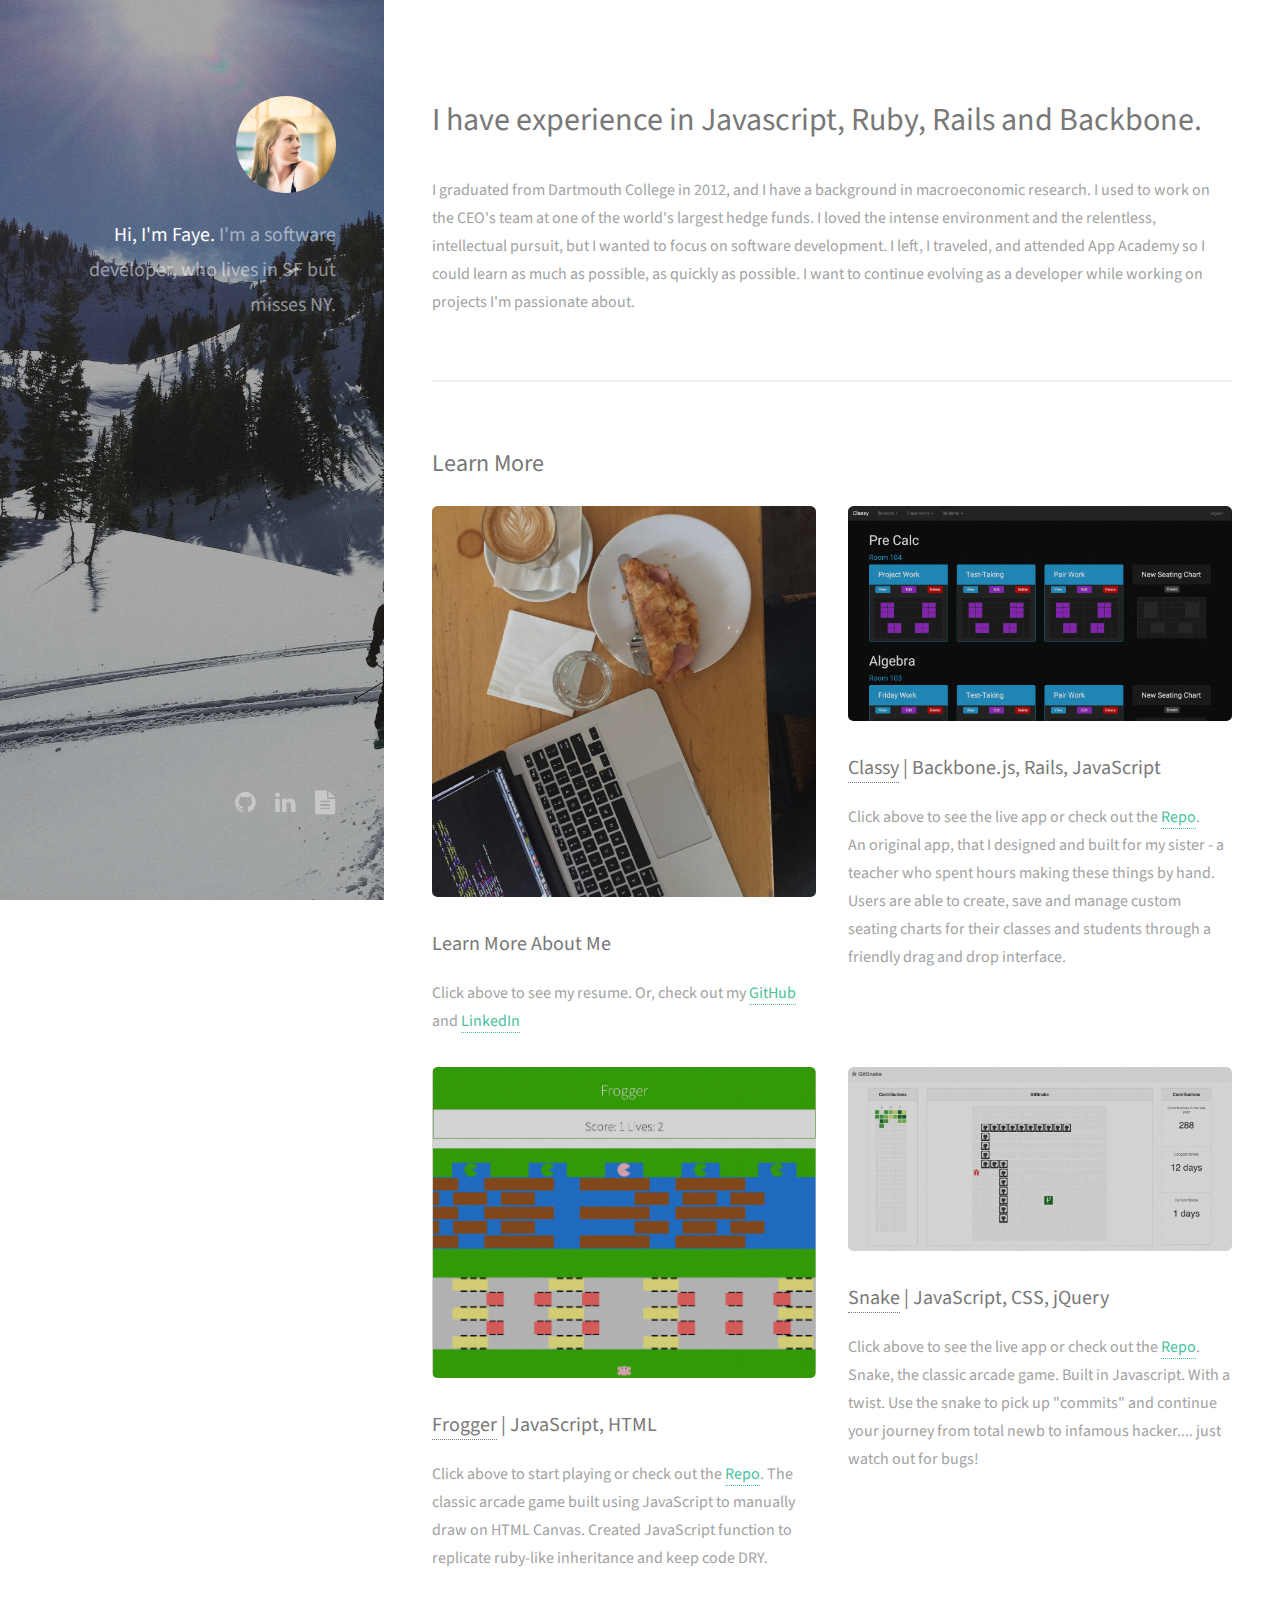
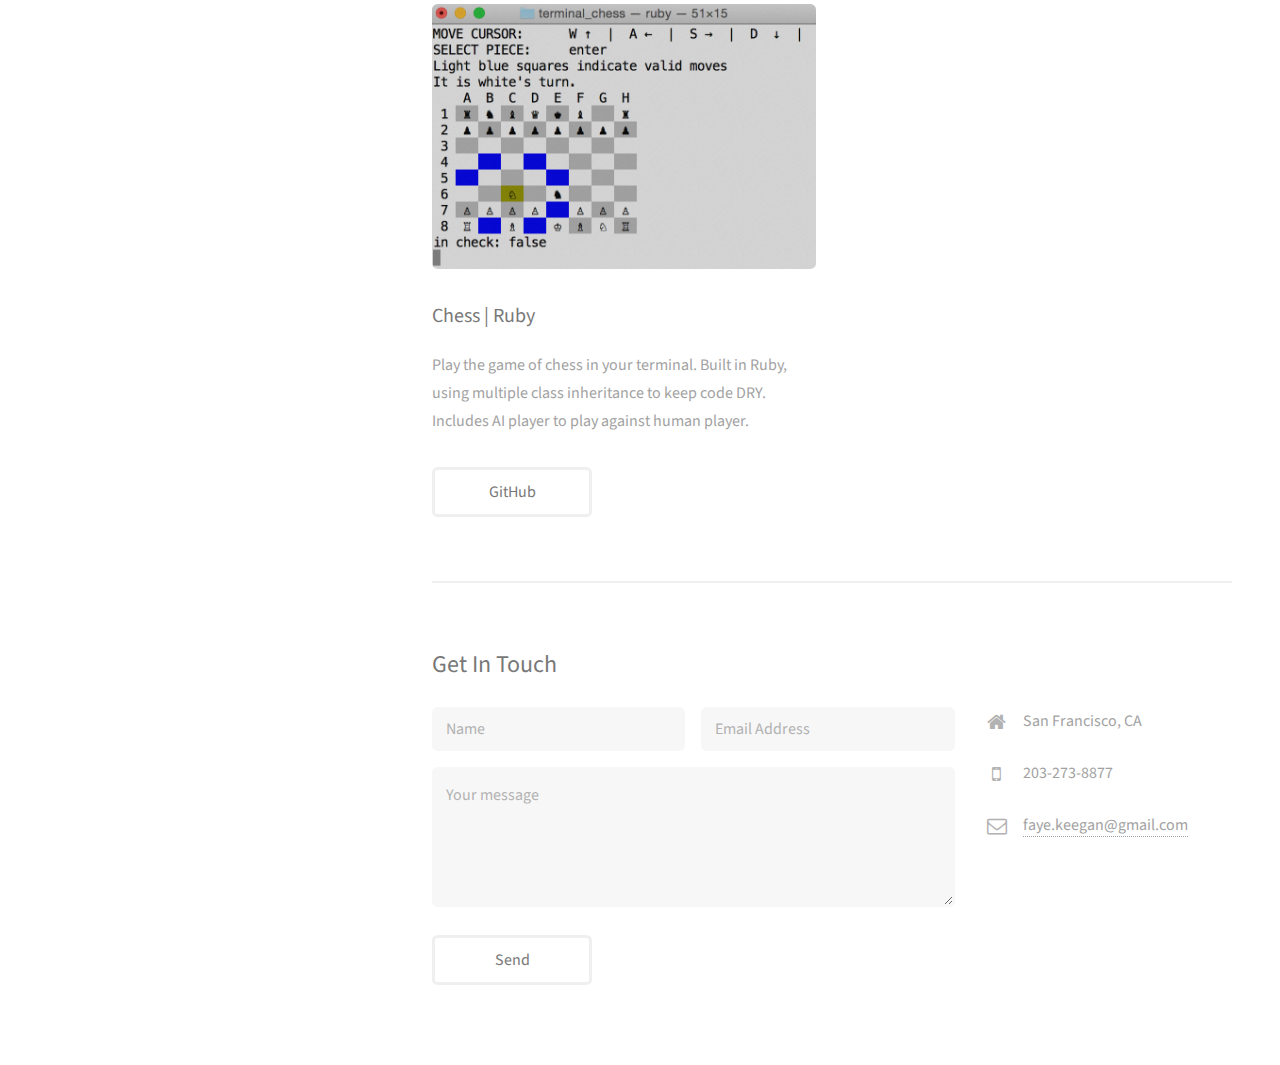
==== index.html @ bd641ade "add favicon" ====
<!DOCTYPE HTML>
<!--
	Strata by HTML5 UP
	html5up.net | @n33co
	Free for personal and commercial use under the CCA 3.0 license (html5up.net/license)
-->
<html>
	<head>
		<title>Faye Keegan</title>
		<meta charset="utf-8" />
		<meta name="viewport" content="width=device-width, initial-scale=1" />
		<!--[if lte IE 8]><script src="assets/js/ie/html5shiv.js"></script><![endif]-->
		<link rel="stylesheet" href="assets/css/main.css" />
		<link rel="shortcut icon" type="image/png" href="images/favicon.png"/>
		<!--[if lte IE 8]><link rel="stylesheet" href="assets/css/ie8.css" /><![endif]-->
	</head>
	<body id="top">

		<!-- Header -->
			<header id="header">
				<a href="#" class="image avatar"><img src="images/avatar.jpg" alt="" /></a>
				<h1><strong>Hi, I'm Faye. </strong><br />
				I'm a software developer,<br />
				who lives in SF but misses NY.</h1>
			</header>

		<!-- Main -->
			<div id="main">

				<!-- One -->
					<section id="one">
						<header class="major">
							<h2>I have experience in Javascript, Ruby, Rails and Backbone.</h2>
						</header>
						<p>I graduated from Dartmouth College in 2012, and I have a background in macroeconomic research. I used to work on the CEO's team at one of the world's largest hedge funds. I loved the intense environment and the relentless, intellectual pursuit, but I wanted to focus on software development. I left, I traveled, and attended App Academy so I could learn as much as possible, as quickly as possible. I want to continue evolving as a developer while working on projects I'm passionate about. </p>
					</section>

				<!-- Two -->
					<section id="two">
						<h2>Learn More</h2>
						<div class="row">
							<article class="6u 12u$(xsmall)">
								<a href="docs/FayeKeeganResume.html" class="image fit thumb"><img src="images/thumbs/01.jpg"/></a>
								<h3>Learn More About Me</h3>
								<p>
									Click above to see my resume. Or, check out my 
									<a href="https://github.com/FayeKeegan">GitHub</a> and 
									<a href="https://www.linkedin.com/in/fayekeegan">LinkedIn</a> 
								</p>
							</article>
							<article class="6u$ 12u$(xsmall)">
								<a href="http://www.classy-classroom.com/" class="image fit thumb"><img src="images/thumbs/02.png" alt="" /></a>
								<h3><a href="http://www.classy-classroom.com/">Classy</a> | Backbone.js, Rails, JavaScript</h3>
								<p>Click above to see the live app or check out the 
								 <a href="https://github.com/FayeKeegan/Classy">Repo</a>.
								 <br>
								 An original app, that I designed and built for my sister - a teacher who spent hours making these things by hand. Users are able to create, save and manage custom seating charts for their classes and students through a friendly drag and drop interface.
								</p>
							</article>
							<article class="6u 12u$(xsmall)">
								<a href="http://fayekeegan.github.io/frogger" class="image fit thumb"><img src="images/thumbs/03.png" alt="" /></a>
								<h3><a href="http://fayekeegan.github.io/frogger">Frogger</a> | JavaScript, HTML</h3>
								<p>Click above to start playing or check out the <a href="https://github.com/FayeKeegan/Frogger">Repo</a>. The classic arcade game built using JavaScript to manually draw on HTML Canvas. Created JavaScript function to replicate ruby-like inheritance and keep code DRY.</p>
							</article>
							<article class="6u$ 12u$(xsmall)">
								<a href="http://fayekeegan.com/GitSnake/html/index.html" class="image fit thumb"><img src="images/thumbs/04.png" alt="" /></a>
								<h3><a href="http://fayekeegan.com/GitSnake/html/index.html">Snake</a> | JavaScript, CSS, jQuery</h3>
								<p>
									Click above to see the live app or check out the <a href="https://github.com/FayeKeegan/GitSnake">Repo</a>.<br>
									Snake, the classic arcade game. Built in Javascript. With a twist. Use the snake to pick up "commits" and continue your journey from total newb to infamous hacker.... just watch out for bugs!
								</p>
							</article>
								<article class="6u$ 12u$(xsmall)">
								<a href="https://github.com/FayeKeegan/terminal_chess" class="image fit thumb"><img src="images/thumbs/05.png" alt="" /></a>
								<h3>Chess | Ruby</h3>
								<p>
									Play the game of chess in your terminal. Built in Ruby, using multiple class inheritance to keep code DRY. Includes AI player to play against human player.
								</p>
							</article>
							<!-- <article class="6u$ 12u$(xsmall) work-item">
								<a href="images/fulls/06.jpg" class="image fit thumb"><img src="images/thumbs/06.jpg" alt="" /></a>
								<h3>Risus ornare lacinia</h3>
								<p>Lorem ipsum dolor sit amet nisl sed nullam feugiat.</p>
							</article> -->
						</div>
						<ul class="actions">
							<li><a href="https://github.com/FayeKeegan" class="button">GitHub</a></li>
						</ul>
					</section>

				<!-- Three -->
					<section id="three">
						<h2>Get In Touch</h2>
						<div class="row">
							<div class="8u 12u$(small)">
								<form  action="//formspree.io/fayekeegan@gmail.com" method="POST" name="sentMessage" id="contactForm" novalidate>
									<div class="row uniform 50%">
										<div class="6u 12u$(xsmall)"><input type="text" name="name" class="form-control" placeholder="Name" id="name" required data-validation-required-message="Please enter your name."></div>
										<div class="6u$ 12u$(xsmall)"><input type="email" name="_replyto" class="form-control" placeholder="Email Address" id="email" required data-validation-required-message="Please enter your email address."></div>
										<div class="12u$"><textarea name="message" rows="4" placeholder="Your message"></textarea></textarea></div>
									</div>
									<br>
									<ul class="actions">
										<li><input type="submit" value="Send"></li>
									</ul>
								</form>
							</div>
							<div class="4u$ 12u$(small)">
								<ul class="labeled-icons">
									<li>
										<h3 class="icon fa-home"><span class="label">Address</span></h3>
										San Francisco, CA<br />
									</li>
									<li>
										<h3 class="icon fa-mobile"><span class="label">Phone</span></h3>
										203-273-8877
									</li>
									<li>
										<h3 class="icon fa-envelope-o"><span class="label">Email</span></h3>
										<a href="mailto:faye.keegan@gmail.com">faye.keegan@gmail.com</a>
									</li>
								</ul>
							</div>
						</div>
					</section>

				<!-- Four -->
				<!--
					<section id="four">
						<h2>Elements</h2>

						<section>
							<h4>Text</h4>
							<p>This is <b>bold</b> and this is <strong>strong</strong>. This is <i>italic</i> and this is <em>emphasized</em>.
							This is <sup>superscript</sup> text and this is <sub>subscript</sub> text.
							This is <u>underlined</u> and this is code: <code>for (;;) { ... }</code>. Finally, <a href="#">this is a link</a>.</p>
							<hr />
							<header>
								<h4>Heading with a Subtitle</h4>
								<p>Lorem ipsum dolor sit amet nullam id egestas urna aliquam</p>
							</header>
							<p>Nunc lacinia ante nunc ac lobortis. Interdum adipiscing gravida odio porttitor sem non mi integer non faucibus ornare mi ut ante amet placerat aliquet. Volutpat eu sed ante lacinia sapien lorem accumsan varius montes viverra nibh in adipiscing blandit tempus accumsan.</p>
							<header>
								<h5>Heading with a Subtitle</h5>
								<p>Lorem ipsum dolor sit amet nullam id egestas urna aliquam</p>
							</header>
							<p>Nunc lacinia ante nunc ac lobortis. Interdum adipiscing gravida odio porttitor sem non mi integer non faucibus ornare mi ut ante amet placerat aliquet. Volutpat eu sed ante lacinia sapien lorem accumsan varius montes viverra nibh in adipiscing blandit tempus accumsan.</p>
							<hr />
							<h2>Heading Level 2</h2>
							<h3>Heading Level 3</h3>
							<h4>Heading Level 4</h4>
							<h5>Heading Level 5</h5>
							<h6>Heading Level 6</h6>
							<hr />
							<h5>Blockquote</h5>
							<blockquote>Fringilla nisl. Donec accumsan interdum nisi, quis tincidunt felis sagittis eget tempus euismod. Vestibulum ante ipsum primis in faucibus vestibulum. Blandit adipiscing eu felis iaculis volutpat ac adipiscing accumsan faucibus. Vestibulum ante ipsum primis in faucibus lorem ipsum dolor sit amet nullam adipiscing eu felis.</blockquote>
							<h5>Preformatted</h5>
							<pre><code>i = 0;

while (!deck.isInOrder()) {
print 'Iteration ' + i;
deck.shuffle();
i++;
}

print 'It took ' + i + ' iterations to sort the deck.';</code></pre>
						</section>

						<section>
							<h4>Lists</h4>
							<div class="row">
								<div class="6u 12u$(xsmall)">
									<h5>Unordered</h5>
									<ul>
										<li>Dolor pulvinar etiam magna etiam.</li>
										<li>Sagittis adipiscing lorem eleifend.</li>
										<li>Felis enim feugiat dolore viverra.</li>
									</ul>
									<h5>Alternate</h5>
									<ul class="alt">
										<li>Dolor pulvinar etiam magna etiam.</li>
										<li>Sagittis adipiscing lorem eleifend.</li>
										<li>Felis enim feugiat dolore viverra.</li>
									</ul>
								</div>
								<div class="6u$ 12u$(xsmall)">
									<h5>Ordered</h5>
									<ol>
										<li>Dolor pulvinar etiam magna etiam.</li>
										<li>Etiam vel felis at lorem sed viverra.</li>
										<li>Felis enim feugiat dolore viverra.</li>
										<li>Dolor pulvinar etiam magna etiam.</li>
										<li>Etiam vel felis at lorem sed viverra.</li>
										<li>Felis enim feugiat dolore viverra.</li>
									</ol>
									<h5>Icons</h5>
									<ul class="icons">
										<li><a href="#" class="icon fa-twitter"><span class="label">Twitter</span></a></li>
										<li><a href="#" class="icon fa-facebook"><span class="label">Facebook</span></a></li>
										<li><a href="#" class="icon fa-instagram"><span class="label">Instagram</span></a></li>
										<li><a href="#" class="icon fa-github"><span class="label">Github</span></a></li>
										<li><a href="#" class="icon fa-dribbble"><span class="label">Dribbble</span></a></li>
										<li><a href="#" class="icon fa-tumblr"><span class="label">Tumblr</span></a></li>
									</ul>
								</div>
							</div>
							<h5>Actions</h5>
							<ul class="actions">
								<li><a href="#" class="button special">Default</a></li>
								<li><a href="#" class="button">Default</a></li>
							</ul>
							<ul class="actions small">
								<li><a href="#" class="button special small">Small</a></li>
								<li><a href="#" class="button small">Small</a></li>
							</ul>
							<div class="row">
								<div class="6u 12u$(small)">
									<ul class="actions vertical">
										<li><a href="#" class="button special">Default</a></li>
										<li><a href="#" class="button">Default</a></li>
									</ul>
								</div>
								<div class="6u$ 12u$(small)">
									<ul class="actions vertical small">
										<li><a href="#" class="button special small">Small</a></li>
										<li><a href="#" class="button small">Small</a></li>
									</ul>
								</div>
								<div class="6u 12u$(small)">
									<ul class="actions vertical">
										<li><a href="#" class="button special fit">Default</a></li>
										<li><a href="#" class="button fit">Default</a></li>
									</ul>
								</div>
								<div class="6u$ 12u$(small)">
									<ul class="actions vertical small">
										<li><a href="#" class="button special small fit">Small</a></li>
										<li><a href="#" class="button small fit">Small</a></li>
									</ul>
								</div>
							</div>
						</section>

						<section>
							<h4>Table</h4>
							<h5>Default</h5>
							<div class="table-wrapper">
								<table>
									<thead>
										<tr>
											<th>Name</th>
											<th>Description</th>
											<th>Price</th>
										</tr>
									</thead>
									<tbody>
										<tr>
											<td>Item One</td>
											<td>Ante turpis integer aliquet porttitor.</td>
											<td>29.99</td>
										</tr>
										<tr>
											<td>Item Two</td>
											<td>Vis ac commodo adipiscing arcu aliquet.</td>
											<td>19.99</td>
										</tr>
										<tr>
											<td>Item Three</td>
											<td> Morbi faucibus arcu accumsan lorem.</td>
											<td>29.99</td>
										</tr>
										<tr>
											<td>Item Four</td>
											<td>Vitae integer tempus condimentum.</td>
											<td>19.99</td>
										</tr>
										<tr>
											<td>Item Five</td>
											<td>Ante turpis integer aliquet porttitor.</td>
											<td>29.99</td>
										</tr>
									</tbody>
									<tfoot>
										<tr>
											<td colspan="2"></td>
											<td>100.00</td>
										</tr>
									</tfoot>
								</table>
							</div>

							<h5>Alternate</h5>
							<div class="table-wrapper">
								<table class="alt">
									<thead>
										<tr>
											<th>Name</th>
											<th>Description</th>
											<th>Price</th>
										</tr>
									</thead>
									<tbody>
										<tr>
											<td>Item One</td>
											<td>Ante turpis integer aliquet porttitor.</td>
											<td>29.99</td>
										</tr>
										<tr>
											<td>Item Two</td>
											<td>Vis ac commodo adipiscing arcu aliquet.</td>
											<td>19.99</td>
										</tr>
										<tr>
											<td>Item Three</td>
											<td> Morbi faucibus arcu accumsan lorem.</td>
											<td>29.99</td>
										</tr>
										<tr>
											<td>Item Four</td>
											<td>Vitae integer tempus condimentum.</td>
											<td>19.99</td>
										</tr>
										<tr>
											<td>Item Five</td>
											<td>Ante turpis integer aliquet porttitor.</td>
											<td>29.99</td>
										</tr>
									</tbody>
									<tfoot>
										<tr>
											<td colspan="2"></td>
											<td>100.00</td>
										</tr>
									</tfoot>
								</table>
							</div>
						</section>

						<section>
							<h4>Buttons</h4>
							<ul class="actions">
								<li><a href="#" class="button special">Special</a></li>
								<li><a href="#" class="button">Default</a></li>
							</ul>
							<ul class="actions">
								<li><a href="#" class="button big">Big</a></li>
								<li><a href="#" class="button">Default</a></li>
								<li><a href="#" class="button small">Small</a></li>
							</ul>
							<ul class="actions fit">
								<li><a href="#" class="button special fit">Fit</a></li>
								<li><a href="#" class="button fit">Fit</a></li>
							</ul>
							<ul class="actions fit small">
								<li><a href="#" class="button special fit small">Fit + Small</a></li>
								<li><a href="#" class="button fit small">Fit + Small</a></li>
							</ul>
							<ul class="actions">
								<li><a href="#" class="button special icon fa-download">Icon</a></li>
								<li><a href="#" class="button icon fa-download">Icon</a></li>
							</ul>
							<ul class="actions">
								<li><span class="button special disabled">Special</span></li>
								<li><span class="button disabled">Default</span></li>
							</ul>
						</section>

						<section>
							<h4>Form</h4>
							<form method="post" action="#">
								<div class="row uniform 50%">
									<div class="6u 12u$(xsmall)">
										<input type="text" name="demo-name" id="demo-name" value="" placeholder="Name" />
									</div>
									<div class="6u$ 12u$(xsmall)">
										<input type="email" name="demo-email" id="demo-email" value="" placeholder="Email" />
									</div>
									<div class="12u$">
										<div class="select-wrapper">
											<select name="demo-category" id="demo-category">
												<option value="">- Category -</option>
												<option value="1">Manufacturing</option>
												<option value="1">Shipping</option>
												<option value="1">Administration</option>
												<option value="1">Human Resources</option>
											</select>
										</div>
									</div>
									<div class="4u 12u$(small)">
										<input type="radio" id="demo-priority-low" name="demo-priority" checked>
										<label for="demo-priority-low">Low Priority</label>
									</div>
									<div class="4u 12u$(small)">
										<input type="radio" id="demo-priority-normal" name="demo-priority">
										<label for="demo-priority-normal">Normal Priority</label>
									</div>
									<div class="4u$ 12u(small)">
										<input type="radio" id="demo-priority-high" name="demo-priority">
										<label for="demo-priority-high">High Priority</label>
									</div>
									<div class="6u 12u$(small)">
										<input type="checkbox" id="demo-copy" name="demo-copy">
										<label for="demo-copy">Email me a copy of this message</label>
									</div>
									<div class="6u$ 12u$(small)">
										<input type="checkbox" id="demo-human" name="demo-human" checked>
										<label for="demo-human">I am a human and not a robot</label>
									</div>
									<div class="12u$">
										<textarea name="demo-message" id="demo-message" placeholder="Enter your message" rows="6"></textarea>
									</div>
									<div class="12u$">
										<ul class="actions">
											<li><input type="submit" value="Send Message" class="special" /></li>
											<li><input type="reset" value="Reset" /></li>
										</ul>
									</div>
								</div>
							</form>
						</section>

						<section>
							<h4>Image</h4>
							<h5>Fit</h5>
							<div class="box alt">
								<div class="row 50% uniform">
									<div class="12u$"><span class="image fit"><img src="images/fulls/05.jpg" alt="" /></span></div>
									<div class="4u"><span class="image fit"><img src="images/thumbs/01.jpg" alt="" /></span></div>
									<div class="4u"><span class="image fit"><img src="images/thumbs/02.jpg" alt="" /></span></div>
									<div class="4u$"><span class="image fit"><img src="images/thumbs/03.jpg" alt="" /></span></div>
									<div class="4u"><span class="image fit"><img src="images/thumbs/04.jpg" alt="" /></span></div>
									<div class="4u"><span class="image fit"><img src="images/thumbs/05.jpg" alt="" /></span></div>
									<div class="4u$"><span class="image fit"><img src="images/thumbs/06.jpg" alt="" /></span></div>
									<div class="4u"><span class="image fit"><img src="images/thumbs/03.jpg" alt="" /></span></div>
									<div class="4u"><span class="image fit"><img src="images/thumbs/02.jpg" alt="" /></span></div>
									<div class="4u$"><span class="image fit"><img src="images/thumbs/01.jpg" alt="" /></span></div>
								</div>
							</div>
							<h5>Left &amp; Right</h5>
							<p><span class="image left"><img src="images/avatar.jpg" alt="" /></span>Fringilla nisl. Donec accumsan interdum nisi, quis tincidunt felis sagittis eget. tempus euismod. Vestibulum ante ipsum primis in faucibus vestibulum. Blandit adipiscing eu felis iaculis volutpat ac adipiscing accumsan eu faucibus. Integer ac pellentesque praesent tincidunt felis sagittis eget. tempus euismod. Vestibulum ante ipsum primis in faucibus vestibulum. Blandit adipiscing eu felis iaculis volutpat ac adipiscing accumsan eu faucibus. Integer ac pellentesque praesent. Donec accumsan interdum nisi, quis tincidunt felis sagittis eget. tempus euismod. Vestibulum ante ipsum primis in faucibus vestibulum. Blandit adipiscing eu felis iaculis volutpat ac adipiscing accumsan eu faucibus. Integer ac pellentesque praesent tincidunt felis sagittis eget. tempus euismod. Vestibulum ante ipsum primis in faucibus vestibulum. Blandit adipiscing eu felis iaculis volutpat ac adipiscing accumsan eu faucibus. Integer ac pellentesque praesent.</p>
							<p><span class="image right"><img src="images/avatar.jpg" alt="" /></span>Fringilla nisl. Donec accumsan interdum nisi, quis tincidunt felis sagittis eget. tempus euismod. Vestibulum ante ipsum primis in faucibus vestibulum. Blandit adipiscing eu felis iaculis volutpat ac adipiscing accumsan eu faucibus. Integer ac pellentesque praesent tincidunt felis sagittis eget. tempus euismod. Vestibulum ante ipsum primis in faucibus vestibulum. Blandit adipiscing eu felis iaculis volutpat ac adipiscing accumsan eu faucibus. Integer ac pellentesque praesent. Donec accumsan interdum nisi, quis tincidunt felis sagittis eget. tempus euismod. Vestibulum ante ipsum primis in faucibus vestibulum. Blandit adipiscing eu felis iaculis volutpat ac adipiscing accumsan eu faucibus. Integer ac pellentesque praesent tincidunt felis sagittis eget. tempus euismod. Vestibulum ante ipsum primis in faucibus vestibulum. Blandit adipiscing eu felis iaculis volutpat ac adipiscing accumsan eu faucibus. Integer ac pellentesque praesent.</p>
						</section>

					</section>
				-->

			</div>

		<!-- Footer -->
			<footer id="footer">
				<ul class="icons">
			<!-- 		<li><a href="#" class="icon fa-twitter"><span class="label">Twitter</span></a></li> -->
					<li><a href="https://github.com/FayeKeegan" class="icon fa-github"><span class="label">Github</span></a></li>
					<li><a href="https://www.linkedin.com/in/fayekeegan" class="icon fa-linkedin"><span class="label">LinkedIn</span></a></li>
					<li><a href="docs/FayeKeeganResume.html" class="icon fa-file-text"><span class="label">Resume</span></a></li>
				</ul>
<!-- 				<ul class="copyright">
					<li>&copy; Untitled</li><li>Design: <a href="http://html5up.net">HTML5 UP</a></li>
				</ul> -->
			</footer>

		<!-- Scripts -->
			<script src="assets/js/jquery.min.js"></script>
			<script src="assets/js/jquery.poptrox.min.js"></script>
			<script src="assets/js/skel.min.js"></script>
			<script src="assets/js/util.js"></script>
			<!--[if lte IE 8]><script src="assets/js/ie/respond.min.js"></script><![endif]-->
			<script src="assets/js/main.js"></script>

	</body>
</html>
---- assets/css/main.css ----
@import url("font-awesome.min.css");
@import url("http://fonts.googleapis.com/css?family=Source+Sans+Pro:400,400italic");

/*
	Strata by HTML5 UP
	html5up.net | @n33co
	Free for personal and commercial use under the CCA 3.0 license (html5up.net/license)
*/

/* Reset */

	html, body, div, span, applet, object, iframe, h1, h2, h3, h4, h5, h6, p, blockquote, pre, a, abbr, acronym, address, big, cite, code, del, dfn, em, img, ins, kbd, q, s, samp, small, strike, strong, sub, sup, tt, var, b, u, i, center, dl, dt, dd, ol, ul, li, fieldset, form, label, legend, table, caption, tbody, tfoot, thead, tr, th, td, article, aside, canvas, details, embed, figure, figcaption, footer, header, hgroup, menu, nav, output, ruby, section, summary, time, mark, audio, video {
		margin: 0;
		padding: 0;
		border: 0;
		font-size: 100%;
		font: inherit;
		vertical-align: baseline;
	}

	article, aside, details, figcaption, figure, footer, header, hgroup, menu, nav, section {
		display: block;
	}

	body {
		line-height: 1;
	}

	ol, ul {
		list-style: none;
	}

	blockquote, q {
		quotes: none;
	}

	blockquote:before, blockquote:after, q:before, q:after {
		content: '';
		content: none;
	}

	table {
		border-collapse: collapse;
		border-spacing: 0;
	}

	body {
		-webkit-text-size-adjust: none;
	}

/* Box Model */

	*, *:before, *:after {
		-moz-box-sizing: border-box;
		-webkit-box-sizing: border-box;
		box-sizing: border-box;
	}

/* Containers */

	.container {
		margin-left: auto;
		margin-right: auto;
	}

	.container.\31 25\25 {
		width: 100%;
		max-width: 1200px;
		min-width: 960px;
	}

	.container.\37 5\25 {
		width: 720px;
	}

	.container.\35 0\25 {
		width: 480px;
	}

	.container.\32 5\25 {
		width: 240px;
	}

	.container {
		width: 960px;
	}

	@media screen and (max-width: 1800px) {

		.container.\31 25\25 {
			width: 100%;
			max-width: 1200px;
			min-width: 960px;
		}

		.container.\37 5\25 {
			width: 720px;
		}

		.container.\35 0\25 {
			width: 480px;
		}

		.container.\32 5\25 {
			width: 240px;
		}

		.container {
			width: 960px;
		}

	}

	@media screen and (max-width: 1280px) {

		.container.\31 25\25 {
			width: 100%;
			max-width: 1200px;
			min-width: 960px;
		}

		.container.\37 5\25 {
			width: 720px;
		}

		.container.\35 0\25 {
			width: 480px;
		}

		.container.\32 5\25 {
			width: 240px;
		}

		.container {
			width: 960px;
		}

	}

	@media screen and (max-width: 980px) {

		.container.\31 25\25 {
			width: 100%;
			max-width: 1200px;
			min-width: 960px;
		}

		.container.\37 5\25 {
			width: 720px;
		}

		.container.\35 0\25 {
			width: 480px;
		}

		.container.\32 5\25 {
			width: 240px;
		}

		.container {
			width: 960px;
		}

	}

	@media screen and (max-width: 736px) {

		.container.\31 25\25 {
			width: 100%;
			max-width: 1200px;
			min-width: 960px;
		}

		.container.\37 5\25 {
			width: 720px;
		}

		.container.\35 0\25 {
			width: 480px;
		}

		.container.\32 5\25 {
			width: 240px;
		}

		.container {
			width: 960px;
		}

	}

	@media screen and (max-width: 480px) {

		.container.\31 25\25 {
			width: 100%;
			max-width: 1200px;
			min-width: 960px;
		}

		.container.\37 5\25 {
			width: 720px;
		}

		.container.\35 0\25 {
			width: 480px;
		}

		.container.\32 5\25 {
			width: 240px;
		}

		.container {
			width: 960px;
		}

	}

/* Grid */

	.row {
		border-bottom: solid 1px transparent;
		-moz-box-sizing: border-box;
		-webkit-box-sizing: border-box;
		box-sizing: border-box;
	}

	.row > * {
		float: left;
		-moz-box-sizing: border-box;
		-webkit-box-sizing: border-box;
		box-sizing: border-box;
	}

	.row:after, .row:before {
		content: '';
		display: block;
		clear: both;
		height: 0;
	}

	.row.uniform > * > :first-child {
		margin-top: 0;
	}

	.row.uniform > * > :last-child {
		margin-bottom: 0;
	}

	.row.\30 \25 > * {
		padding: 0 0 0 0em;
	}

	.row.\30 \25 {
		margin: 0 0 -1px 0em;
	}

	.row.uniform.\30 \25 > * {
		padding: 0em 0 0 0em;
	}

	.row.uniform.\30 \25 {
		margin: 0em 0 -1px 0em;
	}

	.row > * {
		padding: 0 0 0 2.5em;
	}

	.row {
		margin: 0 0 -1px -2.5em;
	}

	.row.uniform > * {
		padding: 2.5em 0 0 2.5em;
	}

	.row.uniform {
		margin: -2.5em 0 -1px -2.5em;
	}

	.row.\32 00\25 > * {
		padding: 0 0 0 5em;
	}

	.row.\32 00\25 {
		margin: 0 0 -1px -5em;
	}

	.row.uniform.\32 00\25 > * {
		padding: 5em 0 0 5em;
	}

	.row.uniform.\32 00\25 {
		margin: -5em 0 -1px -5em;
	}

	.row.\31 50\25 > * {
		padding: 0 0 0 3.75em;
	}

	.row.\31 50\25 {
		margin: 0 0 -1px -3.75em;
	}

	.row.uniform.\31 50\25 > * {
		padding: 3.75em 0 0 3.75em;
	}

	.row.uniform.\31 50\25 {
		margin: -3.75em 0 -1px -3.75em;
	}

	.row.\35 0\25 > * {
		padding: 0 0 0 1.25em;
	}

	.row.\35 0\25 {
		margin: 0 0 -1px -1.25em;
	}

	.row.uniform.\35 0\25 > * {
		padding: 1.25em 0 0 1.25em;
	}

	.row.uniform.\35 0\25 {
		margin: -1.25em 0 -1px -1.25em;
	}

	.row.\32 5\25 > * {
		padding: 0 0 0 0.625em;
	}

	.row.\32 5\25 {
		margin: 0 0 -1px -0.625em;
	}

	.row.uniform.\32 5\25 > * {
		padding: 0.625em 0 0 0.625em;
	}

	.row.uniform.\32 5\25 {
		margin: -0.625em 0 -1px -0.625em;
	}

	.\31 2u, .\31 2u\24 {
		width: 100%;
		clear: none;
		margin-left: 0;
	}

	.\31 1u, .\31 1u\24 {
		width: 91.6666666667%;
		clear: none;
		margin-left: 0;
	}

	.\31 0u, .\31 0u\24 {
		width: 83.3333333333%;
		clear: none;
		margin-left: 0;
	}

	.\39 u, .\39 u\24 {
		width: 75%;
		clear: none;
		margin-left: 0;
	}

	.\38 u, .\38 u\24 {
		width: 66.6666666667%;
		clear: none;
		margin-left: 0;
	}

	.\37 u, .\37 u\24 {
		width: 58.3333333333%;
		clear: none;
		margin-left: 0;
	}

	.\36 u, .\36 u\24 {
		width: 50%;
		clear: none;
		margin-left: 0;
	}

	.\35 u, .\35 u\24 {
		width: 41.6666666667%;
		clear: none;
		margin-left: 0;
	}

	.\34 u, .\34 u\24 {
		width: 33.3333333333%;
		clear: none;
		margin-left: 0;
	}

	.\33 u, .\33 u\24 {
		width: 25%;
		clear: none;
		margin-left: 0;
	}

	.\32 u, .\32 u\24 {
		width: 16.6666666667%;
		clear: none;
		margin-left: 0;
	}

	.\31 u, .\31 u\24 {
		width: 8.3333333333%;
		clear: none;
		margin-left: 0;
	}

	.\31 2u\24 + *,
	.\31 1u\24 + *,
	.\31 0u\24 + *,
	.\39 u\24 + *,
	.\38 u\24 + *,
	.\37 u\24 + *,
	.\36 u\24 + *,
	.\35 u\24 + *,
	.\34 u\24 + *,
	.\33 u\24 + *,
	.\32 u\24 + *,
	.\31 u\24 + * {
		clear: left;
	}

	.\-11u {
		margin-left: 91.66667%;
	}

	.\-10u {
		margin-left: 83.33333%;
	}

	.\-9u {
		margin-left: 75%;
	}

	.\-8u {
		margin-left: 66.66667%;
	}

	.\-7u {
		margin-left: 58.33333%;
	}

	.\-6u {
		margin-left: 50%;
	}

	.\-5u {
		margin-left: 41.66667%;
	}

	.\-4u {
		margin-left: 33.33333%;
	}

	.\-3u {
		margin-left: 25%;
	}

	.\-2u {
		margin-left: 16.66667%;
	}

	.\-1u {
		margin-left: 8.33333%;
	}

	@media screen and (max-width: 1800px) {

		.row > * {
			padding: 0 0 0 2.5em;
		}

		.row {
			margin: 0 0 -1px -2.5em;
		}

		.row.uniform > * {
			padding: 2.5em 0 0 2.5em;
		}

		.row.uniform {
			margin: -2.5em 0 -1px -2.5em;
		}

		.row.\32 00\25 > * {
			padding: 0 0 0 5em;
		}

		.row.\32 00\25 {
			margin: 0 0 -1px -5em;
		}

		.row.uniform.\32 00\25 > * {
			padding: 5em 0 0 5em;
		}

		.row.uniform.\32 00\25 {
			margin: -5em 0 -1px -5em;
		}

		.row.\31 50\25 > * {
			padding: 0 0 0 3.75em;
		}

		.row.\31 50\25 {
			margin: 0 0 -1px -3.75em;
		}

		.row.uniform.\31 50\25 > * {
			padding: 3.75em 0 0 3.75em;
		}

		.row.uniform.\31 50\25 {
			margin: -3.75em 0 -1px -3.75em;
		}

		.row.\35 0\25 > * {
			padding: 0 0 0 1.25em;
		}

		.row.\35 0\25 {
			margin: 0 0 -1px -1.25em;
		}

		.row.uniform.\35 0\25 > * {
			padding: 1.25em 0 0 1.25em;
		}

		.row.uniform.\35 0\25 {
			margin: -1.25em 0 -1px -1.25em;
		}

		.row.\32 5\25 > * {
			padding: 0 0 0 0.625em;
		}

		.row.\32 5\25 {
			margin: 0 0 -1px -0.625em;
		}

		.row.uniform.\32 5\25 > * {
			padding: 0.625em 0 0 0.625em;
		}

		.row.uniform.\32 5\25 {
			margin: -0.625em 0 -1px -0.625em;
		}

		.\31 2u\28xlarge\29, .\31 2u\24\28xlarge\29 {
			width: 100%;
			clear: none;
			margin-left: 0;
		}

		.\31 1u\28xlarge\29, .\31 1u\24\28xlarge\29 {
			width: 91.6666666667%;
			clear: none;
			margin-left: 0;
		}

		.\31 0u\28xlarge\29, .\31 0u\24\28xlarge\29 {
			width: 83.3333333333%;
			clear: none;
			margin-left: 0;
		}

		.\39 u\28xlarge\29, .\39 u\24\28xlarge\29 {
			width: 75%;
			clear: none;
			margin-left: 0;
		}

		.\38 u\28xlarge\29, .\38 u\24\28xlarge\29 {
			width: 66.6666666667%;
			clear: none;
			margin-left: 0;
		}

		.\37 u\28xlarge\29, .\37 u\24\28xlarge\29 {
			width: 58.3333333333%;
			clear: none;
			margin-left: 0;
		}

		.\36 u\28xlarge\29, .\36 u\24\28xlarge\29 {
			width: 50%;
			clear: none;
			margin-left: 0;
		}

		.\35 u\28xlarge\29, .\35 u\24\28xlarge\29 {
			width: 41.6666666667%;
			clear: none;
			margin-left: 0;
		}

		.\34 u\28xlarge\29, .\34 u\24\28xlarge\29 {
			width: 33.3333333333%;
			clear: none;
			margin-left: 0;
		}

		.\33 u\28xlarge\29, .\33 u\24\28xlarge\29 {
			width: 25%;
			clear: none;
			margin-left: 0;
		}

		.\32 u\28xlarge\29, .\32 u\24\28xlarge\29 {
			width: 16.6666666667%;
			clear: none;
			margin-left: 0;
		}

		.\31 u\28xlarge\29, .\31 u\24\28xlarge\29 {
			width: 8.3333333333%;
			clear: none;
			margin-left: 0;
		}

		.\31 2u\24\28xlarge\29 + *,
		.\31 1u\24\28xlarge\29 + *,
		.\31 0u\24\28xlarge\29 + *,
		.\39 u\24\28xlarge\29 + *,
		.\38 u\24\28xlarge\29 + *,
		.\37 u\24\28xlarge\29 + *,
		.\36 u\24\28xlarge\29 + *,
		.\35 u\24\28xlarge\29 + *,
		.\34 u\24\28xlarge\29 + *,
		.\33 u\24\28xlarge\29 + *,
		.\32 u\24\28xlarge\29 + *,
		.\31 u\24\28xlarge\29 + * {
			clear: left;
		}

		.\-11u\28xlarge\29 {
			margin-left: 91.66667%;
		}

		.\-10u\28xlarge\29 {
			margin-left: 83.33333%;
		}

		.\-9u\28xlarge\29 {
			margin-left: 75%;
		}

		.\-8u\28xlarge\29 {
			margin-left: 66.66667%;
		}

		.\-7u\28xlarge\29 {
			margin-left: 58.33333%;
		}

		.\-6u\28xlarge\29 {
			margin-left: 50%;
		}

		.\-5u\28xlarge\29 {
			margin-left: 41.66667%;
		}

		.\-4u\28xlarge\29 {
			margin-left: 33.33333%;
		}

		.\-3u\28xlarge\29 {
			margin-left: 25%;
		}

		.\-2u\28xlarge\29 {
			margin-left: 16.66667%;
		}

		.\-1u\28xlarge\29 {
			margin-left: 8.33333%;
		}

	}

	@media screen and (max-width: 1280px) {

		.row > * {
			padding: 0 0 0 2em;
		}

		.row {
			margin: 0 0 -1px -2em;
		}

		.row.uniform > * {
			padding: 2em 0 0 2em;
		}

		.row.uniform {
			margin: -2em 0 -1px -2em;
		}

		.row.\32 00\25 > * {
			padding: 0 0 0 4em;
		}

		.row.\32 00\25 {
			margin: 0 0 -1px -4em;
		}

		.row.uniform.\32 00\25 > * {
			padding: 4em 0 0 4em;
		}

		.row.uniform.\32 00\25 {
			margin: -4em 0 -1px -4em;
		}

		.row.\31 50\25 > * {
			padding: 0 0 0 3em;
		}

		.row.\31 50\25 {
			margin: 0 0 -1px -3em;
		}

		.row.uniform.\31 50\25 > * {
			padding: 3em 0 0 3em;
		}

		.row.uniform.\31 50\25 {
			margin: -3em 0 -1px -3em;
		}

		.row.\35 0\25 > * {
			padding: 0 0 0 1em;
		}

		.row.\35 0\25 {
			margin: 0 0 -1px -1em;
		}

		.row.uniform.\35 0\25 > * {
			padding: 1em 0 0 1em;
		}

		.row.uniform.\35 0\25 {
			margin: -1em 0 -1px -1em;
		}

		.row.\32 5\25 > * {
			padding: 0 0 0 0.5em;
		}

		.row.\32 5\25 {
			margin: 0 0 -1px -0.5em;
		}

		.row.uniform.\32 5\25 > * {
			padding: 0.5em 0 0 0.5em;
		}

		.row.uniform.\32 5\25 {
			margin: -0.5em 0 -1px -0.5em;
		}

		.\31 2u\28large\29, .\31 2u\24\28large\29 {
			width: 100%;
			clear: none;
			margin-left: 0;
		}

		.\31 1u\28large\29, .\31 1u\24\28large\29 {
			width: 91.6666666667%;
			clear: none;
			margin-left: 0;
		}

		.\31 0u\28large\29, .\31 0u\24\28large\29 {
			width: 83.3333333333%;
			clear: none;
			margin-left: 0;
		}

		.\39 u\28large\29, .\39 u\24\28large\29 {
			width: 75%;
			clear: none;
			margin-left: 0;
		}

		.\38 u\28large\29, .\38 u\24\28large\29 {
			width: 66.6666666667%;
			clear: none;
			margin-left: 0;
		}

		.\37 u\28large\29, .\37 u\24\28large\29 {
			width: 58.3333333333%;
			clear: none;
			margin-left: 0;
		}

		.\36 u\28large\29, .\36 u\24\28large\29 {
			width: 50%;
			clear: none;
			margin-left: 0;
		}

		.\35 u\28large\29, .\35 u\24\28large\29 {
			width: 41.6666666667%;
			clear: none;
			margin-left: 0;
		}

		.\34 u\28large\29, .\34 u\24\28large\29 {
			width: 33.3333333333%;
			clear: none;
			margin-left: 0;
		}

		.\33 u\28large\29, .\33 u\24\28large\29 {
			width: 25%;
			clear: none;
			margin-left: 0;
		}

		.\32 u\28large\29, .\32 u\24\28large\29 {
			width: 16.6666666667%;
			clear: none;
			margin-left: 0;
		}

		.\31 u\28large\29, .\31 u\24\28large\29 {
			width: 8.3333333333%;
			clear: none;
			margin-left: 0;
		}

		.\31 2u\24\28large\29 + *,
		.\31 1u\24\28large\29 + *,
		.\31 0u\24\28large\29 + *,
		.\39 u\24\28large\29 + *,
		.\38 u\24\28large\29 + *,
		.\37 u\24\28large\29 + *,
		.\36 u\24\28large\29 + *,
		.\35 u\24\28large\29 + *,
		.\34 u\24\28large\29 + *,
		.\33 u\24\28large\29 + *,
		.\32 u\24\28large\29 + *,
		.\31 u\24\28large\29 + * {
			clear: left;
		}

		.\-11u\28large\29 {
			margin-left: 91.66667%;
		}

		.\-10u\28large\29 {
			margin-left: 83.33333%;
		}

		.\-9u\28large\29 {
			margin-left: 75%;
		}

		.\-8u\28large\29 {
			margin-left: 66.66667%;
		}

		.\-7u\28large\29 {
			margin-left: 58.33333%;
		}

		.\-6u\28large\29 {
			margin-left: 50%;
		}

		.\-5u\28large\29 {
			margin-left: 41.66667%;
		}

		.\-4u\28large\29 {
			margin-left: 33.33333%;
		}

		.\-3u\28large\29 {
			margin-left: 25%;
		}

		.\-2u\28large\29 {
			margin-left: 16.66667%;
		}

		.\-1u\28large\29 {
			margin-left: 8.33333%;
		}

	}

	@media screen and (max-width: 980px) {

		.row > * {
			padding: 0 0 0 2em;
		}

		.row {
			margin: 0 0 -1px -2em;
		}

		.row.uniform > * {
			padding: 2em 0 0 2em;
		}

		.row.uniform {
			margin: -2em 0 -1px -2em;
		}

		.row.\32 00\25 > * {
			padding: 0 0 0 4em;
		}

		.row.\32 00\25 {
			margin: 0 0 -1px -4em;
		}

		.row.uniform.\32 00\25 > * {
			padding: 4em 0 0 4em;
		}

		.row.uniform.\32 00\25 {
			margin: -4em 0 -1px -4em;
		}

		.row.\31 50\25 > * {
			padding: 0 0 0 3em;
		}

		.row.\31 50\25 {
			margin: 0 0 -1px -3em;
		}

		.row.uniform.\31 50\25 > * {
			padding: 3em 0 0 3em;
		}

		.row.uniform.\31 50\25 {
			margin: -3em 0 -1px -3em;
		}

		.row.\35 0\25 > * {
			padding: 0 0 0 1em;
		}

		.row.\35 0\25 {
			margin: 0 0 -1px -1em;
		}

		.row.uniform.\35 0\25 > * {
			padding: 1em 0 0 1em;
		}

		.row.uniform.\35 0\25 {
			margin: -1em 0 -1px -1em;
		}

		.row.\32 5\25 > * {
			padding: 0 0 0 0.5em;
		}

		.row.\32 5\25 {
			margin: 0 0 -1px -0.5em;
		}

		.row.uniform.\32 5\25 > * {
			padding: 0.5em 0 0 0.5em;
		}

		.row.uniform.\32 5\25 {
			margin: -0.5em 0 -1px -0.5em;
		}

		.\31 2u\28medium\29, .\31 2u\24\28medium\29 {
			width: 100%;
			clear: none;
			margin-left: 0;
		}

		.\31 1u\28medium\29, .\31 1u\24\28medium\29 {
			width: 91.6666666667%;
			clear: none;
			margin-left: 0;
		}

		.\31 0u\28medium\29, .\31 0u\24\28medium\29 {
			width: 83.3333333333%;
			clear: none;
			margin-left: 0;
		}

		.\39 u\28medium\29, .\39 u\24\28medium\29 {
			width: 75%;
			clear: none;
			margin-left: 0;
		}

		.\38 u\28medium\29, .\38 u\24\28medium\29 {
			width: 66.6666666667%;
			clear: none;
			margin-left: 0;
		}

		.\37 u\28medium\29, .\37 u\24\28medium\29 {
			width: 58.3333333333%;
			clear: none;
			margin-left: 0;
		}

		.\36 u\28medium\29, .\36 u\24\28medium\29 {
			width: 50%;
			clear: none;
			margin-left: 0;
		}

		.\35 u\28medium\29, .\35 u\24\28medium\29 {
			width: 41.6666666667%;
			clear: none;
			margin-left: 0;
		}

		.\34 u\28medium\29, .\34 u\24\28medium\29 {
			width: 33.3333333333%;
			clear: none;
			margin-left: 0;
		}

		.\33 u\28medium\29, .\33 u\24\28medium\29 {
			width: 25%;
			clear: none;
			margin-left: 0;
		}

		.\32 u\28medium\29, .\32 u\24\28medium\29 {
			width: 16.6666666667%;
			clear: none;
			margin-left: 0;
		}

		.\31 u\28medium\29, .\31 u\24\28medium\29 {
			width: 8.3333333333%;
			clear: none;
			margin-left: 0;
		}

		.\31 2u\24\28medium\29 + *,
		.\31 1u\24\28medium\29 + *,
		.\31 0u\24\28medium\29 + *,
		.\39 u\24\28medium\29 + *,
		.\38 u\24\28medium\29 + *,
		.\37 u\24\28medium\29 + *,
		.\36 u\24\28medium\29 + *,
		.\35 u\24\28medium\29 + *,
		.\34 u\24\28medium\29 + *,
		.\33 u\24\28medium\29 + *,
		.\32 u\24\28medium\29 + *,
		.\31 u\24\28medium\29 + * {
			clear: left;
		}

		.\-11u\28medium\29 {
			margin-left: 91.66667%;
		}

		.\-10u\28medium\29 {
			margin-left: 83.33333%;
		}

		.\-9u\28medium\29 {
			margin-left: 75%;
		}

		.\-8u\28medium\29 {
			margin-left: 66.66667%;
		}

		.\-7u\28medium\29 {
			margin-left: 58.33333%;
		}

		.\-6u\28medium\29 {
			margin-left: 50%;
		}

		.\-5u\28medium\29 {
			margin-left: 41.66667%;
		}

		.\-4u\28medium\29 {
			margin-left: 33.33333%;
		}

		.\-3u\28medium\29 {
			margin-left: 25%;
		}

		.\-2u\28medium\29 {
			margin-left: 16.66667%;
		}

		.\-1u\28medium\29 {
			margin-left: 8.33333%;
		}

	}

	@media screen and (max-width: 736px) {

		.row > * {
			padding: 0 0 0 1.5em;
		}

		.row {
			margin: 0 0 -1px -1.5em;
		}

		.row.uniform > * {
			padding: 1.5em 0 0 1.5em;
		}

		.row.uniform {
			margin: -1.5em 0 -1px -1.5em;
		}

		.row.\32 00\25 > * {
			padding: 0 0 0 3em;
		}

		.row.\32 00\25 {
			margin: 0 0 -1px -3em;
		}

		.row.uniform.\32 00\25 > * {
			padding: 3em 0 0 3em;
		}

		.row.uniform.\32 00\25 {
			margin: -3em 0 -1px -3em;
		}

		.row.\31 50\25 > * {
			padding: 0 0 0 2.25em;
		}

		.row.\31 50\25 {
			margin: 0 0 -1px -2.25em;
		}

		.row.uniform.\31 50\25 > * {
			padding: 2.25em 0 0 2.25em;
		}

		.row.uniform.\31 50\25 {
			margin: -2.25em 0 -1px -2.25em;
		}

		.row.\35 0\25 > * {
			padding: 0 0 0 0.75em;
		}

		.row.\35 0\25 {
			margin: 0 0 -1px -0.75em;
		}

		.row.uniform.\35 0\25 > * {
			padding: 0.75em 0 0 0.75em;
		}

		.row.uniform.\35 0\25 {
			margin: -0.75em 0 -1px -0.75em;
		}

		.row.\32 5\25 > * {
			padding: 0 0 0 0.375em;
		}

		.row.\32 5\25 {
			margin: 0 0 -1px -0.375em;
		}

		.row.uniform.\32 5\25 > * {
			padding: 0.375em 0 0 0.375em;
		}

		.row.uniform.\32 5\25 {
			margin: -0.375em 0 -1px -0.375em;
		}

		.\31 2u\28small\29, .\31 2u\24\28small\29 {
			width: 100%;
			clear: none;
			margin-left: 0;
		}

		.\31 1u\28small\29, .\31 1u\24\28small\29 {
			width: 91.6666666667%;
			clear: none;
			margin-left: 0;
		}

		.\31 0u\28small\29, .\31 0u\24\28small\29 {
			width: 83.3333333333%;
			clear: none;
			margin-left: 0;
		}

		.\39 u\28small\29, .\39 u\24\28small\29 {
			width: 75%;
			clear: none;
			margin-left: 0;
		}

		.\38 u\28small\29, .\38 u\24\28small\29 {
			width: 66.6666666667%;
			clear: none;
			margin-left: 0;
		}

		.\37 u\28small\29, .\37 u\24\28small\29 {
			width: 58.3333333333%;
			clear: none;
			margin-left: 0;
		}

		.\36 u\28small\29, .\36 u\24\28small\29 {
			width: 50%;
			clear: none;
			margin-left: 0;
		}

		.\35 u\28small\29, .\35 u\24\28small\29 {
			width: 41.6666666667%;
			clear: none;
			margin-left: 0;
		}

		.\34 u\28small\29, .\34 u\24\28small\29 {
			width: 33.3333333333%;
			clear: none;
			margin-left: 0;
		}

		.\33 u\28small\29, .\33 u\24\28small\29 {
			width: 25%;
			clear: none;
			margin-left: 0;
		}

		.\32 u\28small\29, .\32 u\24\28small\29 {
			width: 16.6666666667%;
			clear: none;
			margin-left: 0;
		}

		.\31 u\28small\29, .\31 u\24\28small\29 {
			width: 8.3333333333%;
			clear: none;
			margin-left: 0;
		}

		.\31 2u\24\28small\29 + *,
		.\31 1u\24\28small\29 + *,
		.\31 0u\24\28small\29 + *,
		.\39 u\24\28small\29 + *,
		.\38 u\24\28small\29 + *,
		.\37 u\24\28small\29 + *,
		.\36 u\24\28small\29 + *,
		.\35 u\24\28small\29 + *,
		.\34 u\24\28small\29 + *,
		.\33 u\24\28small\29 + *,
		.\32 u\24\28small\29 + *,
		.\31 u\24\28small\29 + * {
			clear: left;
		}

		.\-11u\28small\29 {
			margin-left: 91.66667%;
		}

		.\-10u\28small\29 {
			margin-left: 83.33333%;
		}

		.\-9u\28small\29 {
			margin-left: 75%;
		}

		.\-8u\28small\29 {
			margin-left: 66.66667%;
		}

		.\-7u\28small\29 {
			margin-left: 58.33333%;
		}

		.\-6u\28small\29 {
			margin-left: 50%;
		}

		.\-5u\28small\29 {
			margin-left: 41.66667%;
		}

		.\-4u\28small\29 {
			margin-left: 33.33333%;
		}

		.\-3u\28small\29 {
			margin-left: 25%;
		}

		.\-2u\28small\29 {
			margin-left: 16.66667%;
		}

		.\-1u\28small\29 {
			margin-left: 8.33333%;
		}

	}

	@media screen and (max-width: 480px) {

		.row > * {
			padding: 0 0 0 1.5em;
		}

		.row {
			margin: 0 0 -1px -1.5em;
		}

		.row.uniform > * {
			padding: 1.5em 0 0 1.5em;
		}

		.row.uniform {
			margin: -1.5em 0 -1px -1.5em;
		}

		.row.\32 00\25 > * {
			padding: 0 0 0 3em;
		}

		.row.\32 00\25 {
			margin: 0 0 -1px -3em;
		}

		.row.uniform.\32 00\25 > * {
			padding: 3em 0 0 3em;
		}

		.row.uniform.\32 00\25 {
			margin: -3em 0 -1px -3em;
		}

		.row.\31 50\25 > * {
			padding: 0 0 0 2.25em;
		}

		.row.\31 50\25 {
			margin: 0 0 -1px -2.25em;
		}

		.row.uniform.\31 50\25 > * {
			padding: 2.25em 0 0 2.25em;
		}

		.row.uniform.\31 50\25 {
			margin: -2.25em 0 -1px -2.25em;
		}

		.row.\35 0\25 > * {
			padding: 0 0 0 0.75em;
		}

		.row.\35 0\25 {
			margin: 0 0 -1px -0.75em;
		}

		.row.uniform.\35 0\25 > * {
			padding: 0.75em 0 0 0.75em;
		}

		.row.uniform.\35 0\25 {
			margin: -0.75em 0 -1px -0.75em;
		}

		.row.\32 5\25 > * {
			padding: 0 0 0 0.375em;
		}

		.row.\32 5\25 {
			margin: 0 0 -1px -0.375em;
		}

		.row.uniform.\32 5\25 > * {
			padding: 0.375em 0 0 0.375em;
		}

		.row.uniform.\32 5\25 {
			margin: -0.375em 0 -1px -0.375em;
		}

		.\31 2u\28xsmall\29, .\31 2u\24\28xsmall\29 {
			width: 100%;
			clear: none;
			margin-left: 0;
		}

		.\31 1u\28xsmall\29, .\31 1u\24\28xsmall\29 {
			width: 91.6666666667%;
			clear: none;
			margin-left: 0;
		}

		.\31 0u\28xsmall\29, .\31 0u\24\28xsmall\29 {
			width: 83.3333333333%;
			clear: none;
			margin-left: 0;
		}

		.\39 u\28xsmall\29, .\39 u\24\28xsmall\29 {
			width: 75%;
			clear: none;
			margin-left: 0;
		}

		.\38 u\28xsmall\29, .\38 u\24\28xsmall\29 {
			width: 66.6666666667%;
			clear: none;
			margin-left: 0;
		}

		.\37 u\28xsmall\29, .\37 u\24\28xsmall\29 {
			width: 58.3333333333%;
			clear: none;
			margin-left: 0;
		}

		.\36 u\28xsmall\29, .\36 u\24\28xsmall\29 {
			width: 50%;
			clear: none;
			margin-left: 0;
		}

		.\35 u\28xsmall\29, .\35 u\24\28xsmall\29 {
			width: 41.6666666667%;
			clear: none;
			margin-left: 0;
		}

		.\34 u\28xsmall\29, .\34 u\24\28xsmall\29 {
			width: 33.3333333333%;
			clear: none;
			margin-left: 0;
		}

		.\33 u\28xsmall\29, .\33 u\24\28xsmall\29 {
			width: 25%;
			clear: none;
			margin-left: 0;
		}

		.\32 u\28xsmall\29, .\32 u\24\28xsmall\29 {
			width: 16.6666666667%;
			clear: none;
			margin-left: 0;
		}

		.\31 u\28xsmall\29, .\31 u\24\28xsmall\29 {
			width: 8.3333333333%;
			clear: none;
			margin-left: 0;
		}

		.\31 2u\24\28xsmall\29 + *,
		.\31 1u\24\28xsmall\29 + *,
		.\31 0u\24\28xsmall\29 + *,
		.\39 u\24\28xsmall\29 + *,
		.\38 u\24\28xsmall\29 + *,
		.\37 u\24\28xsmall\29 + *,
		.\36 u\24\28xsmall\29 + *,
		.\35 u\24\28xsmall\29 + *,
		.\34 u\24\28xsmall\29 + *,
		.\33 u\24\28xsmall\29 + *,
		.\32 u\24\28xsmall\29 + *,
		.\31 u\24\28xsmall\29 + * {
			clear: left;
		}

		.\-11u\28xsmall\29 {
			margin-left: 91.66667%;
		}

		.\-10u\28xsmall\29 {
			margin-left: 83.33333%;
		}

		.\-9u\28xsmall\29 {
			margin-left: 75%;
		}

		.\-8u\28xsmall\29 {
			margin-left: 66.66667%;
		}

		.\-7u\28xsmall\29 {
			margin-left: 58.33333%;
		}

		.\-6u\28xsmall\29 {
			margin-left: 50%;
		}

		.\-5u\28xsmall\29 {
			margin-left: 41.66667%;
		}

		.\-4u\28xsmall\29 {
			margin-left: 33.33333%;
		}

		.\-3u\28xsmall\29 {
			margin-left: 25%;
		}

		.\-2u\28xsmall\29 {
			margin-left: 16.66667%;
		}

		.\-1u\28xsmall\29 {
			margin-left: 8.33333%;
		}

	}

/* Basic */

	body {
		background: #fff;
	}

		body.is-loading *, body.is-loading *:before, body.is-loading *:after {
			-moz-animation: none !important;
			-webkit-animation: none !important;
			-ms-animation: none !important;
			animation: none !important;
			-moz-transition: none !important;
			-webkit-transition: none !important;
			-ms-transition: none !important;
			transition: none !important;
		}

	body, input, select, textarea {
		color: #a2a2a2;
		font-family: "Source Sans Pro", Helvetica, sans-serif;
		font-size: 16pt;
		font-weight: 400;
		line-height: 1.75em;
	}

	a {
		-moz-transition: color 0.2s ease-in-out, border-color 0.2s ease-in-out;
		-webkit-transition: color 0.2s ease-in-out, border-color 0.2s ease-in-out;
		-ms-transition: color 0.2s ease-in-out, border-color 0.2s ease-in-out;
		transition: color 0.2s ease-in-out, border-color 0.2s ease-in-out;
		border-bottom: dotted 1px;
		color: #49bf9d;
		text-decoration: none;
	}

		a:hover {
			border-bottom-color: transparent;
			color: #49bf9d !important;
			text-decoration: none;
		}

	strong, b {
		color: #787878;
		font-weight: 400;
	}

	em, i {
		font-style: italic;
	}

	p {
		margin: 0 0 2em 0;
	}

	h1, h2, h3, h4, h5, h6 {
		color: #787878;
		font-weight: 400;
		line-height: 1em;
		margin: 0 0 1em 0;
	}

		h1 a, h2 a, h3 a, h4 a, h5 a, h6 a {
			color: inherit;
			text-decoration: none;
		}

	h1 {
		font-size: 2em;
		line-height: 1.5em;
	}

	h2 {
		font-size: 1.5em;
		line-height: 1.5em;
	}

	h3 {
		font-size: 1.25em;
		line-height: 1.5em;
	}

	h4 {
		font-size: 1.1em;
		line-height: 1.5em;
	}

	h5 {
		font-size: 0.9em;
		line-height: 1.5em;
	}

	h6 {
		font-size: 0.7em;
		line-height: 1.5em;
	}

	sub {
		font-size: 0.8em;
		position: relative;
		top: 0.5em;
	}

	sup {
		font-size: 0.8em;
		position: relative;
		top: -0.5em;
	}

	hr {
		border: 0;
		border-bottom: solid 2px #efefef;
		margin: 2em 0;
	}

		hr.major {
			margin: 3em 0;
		}

	blockquote {
		border-left: solid 6px #efefef;
		font-style: italic;
		margin: 0 0 2em 0;
		padding: 0.5em 0 0.5em 1.5em;
	}

	code {
		background: #f7f7f7;
		border-radius: 0.35em;
		border: solid 2px #efefef;
		font-family: "Courier New", monospace;
		font-size: 0.9em;
		margin: 0 0.25em;
		padding: 0.25em 0.65em;
	}

	pre {
		-webkit-overflow-scrolling: touch;
		font-family: "Courier New", monospace;
		font-size: 0.9em;
		margin: 0 0 2em 0;
	}

		pre code {
			display: block;
			line-height: 1.75em;
			padding: 1em 1.5em;
			overflow-x: auto;
		}

	.align-left {
		text-align: left;
	}

	.align-center {
		text-align: center;
	}

	.align-right {
		text-align: right;
	}

/* Section/Article */

	section.special, article.special {
		text-align: center;
	}

	header p {
		color: #b2b2b2;
		position: relative;
		margin: 0 0 1.5em 0;
	}

	header h2 + p {
		font-size: 1.25em;
		margin-top: -1em;
		line-height: 1.5em;
	}

	header h3 + p {
		font-size: 1.1em;
		margin-top: -0.8em;
		line-height: 1.5em;
	}

	header h4 + p,
	header h5 + p,
	header h6 + p {
		font-size: 0.9em;
		margin-top: -0.6em;
		line-height: 1.5em;
	}

	header.major h2 {
		font-size: 2em;
	}

/* Form */

	form {
		margin: 0 0 2em 0;
	}

	label {
		color: #787878;
		display: block;
		font-size: 0.9em;
		font-weight: 400;
		margin: 0 0 1em 0;
	}

	input[type="text"],
	input[type="password"],
	input[type="email"],
	select,
	textarea {
		-moz-appearance: none;
		-webkit-appearance: none;
		-ms-appearance: none;
		appearance: none;
		background: #f7f7f7;
		border-radius: 0.35em;
		border: solid 2px transparent;
		color: inherit;
		display: block;
		outline: 0;
		padding: 0 0.75em;
		text-decoration: none;
		width: 100%;
	}

		input[type="text"]:invalid,
		input[type="password"]:invalid,
		input[type="email"]:invalid,
		select:invalid,
		textarea:invalid {
			box-shadow: none;
		}

		input[type="text"]:focus,
		input[type="password"]:focus,
		input[type="email"]:focus,
		select:focus,
		textarea:focus {
			border-color: #49bf9d;
		}

	.select-wrapper {
		text-decoration: none;
		display: block;
		position: relative;
	}

		.select-wrapper:before {
			-moz-osx-font-smoothing: grayscale;
			-webkit-font-smoothing: antialiased;
			font-family: FontAwesome;
			font-style: normal;
			font-weight: normal;
			text-transform: none !important;
		}

		.select-wrapper:before {
			color: #dfdfdf;
			content: '\f078';
			display: block;
			height: 2.75em;
			line-height: 2.75em;
			pointer-events: none;
			position: absolute;
			right: 0;
			text-align: center;
			top: 0;
			width: 2.75em;
		}

		.select-wrapper select::-ms-expand {
			display: none;
		}

	input[type="text"],
	input[type="password"],
	input[type="email"],
	select {
		height: 2.75em;
	}

	textarea {
		padding: 0.75em;
	}

	input[type="checkbox"],
	input[type="radio"] {
		-moz-appearance: none;
		-webkit-appearance: none;
		-ms-appearance: none;
		appearance: none;
		display: block;
		float: left;
		margin-right: -2em;
		opacity: 0;
		width: 1em;
		z-index: -1;
	}

		input[type="checkbox"] + label,
		input[type="radio"] + label {
			text-decoration: none;
			color: #a2a2a2;
			cursor: pointer;
			display: inline-block;
			font-size: 1em;
			font-weight: 400;
			padding-left: 2.4em;
			padding-right: 0.75em;
			position: relative;
		}

			input[type="checkbox"] + label:before,
			input[type="radio"] + label:before {
				-moz-osx-font-smoothing: grayscale;
				-webkit-font-smoothing: antialiased;
				font-family: FontAwesome;
				font-style: normal;
				font-weight: normal;
				text-transform: none !important;
			}

			input[type="checkbox"] + label:before,
			input[type="radio"] + label:before {
				background: #f7f7f7;
				border-radius: 0.35em;
				border: solid 2px transparent;
				content: '';
				display: inline-block;
				height: 1.65em;
				left: 0;
				line-height: 1.58125em;
				position: absolute;
				text-align: center;
				top: 0;
				width: 1.65em;
			}

		input[type="checkbox"]:checked + label:before,
		input[type="radio"]:checked + label:before {
			background: #787878;
			border-color: #787878;
			color: #fff;
			content: '\f00c';
		}

		input[type="checkbox"]:focus + label:before,
		input[type="radio"]:focus + label:before {
			border-color: #49bf9d;
		}

	input[type="checkbox"] + label:before {
		border-radius: 0.35em;
	}

	input[type="radio"] + label:before {
		border-radius: 100%;
	}

	::-webkit-input-placeholder {
		color: #b2b2b2 !important;
		opacity: 1.0;
	}

	:-moz-placeholder {
		color: #b2b2b2 !important;
		opacity: 1.0;
	}

	::-moz-placeholder {
		color: #b2b2b2 !important;
		opacity: 1.0;
	}

	:-ms-input-placeholder {
		color: #b2b2b2 !important;
		opacity: 1.0;
	}

	.formerize-placeholder {
		color: #b2b2b2 !important;
		opacity: 1.0;
	}

/* Box */

	.box {
		border-radius: 0.35em;
		border: solid 2px #efefef;
		margin-bottom: 2em;
		padding: 1.5em;
	}

		.box > :last-child,
		.box > :last-child > :last-child,
		.box > :last-child > :last-child > :last-child {
			margin-bottom: 0;
		}

		.box.alt {
			border: 0;
			border-radius: 0;
			padding: 0;
		}

/* Icon */

	.icon {
		text-decoration: none;
		border-bottom: none;
		position: relative;
	}

		.icon:before {
			-moz-osx-font-smoothing: grayscale;
			-webkit-font-smoothing: antialiased;
			font-family: FontAwesome;
			font-style: normal;
			font-weight: normal;
			text-transform: none !important;
		}

		.icon > .label {
			display: none;
		}

/* Image */

	.image {
		border-radius: 0.35em;
		border: 0;
		display: inline-block;
		position: relative;
	}

		.image:before {
			-moz-transition: opacity 0.2s ease-in-out;
			-webkit-transition: opacity 0.2s ease-in-out;
			-ms-transition: opacity 0.2s ease-in-out;
			transition: opacity 0.2s ease-in-out;
			background: url("images/overlay.png");
			border-radius: 0.35em;
			content: '';
			display: block;
			height: 100%;
			left: 0;
			opacity: 0.5;
			position: absolute;
			top: 0;
			width: 100%;
		}

		.image.thumb {
			text-align: center;
		}

			.image.thumb:after {
				-moz-transition: opacity 0.2s ease-in-out;
				-webkit-transition: opacity 0.2s ease-in-out;
				-ms-transition: opacity 0.2s ease-in-out;
				transition: opacity 0.2s ease-in-out;
				border-radius: 0.35em;
				border: solid 3px rgba(255, 255, 255, 0.5);
				color: #fff;
				content: 'View';
				display: inline-block;
				font-size: 0.8em;
				font-weight: 400;
				left: 50%;
				line-height: 2.25em;
				margin: -1.25em 0 0 -3em;
				opacity: 0;
				padding: 0 1.5em;
				position: absolute;
				text-align: center;
				text-decoration: none;
				top: 50%;
				white-space: nowrap;
			}

			.image.thumb:hover:after {
				opacity: 1.0;
			}

			.image.thumb:hover:before {
				background: url("images/overlay.png"), url("images/overlay.png");
				opacity: 1.0;
			}

		.image img {
			border-radius: 0.35em;
			display: block;
		}

		.image.left {
			float: left;
			margin: 0 1.5em 1em 0;
			top: 0.25em;
		}

		.image.right {
			float: right;
			margin: 0 0 1em 1.5em;
			top: 0.25em;
		}

		.image.left, .image.right {
			max-width: 40%;
		}

			.image.left img, .image.right img {
				width: 100%;
			}

		.image.fit {
			display: block;
			margin: 0 0 2em 0;
			width: 100%;
		}

			.image.fit img {
				width: 100%;
			}

		.image.avatar {
			border-radius: 100%;
		}

			.image.avatar:before {
				display: none;
			}

			.image.avatar img {
				border-radius: 100%;
				width: 100%;
			}

/* List */

	ol {
		list-style: decimal;
		margin: 0 0 2em 0;
		padding-left: 1.25em;
	}

		ol li {
			padding-left: 0.25em;
		}

	ul {
		list-style: disc;
		margin: 0 0 2em 0;
		padding-left: 1em;
	}

		ul li {
			padding-left: 0.5em;
		}

		ul.alt {
			list-style: none;
			padding-left: 0;
		}

			ul.alt li {
				border-top: solid 2px #efefef;
				padding: 0.5em 0;
			}

				ul.alt li:first-child {
					border-top: 0;
					padding-top: 0;
				}

		ul.icons {
			cursor: default;
			list-style: none;
			padding-left: 0;
		}

			ul.icons li {
				display: inline-block;
				padding: 0 1em 0 0;
			}

				ul.icons li:last-child {
					padding-right: 0;
				}

				ul.icons li .icon:before {
					font-size: 1.5em;
				}

		ul.actions {
			cursor: default;
			list-style: none;
			padding-left: 0;
		}

			ul.actions li {
				display: inline-block;
				padding: 0 1em 0 0;
				vertical-align: middle;
			}

				ul.actions li:last-child {
					padding-right: 0;
				}

			ul.actions.small li {
				padding: 0 0.5em 0 0;
			}

			ul.actions.vertical li {
				display: block;
				padding: 1em 0 0 0;
			}

				ul.actions.vertical li:first-child {
					padding-top: 0;
				}

				ul.actions.vertical li > * {
					margin-bottom: 0;
				}

			ul.actions.vertical.small li {
				padding: 0.5em 0 0 0;
			}

				ul.actions.vertical.small li:first-child {
					padding-top: 0;
				}

			ul.actions.fit {
				display: table;
				margin-left: -1em;
				padding: 0;
				table-layout: fixed;
				width: calc(100% + 1em);
			}

				ul.actions.fit li {
					display: table-cell;
					padding: 0 0 0 1em;
				}

					ul.actions.fit li > * {
						margin-bottom: 0;
					}

				ul.actions.fit.small {
					margin-left: -0.5em;
					width: calc(100% + 0.5em);
				}

					ul.actions.fit.small li {
						padding: 0 0 0 0.5em;
					}

		ul.labeled-icons {
			list-style: none;
			padding: 0;
		}

			ul.labeled-icons li {
				line-height: 1.75em;
				margin: 1.5em 0 0 0;
				padding-left: 2.25em;
				position: relative;
			}

				ul.labeled-icons li:first-child {
					margin-top: 0;
				}

				ul.labeled-icons li a {
					color: inherit;
				}

				ul.labeled-icons li h3 {
					color: #b2b2b2;
					left: 0;
					position: absolute;
					text-align: center;
					top: 0;
					width: 1em;
				}

	dl {
		margin: 0 0 2em 0;
	}

/* Table */

	.table-wrapper {
		-webkit-overflow-scrolling: touch;
		overflow-x: auto;
	}

	table {
		margin: 0 0 2em 0;
		width: 100%;
	}

		table tbody tr {
			border: solid 1px #efefef;
			border-left: 0;
			border-right: 0;
		}

			table tbody tr:nth-child(2n + 1) {
				background-color: #f7f7f7;
			}

		table td {
			padding: 0.75em 0.75em;
		}

		table th {
			color: #787878;
			font-size: 0.9em;
			font-weight: 400;
			padding: 0 0.75em 0.75em 0.75em;
			text-align: left;
		}

		table thead {
			border-bottom: solid 2px #efefef;
		}

		table tfoot {
			border-top: solid 2px #efefef;
		}

		table.alt {
			border-collapse: separate;
		}

			table.alt tbody tr td {
				border: solid 2px #efefef;
				border-left-width: 0;
				border-top-width: 0;
			}

				table.alt tbody tr td:first-child {
					border-left-width: 2px;
				}

			table.alt tbody tr:first-child td {
				border-top-width: 2px;
			}

			table.alt thead {
				border-bottom: 0;
			}

			table.alt tfoot {
				border-top: 0;
			}

/* Button */

	input[type="submit"],
	input[type="reset"],
	input[type="button"],
	.button {
		-moz-appearance: none;
		-webkit-appearance: none;
		-ms-appearance: none;
		appearance: none;
		-moz-transition: background-color 0.2s ease-in-out, color 0.2s ease-in-out, border-color 0.2s ease-in-out;
		-webkit-transition: background-color 0.2s ease-in-out, color 0.2s ease-in-out, border-color 0.2s ease-in-out;
		-ms-transition: background-color 0.2s ease-in-out, color 0.2s ease-in-out, border-color 0.2s ease-in-out;
		transition: background-color 0.2s ease-in-out, color 0.2s ease-in-out, border-color 0.2s ease-in-out;
		background-color: transparent;
		border-radius: 0.35em;
		border: solid 3px #efefef;
		color: #787878 !important;
		cursor: pointer;
		display: inline-block;
		font-weight: 400;
		height: 3.15em;
		height: calc(2.75em + 6px);
		line-height: 2.75em;
		min-width: 10em;
		padding: 0 1.5em;
		text-align: center;
		text-decoration: none;
		white-space: nowrap;
	}

		input[type="submit"]:hover,
		input[type="reset"]:hover,
		input[type="button"]:hover,
		.button:hover {
			border-color: #49bf9d;
			color: #49bf9d !important;
		}

		input[type="submit"]:active,
		input[type="reset"]:active,
		input[type="button"]:active,
		.button:active {
			background-color: rgba(73, 191, 157, 0.1);
			border-color: #49bf9d;
			color: #49bf9d !important;
		}

		input[type="submit"].icon,
		input[type="reset"].icon,
		input[type="button"].icon,
		.button.icon {
			padding-left: 1.35em;
		}

			input[type="submit"].icon:before,
			input[type="reset"].icon:before,
			input[type="button"].icon:before,
			.button.icon:before {
				margin-right: 0.5em;
			}

		input[type="submit"].fit,
		input[type="reset"].fit,
		input[type="button"].fit,
		.button.fit {
			display: block;
			margin: 0 0 1em 0;
			min-width: 0;
			width: 100%;
		}

		input[type="submit"].small,
		input[type="reset"].small,
		input[type="button"].small,
		.button.small {
			font-size: 0.8em;
		}

		input[type="submit"].big,
		input[type="reset"].big,
		input[type="button"].big,
		.button.big {
			font-size: 1.35em;
		}

		input[type="submit"].special,
		input[type="reset"].special,
		input[type="button"].special,
		.button.special {
			background-color: #49bf9d;
			border-color: #49bf9d;
			color: #ffffff !important;
		}

			input[type="submit"].special:hover,
			input[type="reset"].special:hover,
			input[type="button"].special:hover,
			.button.special:hover {
				background-color: #5cc6a7;
				border-color: #5cc6a7;
			}

			input[type="submit"].special:active,
			input[type="reset"].special:active,
			input[type="button"].special:active,
			.button.special:active {
				background-color: #3eb08f;
				border-color: #3eb08f;
			}

		input[type="submit"].disabled, input[type="submit"]:disabled,
		input[type="reset"].disabled,
		input[type="reset"]:disabled,
		input[type="button"].disabled,
		input[type="button"]:disabled,
		.button.disabled,
		.button:disabled {
			background-color: #e7e7e7 !important;
			border-color: #e7e7e7 !important;
			color: #b2b2b2 !important;
			cursor: default;
		}

/* Work Item */

	.work-item {
		margin: 0 0 2em 0;
	}

		.work-item .image {
			margin: 0 0 1.5em 0;
		}

		.work-item h3 {
			font-size: 1em;
			margin: 0 0 0.5em 0;
		}

		.work-item p {
			font-size: 0.8em;
			line-height: 1.5em;
			margin: 0;
		}

/* Header */

	#header {
		background-color: #1f1815;
		background-attachment: scroll,								fixed;
		background-image: url("images/overlay.png"), url("../../images/bg.jpg");
		background-position: top left,							top left;
		background-repeat: repeat,								no-repeat;
		background-size: auto,								auto 100%;
		color: rgba(255, 255, 255, 0.5);
		height: 100%;
		left: 0;
		padding: 8em 4em 0 0;
		position: fixed;
		text-align: right;
		top: 0;
		width: 35%;
	}

		#header strong, #header b {
			color: #ffffff;
		}

		#header h2, #header h3, #header h4, #header h5, #header h6 {
			color: #ffffff;
		}

		#header h1 {
			color: rgba(255, 255, 255, 0.5);
			font-size: 1.35em;
			line-height: 1.75em;
			margin: 0;
		}

		#header .image.avatar {
			margin: 0 0 1em 0;
			width: 6.25em;
		}

/* Footer */

	#footer {
		bottom: 0;
		left: 0;
		padding: 0 4em 6em 0;
		position: fixed;
		text-align: right;
		width: 35%;
	}

		#footer .icons {
			margin: 1em 0 0 0;
		}

			#footer .icons a {
				color: rgba(255, 255, 255, 0.4);
			}

		#footer .copyright {
			color: rgba(255, 255, 255, 0.4);
			font-size: 0.8em;
			list-style: none;
			margin: 1em 0 0 0;
			padding: 0;
		}

			#footer .copyright li {
				border-left: solid 1px rgba(255, 255, 255, 0.25);
				display: inline-block;
				line-height: 1em;
				margin-left: 0.75em;
				padding-left: 0.75em;
			}

				#footer .copyright li:first-child {
					border-left: 0;
					margin-left: 0;
					padding-left: 0;
				}

				#footer .copyright li a {
					color: inherit;
				}

/* Main */

	#main {
		margin-left: 35%;
		max-width: 54em;
		padding: 8em 4em 4em 4em;
		width: calc(100% - 35%);
	}

		#main > section {
			border-top: solid 2px #efefef;
			margin: 4em 0 0 0;
			padding: 4em 0 0 0;
		}

			#main > section:first-child {
				border-top: 0;
				margin-top: 0;
				padding-top: 0;
			}

/* Poptrox */

	@-moz-keyframes spin {
		0% {
			-moz-transform: rotate(0deg);
			-webkit-transform: rotate(0deg);
			-ms-transform: rotate(0deg);
			transform: rotate(0deg);
		}

		100% {
			-moz-transform: rotate(360deg);
			-webkit-transform: rotate(360deg);
			-ms-transform: rotate(360deg);
			transform: rotate(360deg);
		}
	}

	@-webkit-keyframes spin {
		0% {
			-moz-transform: rotate(0deg);
			-webkit-transform: rotate(0deg);
			-ms-transform: rotate(0deg);
			transform: rotate(0deg);
		}

		100% {
			-moz-transform: rotate(360deg);
			-webkit-transform: rotate(360deg);
			-ms-transform: rotate(360deg);
			transform: rotate(360deg);
		}
	}

	@-ms-keyframes spin {
		0% {
			-moz-transform: rotate(0deg);
			-webkit-transform: rotate(0deg);
			-ms-transform: rotate(0deg);
			transform: rotate(0deg);
		}

		100% {
			-moz-transform: rotate(360deg);
			-webkit-transform: rotate(360deg);
			-ms-transform: rotate(360deg);
			transform: rotate(360deg);
		}
	}

	@keyframes spin {
		0% {
			-moz-transform: rotate(0deg);
			-webkit-transform: rotate(0deg);
			-ms-transform: rotate(0deg);
			transform: rotate(0deg);
		}

		100% {
			-moz-transform: rotate(360deg);
			-webkit-transform: rotate(360deg);
			-ms-transform: rotate(360deg);
			transform: rotate(360deg);
		}
	}

	.poptrox-popup {
		-moz-box-sizing: content-box;
		-webkit-box-sizing: content-box;
		-ms-box-sizing: content-box;
		box-sizing: content-box;
		-webkit-tap-highlight-color: rgba(255, 255, 255, 0);
		background: #fff;
		border-radius: 0.35em;
		box-shadow: 0 0.1em 0.15em 0 rgba(0, 0, 0, 0.15);
		overflow: hidden;
		padding-bottom: 3em;
	}

		.poptrox-popup .loader {
			text-decoration: none;
			-moz-animation: spin 1s linear infinite;
			-webkit-animation: spin 1s linear infinite;
			-ms-animation: spin 1s linear infinite;
			animation: spin 1s linear infinite;
			font-size: 1.5em;
			height: 1em;
			left: 50%;
			line-height: 1em;
			margin: -0.5em 0 0 -0.5em;
			position: absolute;
			top: 50%;
			width: 1em;
		}

			.poptrox-popup .loader:before {
				-moz-osx-font-smoothing: grayscale;
				-webkit-font-smoothing: antialiased;
				font-family: FontAwesome;
				font-style: normal;
				font-weight: normal;
				text-transform: none !important;
			}

			.poptrox-popup .loader:before {
				content: '\f1ce';
			}

		.poptrox-popup .caption {
			background: #fff;
			bottom: 0;
			cursor: default;
			font-size: 0.9em;
			height: 3em;
			left: 0;
			line-height: 2.8em;
			position: absolute;
			text-align: center;
			width: 100%;
			z-index: 1;
		}

		.poptrox-popup .nav-next,
		.poptrox-popup .nav-previous {
			text-decoration: none;
			-moz-transition: opacity 0.2s ease-in-out;
			-webkit-transition: opacity 0.2s ease-in-out;
			-ms-transition: opacity 0.2s ease-in-out;
			transition: opacity 0.2s ease-in-out;
			-webkit-tap-highlight-color: rgba(255, 255, 255, 0);
			background: rgba(0, 0, 0, 0.01);
			cursor: pointer;
			height: 100%;
			opacity: 0;
			position: absolute;
			top: 0;
			width: 50%;
		}

			.poptrox-popup .nav-next:before,
			.poptrox-popup .nav-previous:before {
				-moz-osx-font-smoothing: grayscale;
				-webkit-font-smoothing: antialiased;
				font-family: FontAwesome;
				font-style: normal;
				font-weight: normal;
				text-transform: none !important;
			}

			.poptrox-popup .nav-next:before,
			.poptrox-popup .nav-previous:before {
				color: #fff;
				font-size: 2.5em;
				height: 1em;
				line-height: 1em;
				margin-top: -0.75em;
				position: absolute;
				text-align: center;
				top: 50%;
				width: 1.5em;
			}

		.poptrox-popup .nav-next {
			right: 0;
		}

			.poptrox-popup .nav-next:before {
				content: '\f105';
				right: 0;
			}

		.poptrox-popup .nav-previous {
			left: 0;
		}

			.poptrox-popup .nav-previous:before {
				content: '\f104';
				left: 0;
			}

		.poptrox-popup .closer {
			text-decoration: none;
			-moz-transition: opacity 0.2s ease-in-out;
			-webkit-transition: opacity 0.2s ease-in-out;
			-ms-transition: opacity 0.2s ease-in-out;
			transition: opacity 0.2s ease-in-out;
			-webkit-tap-highlight-color: rgba(255, 255, 255, 0);
			color: #fff;
			height: 4em;
			line-height: 4em;
			opacity: 0;
			position: absolute;
			right: 0;
			text-align: center;
			top: 0;
			width: 4em;
			z-index: 2;
		}

			.poptrox-popup .closer:before {
				-moz-osx-font-smoothing: grayscale;
				-webkit-font-smoothing: antialiased;
				font-family: FontAwesome;
				font-style: normal;
				font-weight: normal;
				text-transform: none !important;
			}

			.poptrox-popup .closer:before {
				-moz-box-sizing: content-box;
				-webkit-box-sizing: content-box;
				-ms-box-sizing: content-box;
				box-sizing: content-box;
				border-radius: 100%;
				border: solid 3px rgba(255, 255, 255, 0.5);
				content: '\f00d';
				display: block;
				font-size: 1em;
				height: 1.75em;
				left: 50%;
				line-height: 1.75em;
				margin: -0.875em 0 0 -0.875em;
				position: absolute;
				top: 50%;
				width: 1.75em;
			}

		.poptrox-popup:hover .nav-next,
		.poptrox-popup:hover .nav-previous {
			opacity: 0.5;
		}

			.poptrox-popup:hover .nav-next:hover,
			.poptrox-popup:hover .nav-previous:hover {
				opacity: 1.0;
			}

		.poptrox-popup:hover .closer {
			opacity: 0.5;
		}

			.poptrox-popup:hover .closer:hover {
				opacity: 1.0;
			}

/* Touch */

	body.is-touch .image.thumb:before {
		opacity: 0.5 !important;
	}

	body.is-touch .image.thumb:after {
		display: none !important;
	}

	body.is-touch #header {
		background-attachment: scroll;
		background-size: auto, cover;
	}

	body.is-touch .poptrox-popup .nav-next,
	body.is-touch .poptrox-popup .nav-previous,
	body.is-touch .poptrox-popup .closer {
		opacity: 1.0 !important;
	}

/* XLarge */

	@media screen and (max-width: 1800px) {

		/* Basic */

			body, input, select, textarea {
				font-size: 12pt;
			}

	}

/* Large */

	@media screen and (max-width: 1280px) {

		/* Header */

			#header {
				padding: 6em 3em 3em 3em;
				width: 30%;
			}

				#header h1 {
					font-size: 1.25em;
				}

					#header h1 br {
						display: none;
					}

		/* Footer */

			#footer {
				padding: 0 3em 5em 3em;
				width: 30%;
			}

				#footer .copyright li {
					border-left-width: 0;
					display: block;
					line-height: 2.25em;
					margin-left: 0;
					padding-left: 0;
				}

		/* Main */

			#main {
				margin-left: 30%;
				max-width: none;
				padding: 6em 3em 3em 3em;
				width: calc(100% - 30%);
			}

	}

/* Medium */

	@media screen and (max-width: 980px) {

		/* Basic */

			h1 br, h2 br, h3 br, h4 br, h5 br, h6 br {
				display: none;
			}

		/* List */

			ul.icons li .icon {
				font-size: 1.25em;
			}

		/* Header */

			#header {
				background-attachment: scroll;
				background-position: top left, center center;
				background-size: auto,		cover;
				left: auto;
				padding: 6em 4em;
				position: relative;
				text-align: center;
				top: auto;
				width: 100%;
			}

				#header h1 {
					font-size: 1.75em;
				}

					#header h1 br {
						display: inline;
					}

		/* Footer */

			#footer {
				background-attachment: scroll;
				background-color: #1f1815;
				background-image: url("images/overlay.png"), url("../../images/bg.jpg");
				background-position: top left,						bottom center;
				background-repeat: repeat,							no-repeat;
				background-size: auto,							cover;
				bottom: auto;
				left: auto;
				padding: 4em 4em 6em 4em;
				position: relative;
				text-align: center;
				width: 100%;
			}

				#footer .icons {
					margin: 0 0 1em 0;
				}

				#footer .copyright {
					margin: 0 0 1em 0;
				}

					#footer .copyright li {
						border-left-width: 1px;
						display: inline-block;
						line-height: 1em;
						margin-left: 0.75em;
						padding-left: 0.75em;
					}

		/* Main */

			#main {
				margin: 0;
				padding: 6em 4em;
				width: 100%;
			}

	}

/* Small */

	@media screen and (max-width: 736px) {

		/* Basic */

			h1 {
				font-size: 1.5em;
			}

			h2 {
				font-size: 1.2em;
			}

			h3 {
				font-size: 1em;
			}

		/* Section/Article */

			section.special, article.special {
				text-align: center;
			}

			header.major h2 {
				font-size: 1.35em;
			}

		/* List */

			ul.labeled-icons li {
				padding-left: 2em;
			}

				ul.labeled-icons li h3 {
					line-height: 1.75em;
				}

		/* Header */

			#header {
				padding: 2.25em 1.5em;
			}

				#header h1 {
					font-size: 1.35em;
				}

		/* Footer */

			#footer {
				padding: 2.25em 1.5em;
			}

		/* Main */

			#main {
				padding: 2.25em 1.5em 0.25em 1.5em;
			}

				#main > section {
					margin: 2.25em 0 0 0;
					padding: 2.25em 0 0 0;
				}

		/* Poptrox */

			.poptrox-popup {
				border-radius: 0;
			}

				.poptrox-popup .nav-next:before,
				.poptrox-popup .nav-previous:before {
					margin-top: -1em;
				}

	}

/* XSmall */

	@media screen and (max-width: 480px) {

		/* List */

			ul.actions {
				margin: 0 0 2em 0;
			}

				ul.actions li {
					display: block;
					padding: 1em 0 0 0;
					text-align: center;
					width: 100%;
				}

					ul.actions li:first-child {
						padding-top: 0;
					}

					ul.actions li > * {
						margin: 0 !important;
						width: 100%;
					}

						ul.actions li > *.icon:before {
							margin-left: -2em;
						}

				ul.actions.small li {
					padding: 0.5em 0 0 0;
				}

					ul.actions.small li:first-child {
						padding-top: 0;
					}

		/* Header */

			#header {
				padding: 4.5em 1.5em;
			}

				#header h1 br {
					display: none;
				}

		/* Footer */

			#footer .copyright li {
				border-left-width: 0;
				display: block;
				line-height: 2.25em;
				margin-left: 0;
				padding-left: 0;
			}

	}
---- assets/css/ie8.css ----
/*
	Strata by HTML5 UP
	html5up.net | @n33co
	Free for personal and commercial use under the CCA 3.0 license (html5up.net/license)
*/

/* Button */

	input[type="submit"],
	input[type="reset"],
	input[type="button"],
	.button {
		position: relative;
		-ms-behavior: url("assets/js/ie/PIE.htc");
	}

/* Form */

	input[type="text"],
	input[type="password"],
	input[type="email"],
	select,
	textarea {
		position: relative;
		-ms-behavior: url("assets/js/ie/PIE.htc");
	}

	input[type="text"],
	input[type="password"],
	input[type="email"],
	select {
		height: 2.75em;
		line-height: 2.75em;
	}

	input[type="checkbox"] + label:before,
	input[type="radio"] + label:before {
		display: none;
	}

/* Image */

	.image {
		position: relative;
		-ms-behavior: url("assets/js/ie/PIE.htc");
	}

		.image:before, .image:after {
			display: none !important;
		}

		.image img {
			position: relative;
			-ms-behavior: url("assets/js/ie/PIE.htc");
		}

/* Header */

	#header {
		background-image: url("../../images/bg.jpg");
		background-repeat: no-repeat;
		background-size: cover;
		-ms-behavior: url("assets/js/ie/backgroundsize.min.htc");
	}

		#header h1 {
			color: #ffffff;
		}

/* Footer */

	#footer .icons a {
		color: #ffffff;
	}
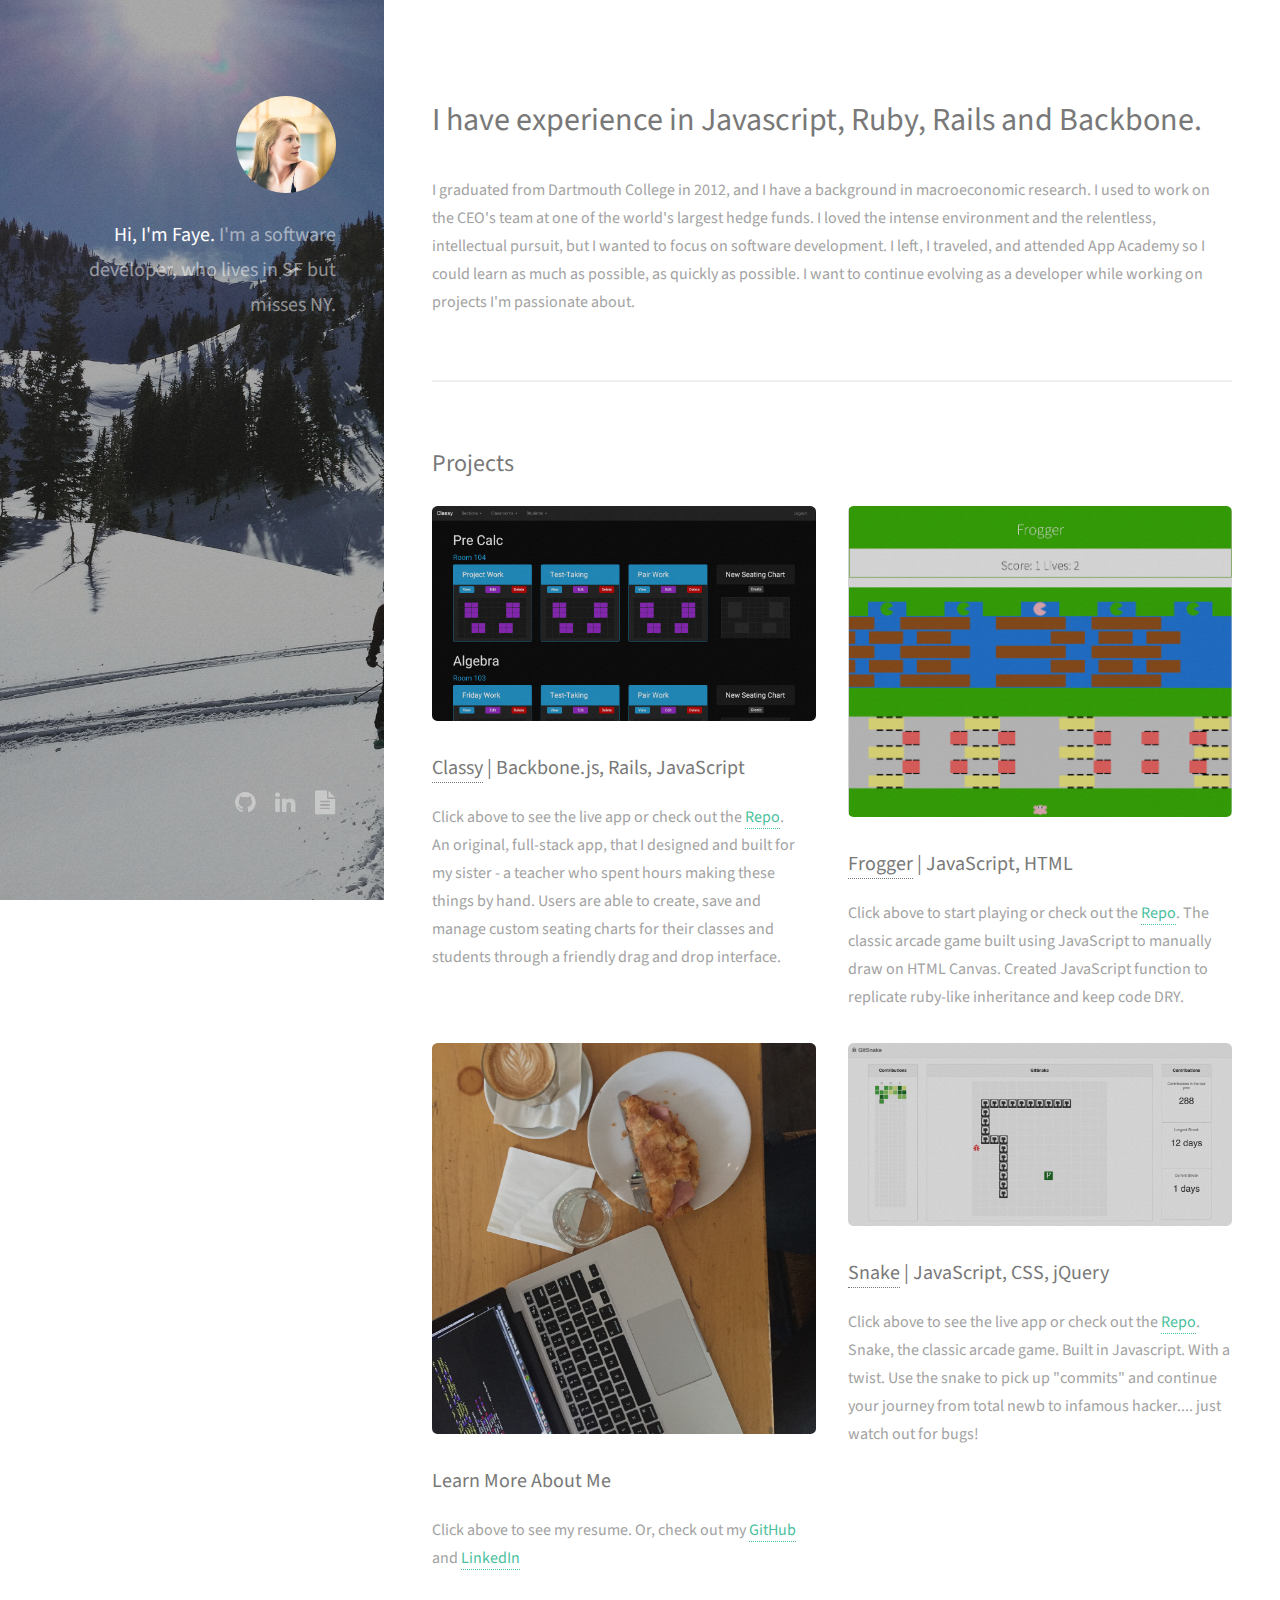
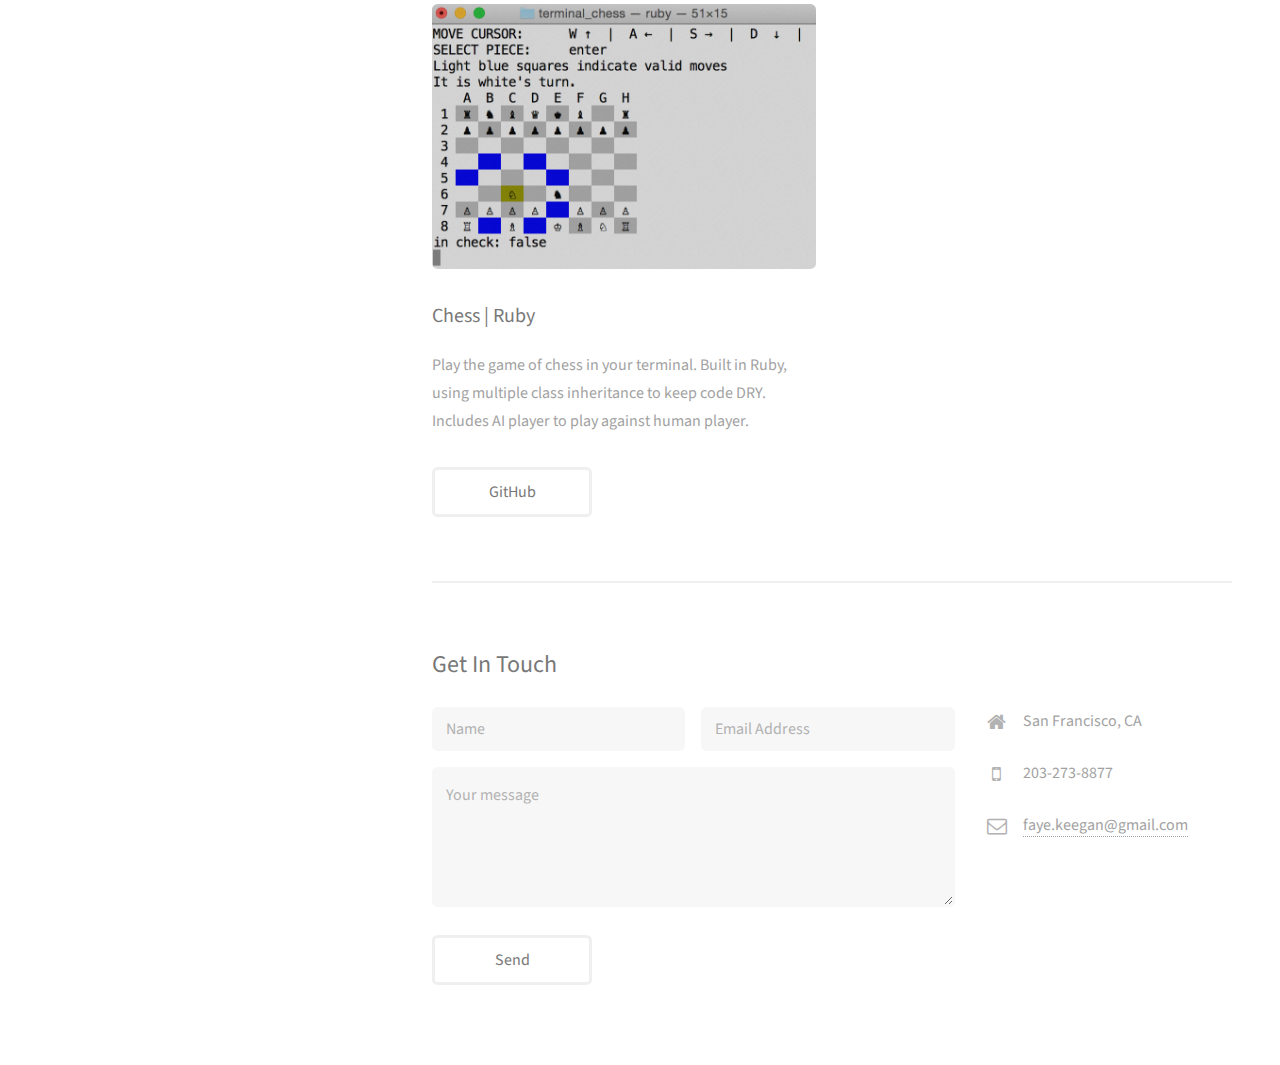
==== commit 24059fff: "change order of projects" ====
--- a/index.html
+++ b/index.html
@@ -37,8 +37,24 @@
 
 				<!-- Two -->
 					<section id="two">
-						<h2>Learn More</h2>
+						<h2>Projects</h2>
 						<div class="row">
+							<article class="6u 12u$(xsmall)">
+						<a href="http://www.classy-classroom.com/" class="image fit thumb"><img src="images/thumbs/02.png" alt="" /></a>
+								<h3>
+									<a href="http://www.classy-classroom.com/">Classy</a> | Backbone.js, Rails, JavaScript
+								</h3>
+								<p>Click above to see the live app or check out the 
+								 <a href="https://github.com/FayeKeegan/Classy">Repo</a>.
+								 <br>
+								 An original, full-stack app, that I designed and built for my sister - a teacher who spent hours making these things by hand. Users are able to create, save and manage custom seating charts for their classes and students through a friendly drag and drop interface.
+								</p>
+							</article>
+							<article class="6u$ 12u$(xsmall)">
+								<a href="http://fayekeegan.github.io/frogger" class="image fit thumb"><img src="images/thumbs/03.png" alt="" /></a>
+								<h3><a href="http://fayekeegan.github.io/frogger">Frogger</a> | JavaScript, HTML</h3>
+								<p>Click above to start playing or check out the <a href="https://github.com/FayeKeegan/Frogger">Repo</a>. The classic arcade game built using JavaScript to manually draw on HTML Canvas. Created JavaScript function to replicate ruby-like inheritance and keep code DRY.</p>
+							</article>
 							<article class="6u 12u$(xsmall)">
 								<a href="docs/FayeKeeganResume.html" class="image fit thumb"><img src="images/thumbs/01.jpg"/></a>
 								<h3>Learn More About Me</h3>
@@ -47,20 +63,6 @@
 									<a href="https://github.com/FayeKeegan">GitHub</a> and 
 									<a href="https://www.linkedin.com/in/fayekeegan">LinkedIn</a> 
 								</p>
-							</article>
-							<article class="6u$ 12u$(xsmall)">
-								<a href="http://www.classy-classroom.com/" class="image fit thumb"><img src="images/thumbs/02.png" alt="" /></a>
-								<h3><a href="http://www.classy-classroom.com/">Classy</a> | Backbone.js, Rails, JavaScript</h3>
-								<p>Click above to see the live app or check out the 
-								 <a href="https://github.com/FayeKeegan/Classy">Repo</a>.
-								 <br>
-								 An original app, that I designed and built for my sister - a teacher who spent hours making these things by hand. Users are able to create, save and manage custom seating charts for their classes and students through a friendly drag and drop interface.
-								</p>
-							</article>
-							<article class="6u 12u$(xsmall)">
-								<a href="http://fayekeegan.github.io/frogger" class="image fit thumb"><img src="images/thumbs/03.png" alt="" /></a>
-								<h3><a href="http://fayekeegan.github.io/frogger">Frogger</a> | JavaScript, HTML</h3>
-								<p>Click above to start playing or check out the <a href="https://github.com/FayeKeegan/Frogger">Repo</a>. The classic arcade game built using JavaScript to manually draw on HTML Canvas. Created JavaScript function to replicate ruby-like inheritance and keep code DRY.</p>
 							</article>
 							<article class="6u$ 12u$(xsmall)">
 								<a href="http://fayekeegan.com/GitSnake/html/index.html" class="image fit thumb"><img src="images/thumbs/04.png" alt="" /></a>
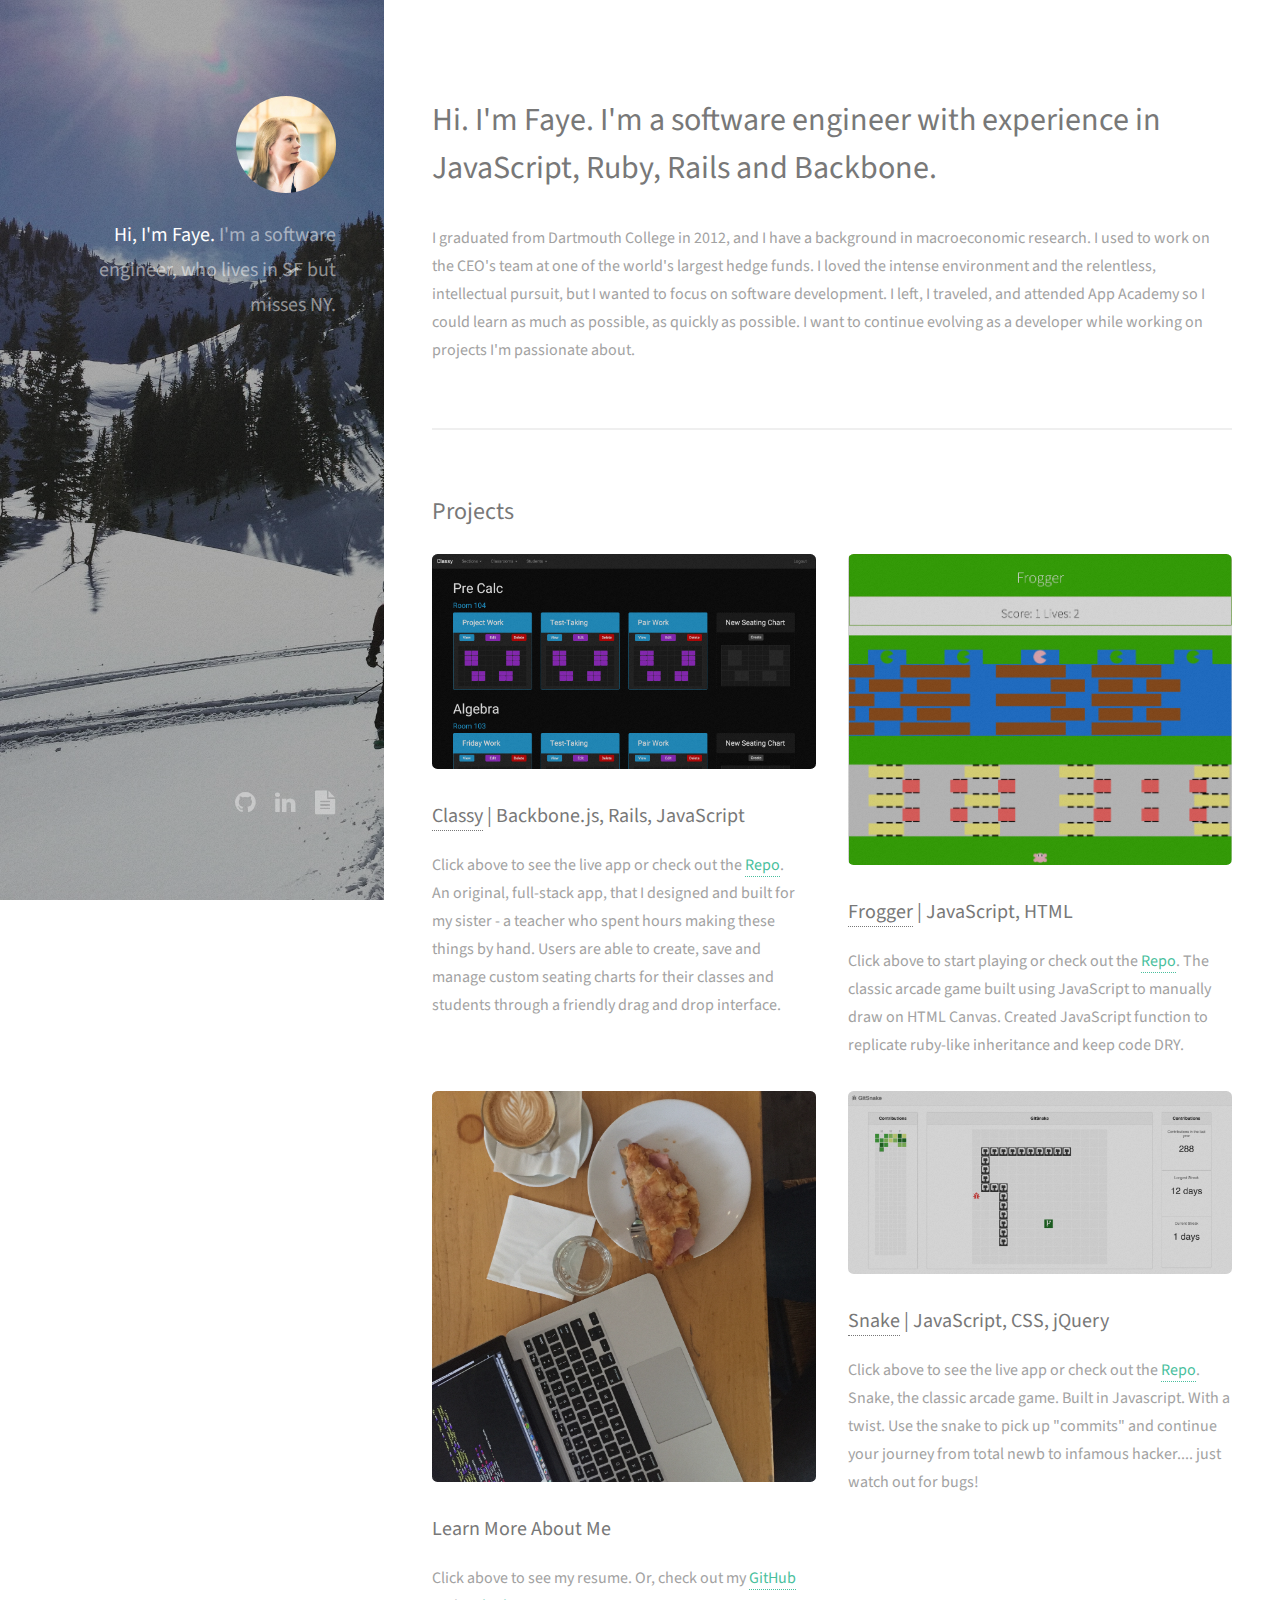
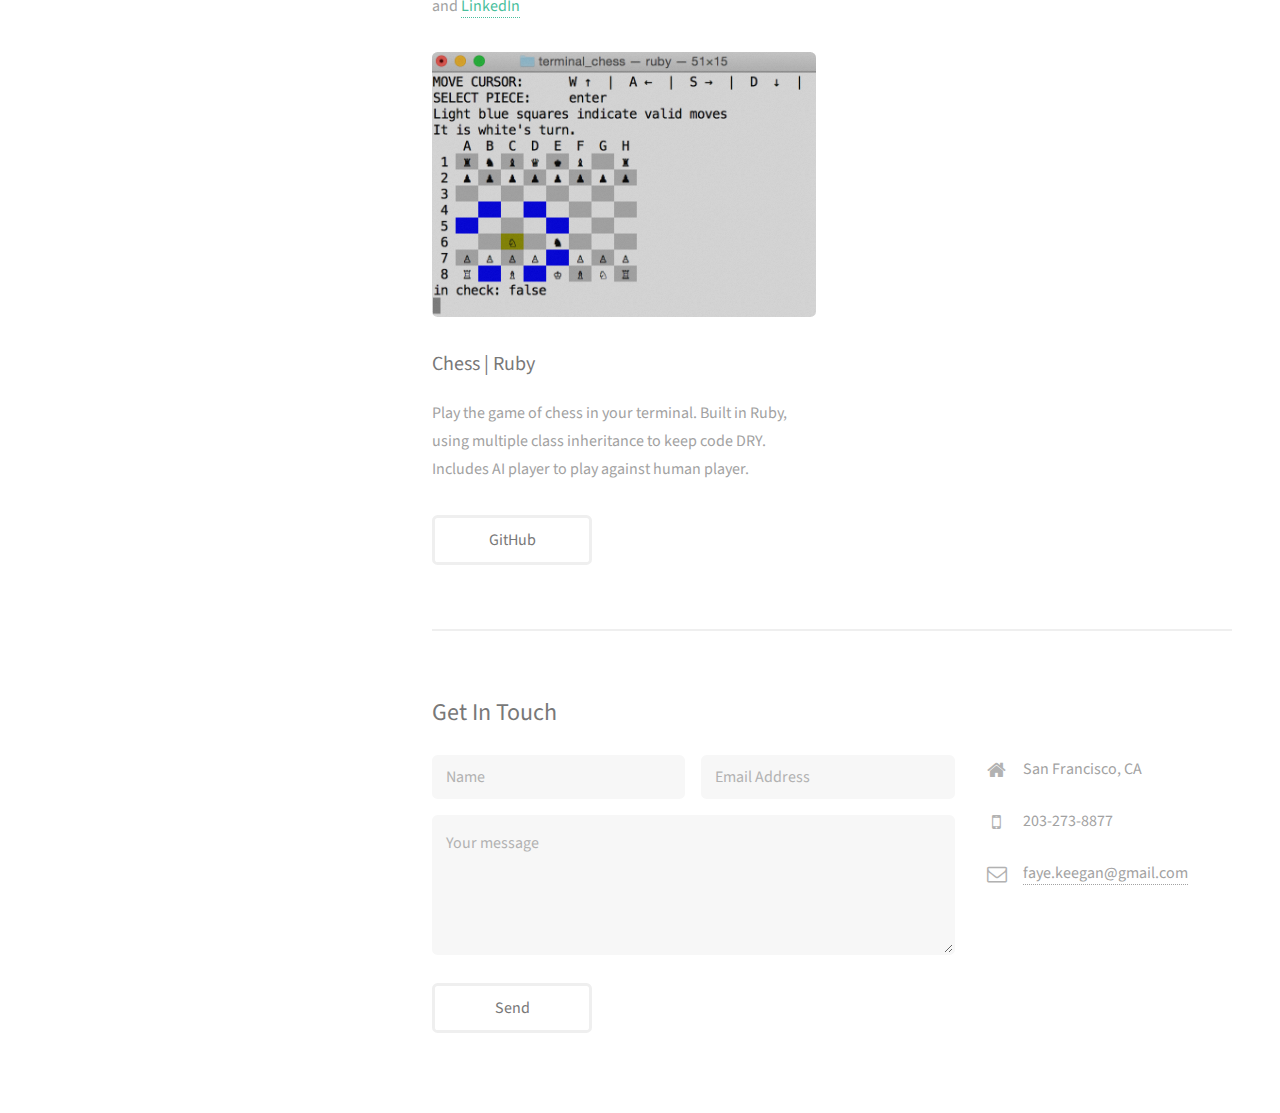
==== commit c10da428: "change headline" ====
--- a/index.html
+++ b/index.html
@@ -20,7 +20,7 @@
 			<header id="header">
 				<a href="#" class="image avatar"><img src="images/avatar.jpg" alt="" /></a>
 				<h1><strong>Hi, I'm Faye. </strong><br />
-				I'm a software developer,<br />
+				I'm a software engineer,<br />
 				who lives in SF but misses NY.</h1>
 			</header>
 
@@ -30,7 +30,7 @@
 				<!-- One -->
 					<section id="one">
 						<header class="major">
-							<h2>I have experience in Javascript, Ruby, Rails and Backbone.</h2>
+							<h2>Hi. I'm Faye. I'm a software engineer with experience in JavaScript, Ruby, Rails and Backbone.</h2>
 						</header>
 						<p>I graduated from Dartmouth College in 2012, and I have a background in macroeconomic research. I used to work on the CEO's team at one of the world's largest hedge funds. I loved the intense environment and the relentless, intellectual pursuit, but I wanted to focus on software development. I left, I traveled, and attended App Academy so I could learn as much as possible, as quickly as possible. I want to continue evolving as a developer while working on projects I'm passionate about. </p>
 					</section>
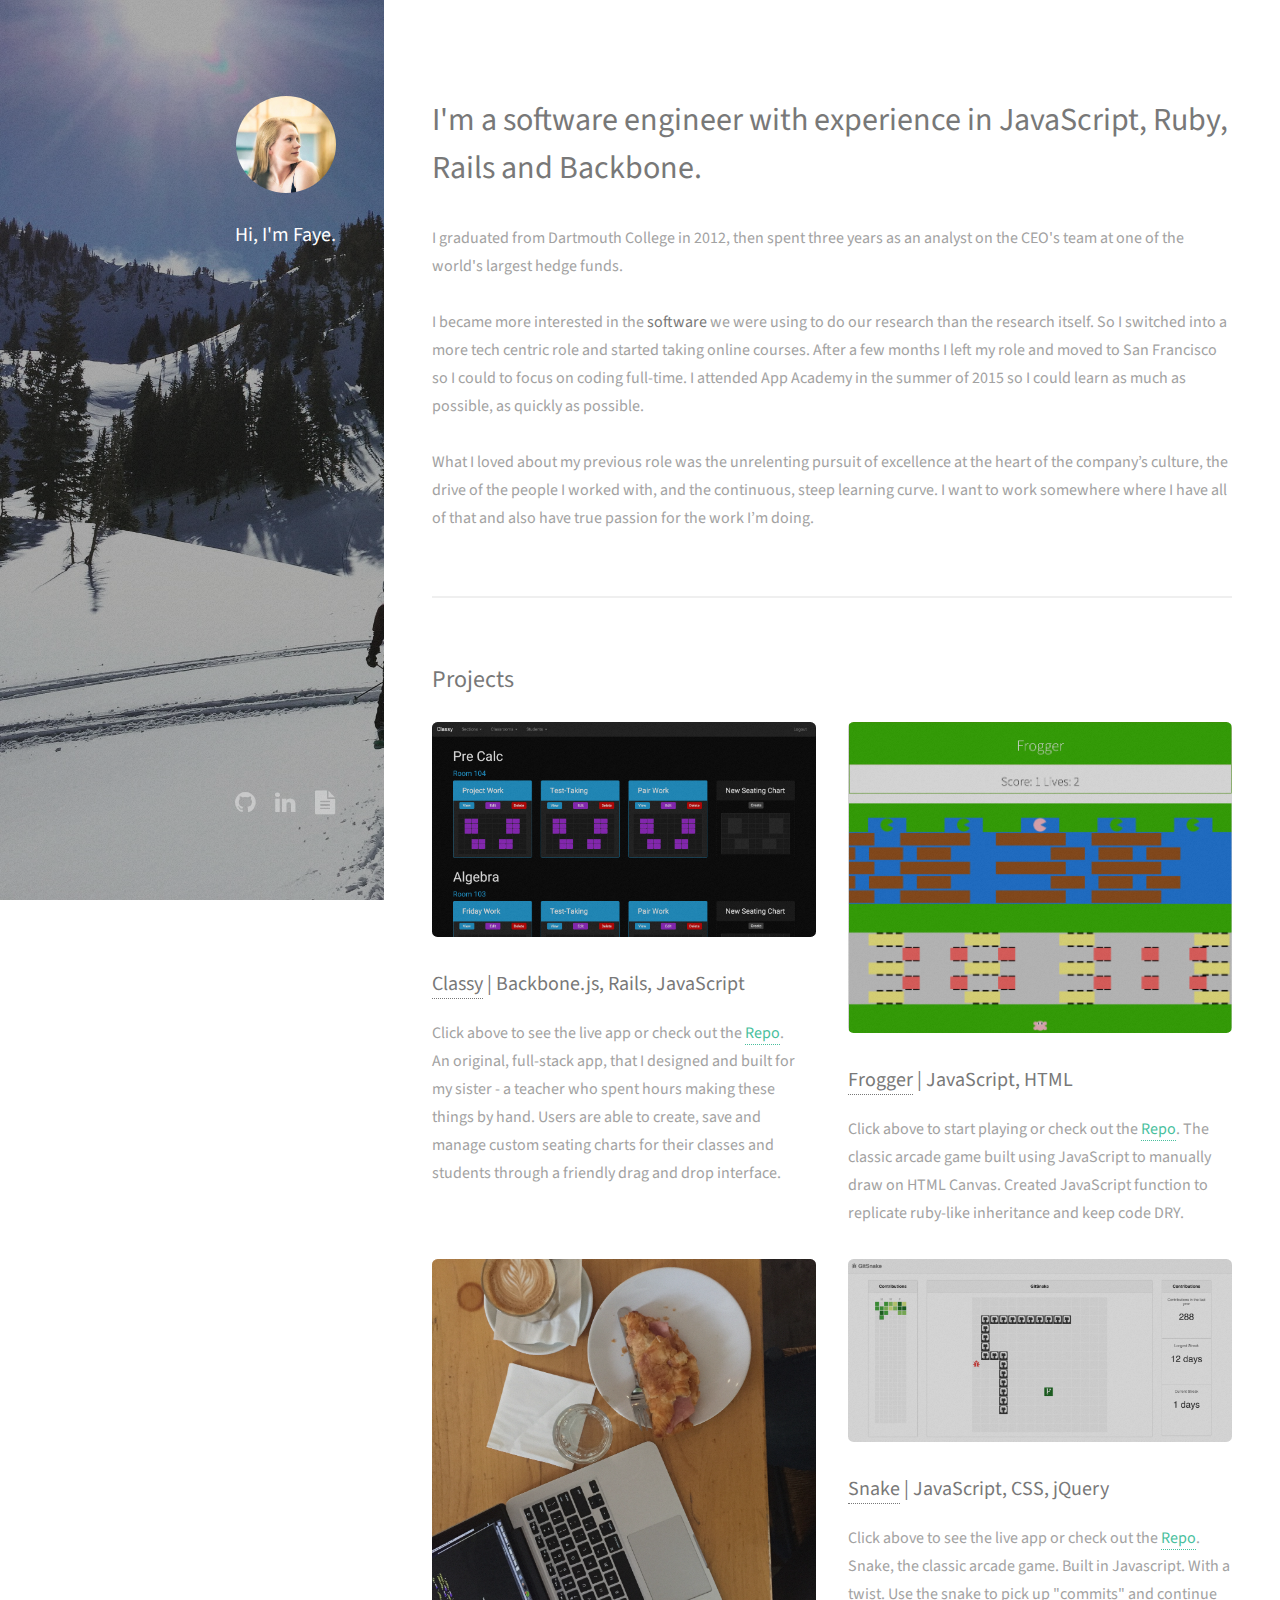
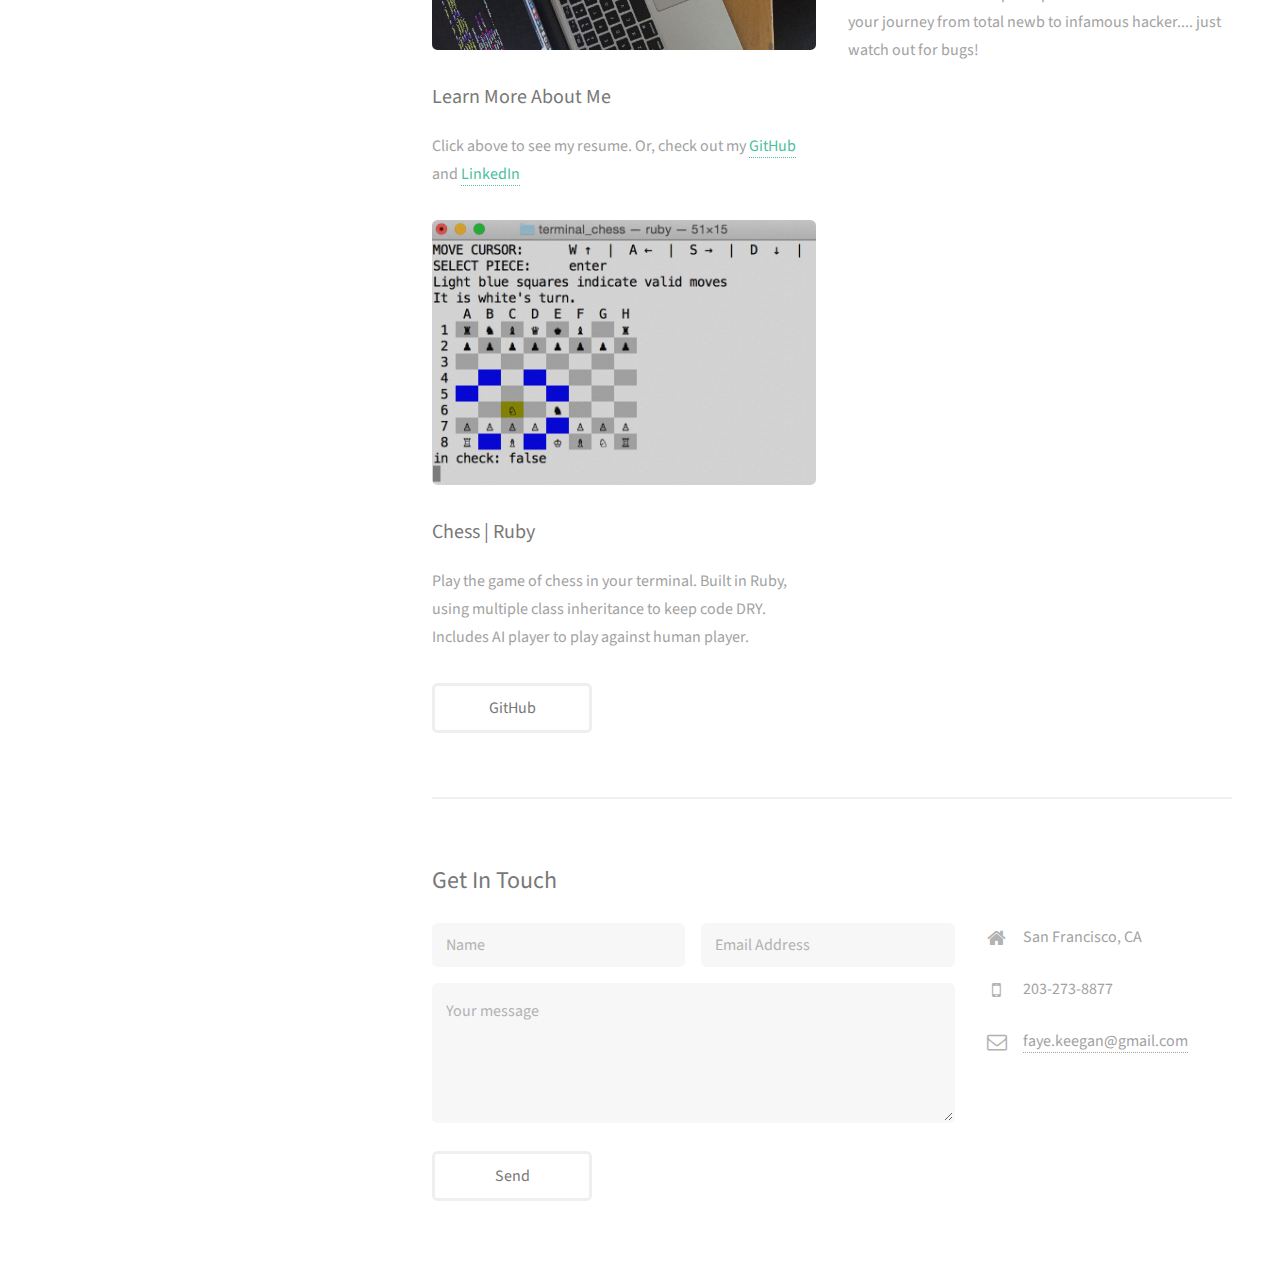
==== commit aebb1148: "update synthesis" ====
--- a/index.html
+++ b/index.html
@@ -20,8 +20,7 @@
 			<header id="header">
 				<a href="#" class="image avatar"><img src="images/avatar.jpg" alt="" /></a>
 				<h1><strong>Hi, I'm Faye. </strong><br />
-				I'm a software engineer,<br />
-				who lives in SF but misses NY.</h1>
+				<br /></h1>
 			</header>
 
 		<!-- Main -->
@@ -30,9 +29,13 @@
 				<!-- One -->
 					<section id="one">
 						<header class="major">
-							<h2>Hi. I'm Faye. I'm a software engineer with experience in JavaScript, Ruby, Rails and Backbone.</h2>
+							<h2>I'm a software engineer with experience in JavaScript, Ruby, Rails and Backbone.</h2>
 						</header>
-						<p>I graduated from Dartmouth College in 2012, and I have a background in macroeconomic research. I used to work on the CEO's team at one of the world's largest hedge funds. I loved the intense environment and the relentless, intellectual pursuit, but I wanted to focus on software development. I left, I traveled, and attended App Academy so I could learn as much as possible, as quickly as possible. I want to continue evolving as a developer while working on projects I'm passionate about. </p>
+						<p>I graduated from Dartmouth College in 2012, then spent three years as an analyst on the CEO's team at one of the world's largest hedge funds.
+							<br><br>
+							I became more interested in the <strong>software</strong> we were using to do our research than the research itself. So I switched into a more tech centric role and started taking online courses. After a few months I left my role and moved to San Francisco so I could to focus on coding full-time. I attended App Academy in the summer of 2015 so I could learn as much as possible, as quickly as possible.
+							<br><br>
+							What I loved about my previous role was the unrelenting pursuit of excellence at the heart of the company’s culture, the drive of the people I worked with, and the continuous, steep learning curve. I want to work somewhere where I have all of that and also have true passion for the work I’m doing.</p>
 					</section>
 
 				<!-- Two -->
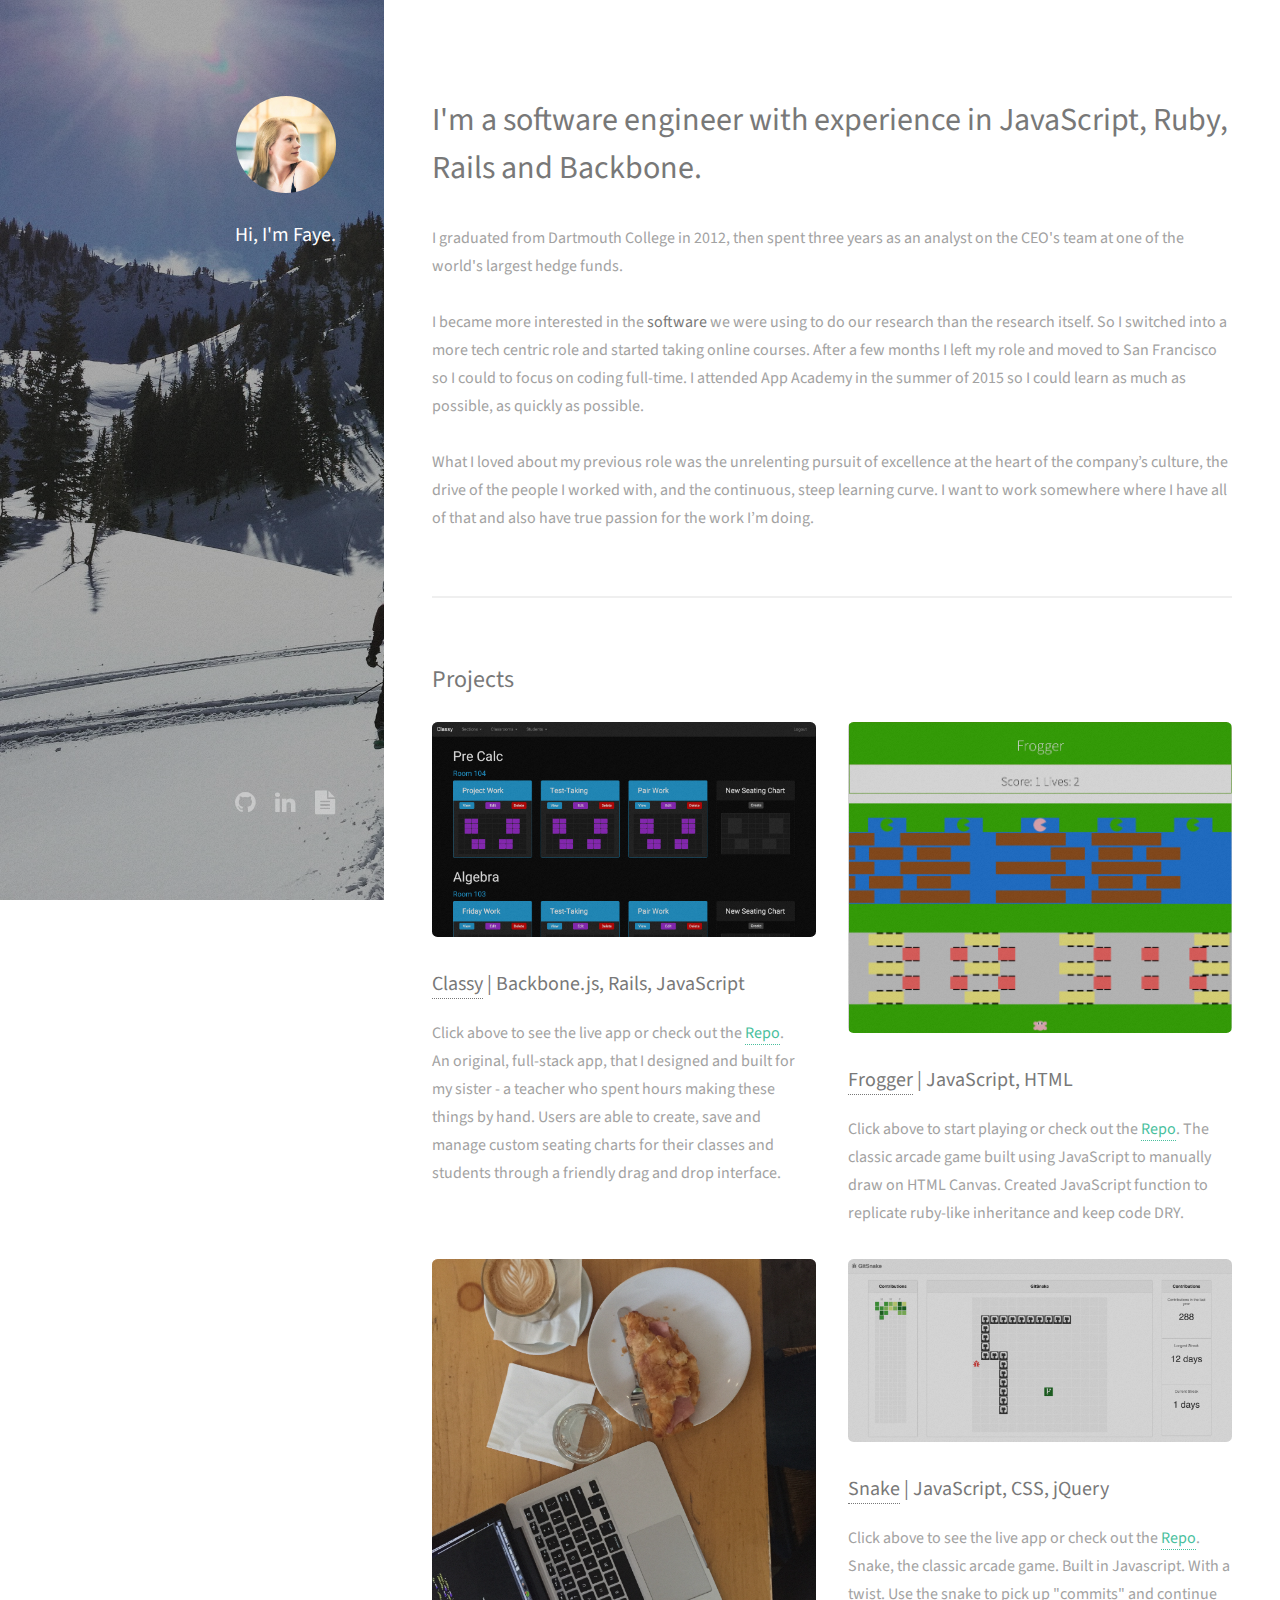
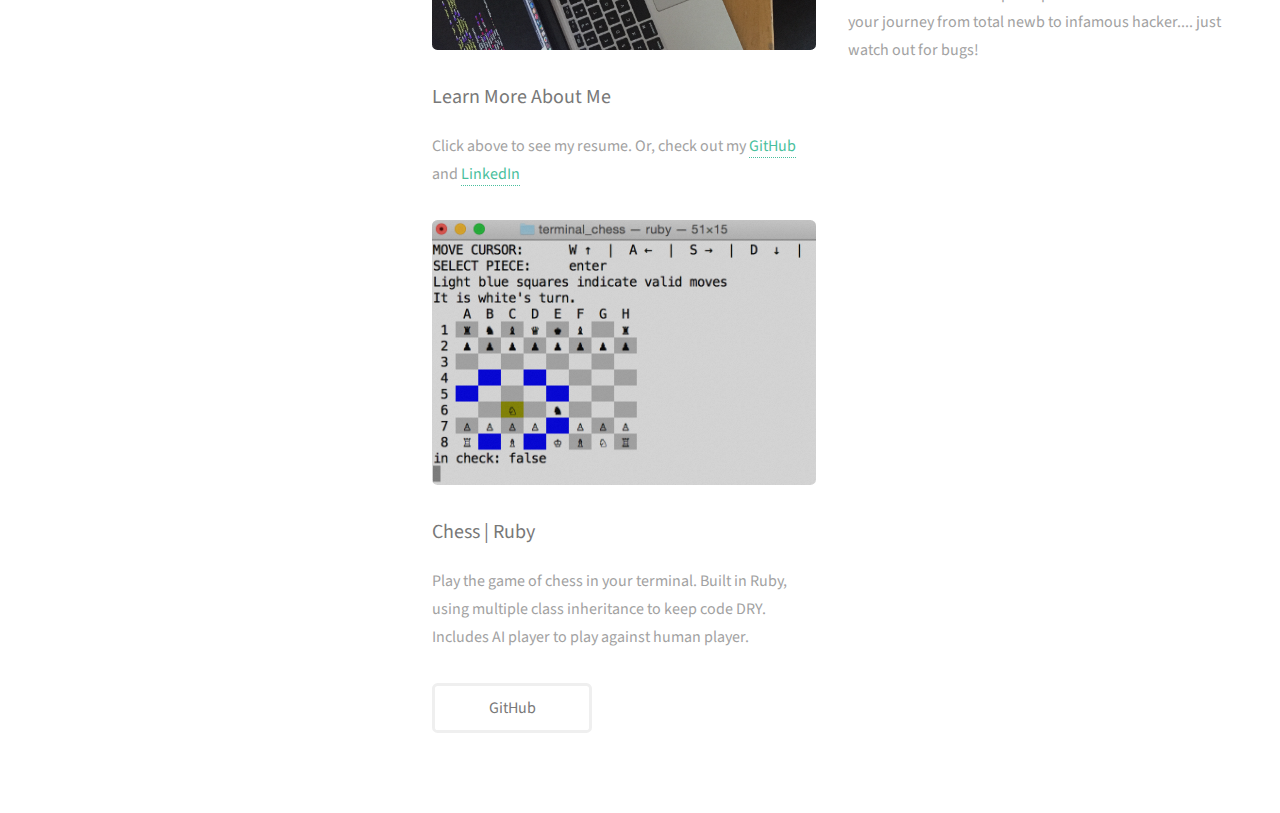
==== commit 94fa77a0: "Update index.html" ====
--- a/index.html
+++ b/index.html
@@ -94,41 +94,7 @@
 					</section>
 
 				<!-- Three -->
-					<section id="three">
-						<h2>Get In Touch</h2>
-						<div class="row">
-							<div class="8u 12u$(small)">
-								<form  action="//formspree.io/fayekeegan@gmail.com" method="POST" name="sentMessage" id="contactForm" novalidate>
-									<div class="row uniform 50%">
-										<div class="6u 12u$(xsmall)"><input type="text" name="name" class="form-control" placeholder="Name" id="name" required data-validation-required-message="Please enter your name."></div>
-										<div class="6u$ 12u$(xsmall)"><input type="email" name="_replyto" class="form-control" placeholder="Email Address" id="email" required data-validation-required-message="Please enter your email address."></div>
-										<div class="12u$"><textarea name="message" rows="4" placeholder="Your message"></textarea></textarea></div>
-									</div>
-									<br>
-									<ul class="actions">
-										<li><input type="submit" value="Send"></li>
-									</ul>
-								</form>
-							</div>
-							<div class="4u$ 12u$(small)">
-								<ul class="labeled-icons">
-									<li>
-										<h3 class="icon fa-home"><span class="label">Address</span></h3>
-										San Francisco, CA<br />
-									</li>
-									<li>
-										<h3 class="icon fa-mobile"><span class="label">Phone</span></h3>
-										203-273-8877
-									</li>
-									<li>
-										<h3 class="icon fa-envelope-o"><span class="label">Email</span></h3>
-										<a href="mailto:faye.keegan@gmail.com">faye.keegan@gmail.com</a>
-									</li>
-								</ul>
-							</div>
-						</div>
-					</section>
-
+				
 				<!-- Four -->
 				<!--
 					<section id="four">
@@ -473,4 +439,4 @@
 			<script src="assets/js/main.js"></script>
 
 	</body>
-</html>+</html>
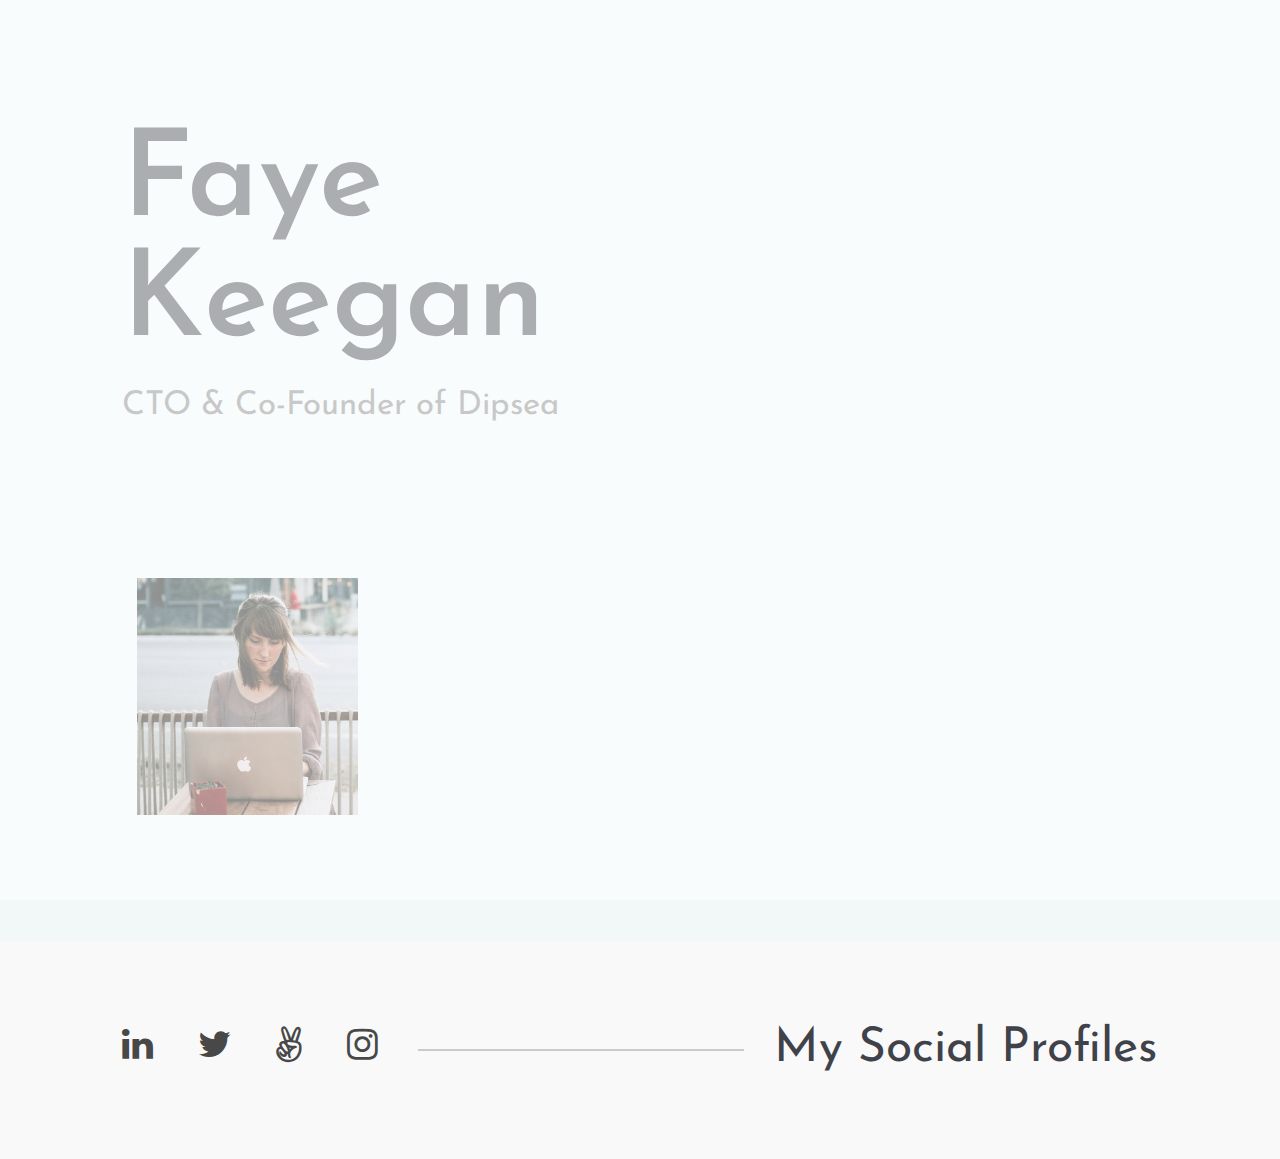
==== commit 08904815: "wip" ====
--- a/index.html
+++ b/index.html
@@ -1,442 +1,83 @@
-<!DOCTYPE HTML>
-<!--
-	Strata by HTML5 UP
-	html5up.net | @n33co
-	Free for personal and commercial use under the CCA 3.0 license (html5up.net/license)
--->
-<html>
-	<head>
-		<title>Faye Keegan</title>
-		<meta charset="utf-8" />
-		<meta name="viewport" content="width=device-width, initial-scale=1" />
-		<!--[if lte IE 8]><script src="assets/js/ie/html5shiv.js"></script><![endif]-->
-		<link rel="stylesheet" href="assets/css/main.css" />
-		<link rel="shortcut icon" type="image/png" href="images/favicon.png"/>
-		<!--[if lte IE 8]><link rel="stylesheet" href="assets/css/ie8.css" /><![endif]-->
-	</head>
-	<body id="top">
+<!DOCTYPE html>
+<html lang="en">
+<head>
+	<title>Civic - CV Resume</title>
+	<meta charset="UTF-8">
+	<meta name="description" content="Faye Keegan">
+	<meta name="keywords" content="Faye Keegan, Dipsea, CTO, Co-Founder">
+	<meta name="viewport" content="width=device-width, initial-scale=1.0">
 
-		<!-- Header -->
-			<header id="header">
-				<a href="#" class="image avatar"><img src="images/avatar.jpg" alt="" /></a>
-				<h1><strong>Hi, I'm Faye. </strong><br />
-				<br /></h1>
-			</header>
 
-		<!-- Main -->
-			<div id="main">
 
-				<!-- One -->
-					<section id="one">
-						<header class="major">
-							<h2>I'm a software engineer with experience in JavaScript, Ruby, Rails and Backbone.</h2>
-						</header>
-						<p>I graduated from Dartmouth College in 2012, then spent three years as an analyst on the CEO's team at one of the world's largest hedge funds.
-							<br><br>
-							I became more interested in the <strong>software</strong> we were using to do our research than the research itself. So I switched into a more tech centric role and started taking online courses. After a few months I left my role and moved to San Francisco so I could to focus on coding full-time. I attended App Academy in the summer of 2015 so I could learn as much as possible, as quickly as possible.
-							<br><br>
-							What I loved about my previous role was the unrelenting pursuit of excellence at the heart of the company’s culture, the drive of the people I worked with, and the continuous, steep learning curve. I want to work somewhere where I have all of that and also have true passion for the work I’m doing.</p>
-					</section>
+	<!-- Google Fonts -->
+	<link href="https://fonts.googleapis.com/css?family=Josefin+Sans:400,400i,600,600i,700" rel="stylesheet">
 
-				<!-- Two -->
-					<section id="two">
-						<h2>Projects</h2>
-						<div class="row">
-							<article class="6u 12u$(xsmall)">
-						<a href="http://www.classy-classroom.com/" class="image fit thumb"><img src="images/thumbs/02.png" alt="" /></a>
-								<h3>
-									<a href="http://www.classy-classroom.com/">Classy</a> | Backbone.js, Rails, JavaScript
-								</h3>
-								<p>Click above to see the live app or check out the 
-								 <a href="https://github.com/FayeKeegan/Classy">Repo</a>.
-								 <br>
-								 An original, full-stack app, that I designed and built for my sister - a teacher who spent hours making these things by hand. Users are able to create, save and manage custom seating charts for their classes and students through a friendly drag and drop interface.
-								</p>
-							</article>
-							<article class="6u$ 12u$(xsmall)">
-								<a href="http://fayekeegan.github.io/frogger" class="image fit thumb"><img src="images/thumbs/03.png" alt="" /></a>
-								<h3><a href="http://fayekeegan.github.io/frogger">Frogger</a> | JavaScript, HTML</h3>
-								<p>Click above to start playing or check out the <a href="https://github.com/FayeKeegan/Frogger">Repo</a>. The classic arcade game built using JavaScript to manually draw on HTML Canvas. Created JavaScript function to replicate ruby-like inheritance and keep code DRY.</p>
-							</article>
-							<article class="6u 12u$(xsmall)">
-								<a href="docs/FayeKeeganResume.html" class="image fit thumb"><img src="images/thumbs/01.jpg"/></a>
-								<h3>Learn More About Me</h3>
-								<p>
-									Click above to see my resume. Or, check out my 
-									<a href="https://github.com/FayeKeegan">GitHub</a> and 
-									<a href="https://www.linkedin.com/in/fayekeegan">LinkedIn</a> 
-								</p>
-							</article>
-							<article class="6u$ 12u$(xsmall)">
-								<a href="http://fayekeegan.com/GitSnake/html/index.html" class="image fit thumb"><img src="images/thumbs/04.png" alt="" /></a>
-								<h3><a href="http://fayekeegan.com/GitSnake/html/index.html">Snake</a> | JavaScript, CSS, jQuery</h3>
-								<p>
-									Click above to see the live app or check out the <a href="https://github.com/FayeKeegan/GitSnake">Repo</a>.<br>
-									Snake, the classic arcade game. Built in Javascript. With a twist. Use the snake to pick up "commits" and continue your journey from total newb to infamous hacker.... just watch out for bugs!
-								</p>
-							</article>
-								<article class="6u$ 12u$(xsmall)">
-								<a href="https://github.com/FayeKeegan/terminal_chess" class="image fit thumb"><img src="images/thumbs/05.png" alt="" /></a>
-								<h3>Chess | Ruby</h3>
-								<p>
-									Play the game of chess in your terminal. Built in Ruby, using multiple class inheritance to keep code DRY. Includes AI player to play against human player.
-								</p>
-							</article>
-							<!-- <article class="6u$ 12u$(xsmall) work-item">
-								<a href="images/fulls/06.jpg" class="image fit thumb"><img src="images/thumbs/06.jpg" alt="" /></a>
-								<h3>Risus ornare lacinia</h3>
-								<p>Lorem ipsum dolor sit amet nisl sed nullam feugiat.</p>
-							</article> -->
+	<!-- Stylesheets -->
+	<link rel="stylesheet" href="css/bootstrap.min.css"/>
+	<link rel="stylesheet" href="css/font-awesome.min.css"/>
+	<link rel="stylesheet" href="css/style.css"/>
+
+
+</head>
+<body>
+	<!-- Page Preloder -->
+	<div id="preloder">
+		<div class="loader"></div>
+	</div>
+
+
+	<!-- Hero section start -->
+	<section class="hero-section spad">
+		<div class="container-fluid">
+			<div class="row">
+				<div class="col-xl-10 offset-xl-1">
+					<div class="row">
+						<div class="col-lg-6">
+							<div class="hero-text">
+								<h2>Faye Keegan</h2>
+								<p>CTO & Co-Founder of Dipsea</p>
+							</div>
+						<div class="col-lg-6">
+							<figure class="hero-image">
+								<img src="img/hero.jpg" alt="5">
+							</figure>
 						</div>
-						<ul class="actions">
-							<li><a href="https://github.com/FayeKeegan" class="button">GitHub</a></li>
-						</ul>
-					</section>
+					</div>
+				</div>
+			</div>
+		</div>
+	</section>
+	<!-- Hero section end -->
 
-				<!-- Three -->
-				
-				<!-- Four -->
-				<!--
-					<section id="four">
-						<h2>Elements</h2>
+	<!-- Social links section start -->
+	<div class="social-section">
+		<div class="container-fluid">
+			<div class="row">
+				<div class="col-xl-10 offset-xl-1">
+					<div class="social-link-warp">
+						<div class="social-links">
+							<a href="https://www.linkedin.com/in/fayekeegan/"><i class="fa fa-linkedin"></i></a>
+							<a href="https://twitter.com/itisthefaye"><i class="fa fa-twitter"></i></a>
+							<a href="https://angel.co/faye-keegan"><i class="fa fa-angellist"></i></a>
+							<a href="https://www.instagram.com/itisthefaye/"><i class="fa fa-instagram"></i></a>
+						</div>
+						<h2 class="hidden-md hidden-sm">My Social Profiles</h2>
+					</div>
+				</div>
+			</div>
+		</div>
+	</div>
+	<!-- Social links section end -->
+	</footer>
+	<!-- Footer section end -->
 
-						<section>
-							<h4>Text</h4>
-							<p>This is <b>bold</b> and this is <strong>strong</strong>. This is <i>italic</i> and this is <em>emphasized</em>.
-							This is <sup>superscript</sup> text and this is <sub>subscript</sub> text.
-							This is <u>underlined</u> and this is code: <code>for (;;) { ... }</code>. Finally, <a href="#">this is a link</a>.</p>
-							<hr />
-							<header>
-								<h4>Heading with a Subtitle</h4>
-								<p>Lorem ipsum dolor sit amet nullam id egestas urna aliquam</p>
-							</header>
-							<p>Nunc lacinia ante nunc ac lobortis. Interdum adipiscing gravida odio porttitor sem non mi integer non faucibus ornare mi ut ante amet placerat aliquet. Volutpat eu sed ante lacinia sapien lorem accumsan varius montes viverra nibh in adipiscing blandit tempus accumsan.</p>
-							<header>
-								<h5>Heading with a Subtitle</h5>
-								<p>Lorem ipsum dolor sit amet nullam id egestas urna aliquam</p>
-							</header>
-							<p>Nunc lacinia ante nunc ac lobortis. Interdum adipiscing gravida odio porttitor sem non mi integer non faucibus ornare mi ut ante amet placerat aliquet. Volutpat eu sed ante lacinia sapien lorem accumsan varius montes viverra nibh in adipiscing blandit tempus accumsan.</p>
-							<hr />
-							<h2>Heading Level 2</h2>
-							<h3>Heading Level 3</h3>
-							<h4>Heading Level 4</h4>
-							<h5>Heading Level 5</h5>
-							<h6>Heading Level 6</h6>
-							<hr />
-							<h5>Blockquote</h5>
-							<blockquote>Fringilla nisl. Donec accumsan interdum nisi, quis tincidunt felis sagittis eget tempus euismod. Vestibulum ante ipsum primis in faucibus vestibulum. Blandit adipiscing eu felis iaculis volutpat ac adipiscing accumsan faucibus. Vestibulum ante ipsum primis in faucibus lorem ipsum dolor sit amet nullam adipiscing eu felis.</blockquote>
-							<h5>Preformatted</h5>
-							<pre><code>i = 0;
 
-while (!deck.isInOrder()) {
-print 'Iteration ' + i;
-deck.shuffle();
-i++;
-}
-
-print 'It took ' + i + ' iterations to sort the deck.';</code></pre>
-						</section>
-
-						<section>
-							<h4>Lists</h4>
-							<div class="row">
-								<div class="6u 12u$(xsmall)">
-									<h5>Unordered</h5>
-									<ul>
-										<li>Dolor pulvinar etiam magna etiam.</li>
-										<li>Sagittis adipiscing lorem eleifend.</li>
-										<li>Felis enim feugiat dolore viverra.</li>
-									</ul>
-									<h5>Alternate</h5>
-									<ul class="alt">
-										<li>Dolor pulvinar etiam magna etiam.</li>
-										<li>Sagittis adipiscing lorem eleifend.</li>
-										<li>Felis enim feugiat dolore viverra.</li>
-									</ul>
-								</div>
-								<div class="6u$ 12u$(xsmall)">
-									<h5>Ordered</h5>
-									<ol>
-										<li>Dolor pulvinar etiam magna etiam.</li>
-										<li>Etiam vel felis at lorem sed viverra.</li>
-										<li>Felis enim feugiat dolore viverra.</li>
-										<li>Dolor pulvinar etiam magna etiam.</li>
-										<li>Etiam vel felis at lorem sed viverra.</li>
-										<li>Felis enim feugiat dolore viverra.</li>
-									</ol>
-									<h5>Icons</h5>
-									<ul class="icons">
-										<li><a href="#" class="icon fa-twitter"><span class="label">Twitter</span></a></li>
-										<li><a href="#" class="icon fa-facebook"><span class="label">Facebook</span></a></li>
-										<li><a href="#" class="icon fa-instagram"><span class="label">Instagram</span></a></li>
-										<li><a href="#" class="icon fa-github"><span class="label">Github</span></a></li>
-										<li><a href="#" class="icon fa-dribbble"><span class="label">Dribbble</span></a></li>
-										<li><a href="#" class="icon fa-tumblr"><span class="label">Tumblr</span></a></li>
-									</ul>
-								</div>
-							</div>
-							<h5>Actions</h5>
-							<ul class="actions">
-								<li><a href="#" class="button special">Default</a></li>
-								<li><a href="#" class="button">Default</a></li>
-							</ul>
-							<ul class="actions small">
-								<li><a href="#" class="button special small">Small</a></li>
-								<li><a href="#" class="button small">Small</a></li>
-							</ul>
-							<div class="row">
-								<div class="6u 12u$(small)">
-									<ul class="actions vertical">
-										<li><a href="#" class="button special">Default</a></li>
-										<li><a href="#" class="button">Default</a></li>
-									</ul>
-								</div>
-								<div class="6u$ 12u$(small)">
-									<ul class="actions vertical small">
-										<li><a href="#" class="button special small">Small</a></li>
-										<li><a href="#" class="button small">Small</a></li>
-									</ul>
-								</div>
-								<div class="6u 12u$(small)">
-									<ul class="actions vertical">
-										<li><a href="#" class="button special fit">Default</a></li>
-										<li><a href="#" class="button fit">Default</a></li>
-									</ul>
-								</div>
-								<div class="6u$ 12u$(small)">
-									<ul class="actions vertical small">
-										<li><a href="#" class="button special small fit">Small</a></li>
-										<li><a href="#" class="button small fit">Small</a></li>
-									</ul>
-								</div>
-							</div>
-						</section>
-
-						<section>
-							<h4>Table</h4>
-							<h5>Default</h5>
-							<div class="table-wrapper">
-								<table>
-									<thead>
-										<tr>
-											<th>Name</th>
-											<th>Description</th>
-											<th>Price</th>
-										</tr>
-									</thead>
-									<tbody>
-										<tr>
-											<td>Item One</td>
-											<td>Ante turpis integer aliquet porttitor.</td>
-											<td>29.99</td>
-										</tr>
-										<tr>
-											<td>Item Two</td>
-											<td>Vis ac commodo adipiscing arcu aliquet.</td>
-											<td>19.99</td>
-										</tr>
-										<tr>
-											<td>Item Three</td>
-											<td> Morbi faucibus arcu accumsan lorem.</td>
-											<td>29.99</td>
-										</tr>
-										<tr>
-											<td>Item Four</td>
-											<td>Vitae integer tempus condimentum.</td>
-											<td>19.99</td>
-										</tr>
-										<tr>
-											<td>Item Five</td>
-											<td>Ante turpis integer aliquet porttitor.</td>
-											<td>29.99</td>
-										</tr>
-									</tbody>
-									<tfoot>
-										<tr>
-											<td colspan="2"></td>
-											<td>100.00</td>
-										</tr>
-									</tfoot>
-								</table>
-							</div>
-
-							<h5>Alternate</h5>
-							<div class="table-wrapper">
-								<table class="alt">
-									<thead>
-										<tr>
-											<th>Name</th>
-											<th>Description</th>
-											<th>Price</th>
-										</tr>
-									</thead>
-									<tbody>
-										<tr>
-											<td>Item One</td>
-											<td>Ante turpis integer aliquet porttitor.</td>
-											<td>29.99</td>
-										</tr>
-										<tr>
-											<td>Item Two</td>
-											<td>Vis ac commodo adipiscing arcu aliquet.</td>
-											<td>19.99</td>
-										</tr>
-										<tr>
-											<td>Item Three</td>
-											<td> Morbi faucibus arcu accumsan lorem.</td>
-											<td>29.99</td>
-										</tr>
-										<tr>
-											<td>Item Four</td>
-											<td>Vitae integer tempus condimentum.</td>
-											<td>19.99</td>
-										</tr>
-										<tr>
-											<td>Item Five</td>
-											<td>Ante turpis integer aliquet porttitor.</td>
-											<td>29.99</td>
-										</tr>
-									</tbody>
-									<tfoot>
-										<tr>
-											<td colspan="2"></td>
-											<td>100.00</td>
-										</tr>
-									</tfoot>
-								</table>
-							</div>
-						</section>
-
-						<section>
-							<h4>Buttons</h4>
-							<ul class="actions">
-								<li><a href="#" class="button special">Special</a></li>
-								<li><a href="#" class="button">Default</a></li>
-							</ul>
-							<ul class="actions">
-								<li><a href="#" class="button big">Big</a></li>
-								<li><a href="#" class="button">Default</a></li>
-								<li><a href="#" class="button small">Small</a></li>
-							</ul>
-							<ul class="actions fit">
-								<li><a href="#" class="button special fit">Fit</a></li>
-								<li><a href="#" class="button fit">Fit</a></li>
-							</ul>
-							<ul class="actions fit small">
-								<li><a href="#" class="button special fit small">Fit + Small</a></li>
-								<li><a href="#" class="button fit small">Fit + Small</a></li>
-							</ul>
-							<ul class="actions">
-								<li><a href="#" class="button special icon fa-download">Icon</a></li>
-								<li><a href="#" class="button icon fa-download">Icon</a></li>
-							</ul>
-							<ul class="actions">
-								<li><span class="button special disabled">Special</span></li>
-								<li><span class="button disabled">Default</span></li>
-							</ul>
-						</section>
-
-						<section>
-							<h4>Form</h4>
-							<form method="post" action="#">
-								<div class="row uniform 50%">
-									<div class="6u 12u$(xsmall)">
-										<input type="text" name="demo-name" id="demo-name" value="" placeholder="Name" />
-									</div>
-									<div class="6u$ 12u$(xsmall)">
-										<input type="email" name="demo-email" id="demo-email" value="" placeholder="Email" />
-									</div>
-									<div class="12u$">
-										<div class="select-wrapper">
-											<select name="demo-category" id="demo-category">
-												<option value="">- Category -</option>
-												<option value="1">Manufacturing</option>
-												<option value="1">Shipping</option>
-												<option value="1">Administration</option>
-												<option value="1">Human Resources</option>
-											</select>
-										</div>
-									</div>
-									<div class="4u 12u$(small)">
-										<input type="radio" id="demo-priority-low" name="demo-priority" checked>
-										<label for="demo-priority-low">Low Priority</label>
-									</div>
-									<div class="4u 12u$(small)">
-										<input type="radio" id="demo-priority-normal" name="demo-priority">
-										<label for="demo-priority-normal">Normal Priority</label>
-									</div>
-									<div class="4u$ 12u(small)">
-										<input type="radio" id="demo-priority-high" name="demo-priority">
-										<label for="demo-priority-high">High Priority</label>
-									</div>
-									<div class="6u 12u$(small)">
-										<input type="checkbox" id="demo-copy" name="demo-copy">
-										<label for="demo-copy">Email me a copy of this message</label>
-									</div>
-									<div class="6u$ 12u$(small)">
-										<input type="checkbox" id="demo-human" name="demo-human" checked>
-										<label for="demo-human">I am a human and not a robot</label>
-									</div>
-									<div class="12u$">
-										<textarea name="demo-message" id="demo-message" placeholder="Enter your message" rows="6"></textarea>
-									</div>
-									<div class="12u$">
-										<ul class="actions">
-											<li><input type="submit" value="Send Message" class="special" /></li>
-											<li><input type="reset" value="Reset" /></li>
-										</ul>
-									</div>
-								</div>
-							</form>
-						</section>
-
-						<section>
-							<h4>Image</h4>
-							<h5>Fit</h5>
-							<div class="box alt">
-								<div class="row 50% uniform">
-									<div class="12u$"><span class="image fit"><img src="images/fulls/05.jpg" alt="" /></span></div>
-									<div class="4u"><span class="image fit"><img src="images/thumbs/01.jpg" alt="" /></span></div>
-									<div class="4u"><span class="image fit"><img src="images/thumbs/02.jpg" alt="" /></span></div>
-									<div class="4u$"><span class="image fit"><img src="images/thumbs/03.jpg" alt="" /></span></div>
-									<div class="4u"><span class="image fit"><img src="images/thumbs/04.jpg" alt="" /></span></div>
-									<div class="4u"><span class="image fit"><img src="images/thumbs/05.jpg" alt="" /></span></div>
-									<div class="4u$"><span class="image fit"><img src="images/thumbs/06.jpg" alt="" /></span></div>
-									<div class="4u"><span class="image fit"><img src="images/thumbs/03.jpg" alt="" /></span></div>
-									<div class="4u"><span class="image fit"><img src="images/thumbs/02.jpg" alt="" /></span></div>
-									<div class="4u$"><span class="image fit"><img src="images/thumbs/01.jpg" alt="" /></span></div>
-								</div>
-							</div>
-							<h5>Left &amp; Right</h5>
-							<p><span class="image left"><img src="images/avatar.jpg" alt="" /></span>Fringilla nisl. Donec accumsan interdum nisi, quis tincidunt felis sagittis eget. tempus euismod. Vestibulum ante ipsum primis in faucibus vestibulum. Blandit adipiscing eu felis iaculis volutpat ac adipiscing accumsan eu faucibus. Integer ac pellentesque praesent tincidunt felis sagittis eget. tempus euismod. Vestibulum ante ipsum primis in faucibus vestibulum. Blandit adipiscing eu felis iaculis volutpat ac adipiscing accumsan eu faucibus. Integer ac pellentesque praesent. Donec accumsan interdum nisi, quis tincidunt felis sagittis eget. tempus euismod. Vestibulum ante ipsum primis in faucibus vestibulum. Blandit adipiscing eu felis iaculis volutpat ac adipiscing accumsan eu faucibus. Integer ac pellentesque praesent tincidunt felis sagittis eget. tempus euismod. Vestibulum ante ipsum primis in faucibus vestibulum. Blandit adipiscing eu felis iaculis volutpat ac adipiscing accumsan eu faucibus. Integer ac pellentesque praesent.</p>
-							<p><span class="image right"><img src="images/avatar.jpg" alt="" /></span>Fringilla nisl. Donec accumsan interdum nisi, quis tincidunt felis sagittis eget. tempus euismod. Vestibulum ante ipsum primis in faucibus vestibulum. Blandit adipiscing eu felis iaculis volutpat ac adipiscing accumsan eu faucibus. Integer ac pellentesque praesent tincidunt felis sagittis eget. tempus euismod. Vestibulum ante ipsum primis in faucibus vestibulum. Blandit adipiscing eu felis iaculis volutpat ac adipiscing accumsan eu faucibus. Integer ac pellentesque praesent. Donec accumsan interdum nisi, quis tincidunt felis sagittis eget. tempus euismod. Vestibulum ante ipsum primis in faucibus vestibulum. Blandit adipiscing eu felis iaculis volutpat ac adipiscing accumsan eu faucibus. Integer ac pellentesque praesent tincidunt felis sagittis eget. tempus euismod. Vestibulum ante ipsum primis in faucibus vestibulum. Blandit adipiscing eu felis iaculis volutpat ac adipiscing accumsan eu faucibus. Integer ac pellentesque praesent.</p>
-						</section>
-
-					</section>
-				-->
-
-			</div>
-
-		<!-- Footer -->
-			<footer id="footer">
-				<ul class="icons">
-			<!-- 		<li><a href="#" class="icon fa-twitter"><span class="label">Twitter</span></a></li> -->
-					<li><a href="https://github.com/FayeKeegan" class="icon fa-github"><span class="label">Github</span></a></li>
-					<li><a href="https://www.linkedin.com/in/fayekeegan" class="icon fa-linkedin"><span class="label">LinkedIn</span></a></li>
-					<li><a href="docs/FayeKeeganResume.html" class="icon fa-file-text"><span class="label">Resume</span></a></li>
-				</ul>
-<!-- 				<ul class="copyright">
-					<li>&copy; Untitled</li><li>Design: <a href="http://html5up.net">HTML5 UP</a></li>
-				</ul> -->
-			</footer>
-
-		<!-- Scripts -->
-			<script src="assets/js/jquery.min.js"></script>
-			<script src="assets/js/jquery.poptrox.min.js"></script>
-			<script src="assets/js/skel.min.js"></script>
-			<script src="assets/js/util.js"></script>
-			<!--[if lte IE 8]><script src="assets/js/ie/respond.min.js"></script><![endif]-->
-			<script src="assets/js/main.js"></script>
-
-	</body>
+	<!--====== Javascripts & Jquery ======-->
+	<script src="js/jquery-2.1.4.min.js"></script>
+	<script src="js/bootstrap.min.js"></script>
+	<script src="js/owl.carousel.min.js"></script>
+	<script src="js/magnific-popup.min.js"></script>
+	<script src="js/circle-progress.min.js"></script>
+	<script src="js/main.js"></script>
+</body>
 </html>
--- a/css/style.css
+++ b/css/style.css
@@ -0,0 +1,1437 @@
+/* =================================
+------------------------------------
+  Civic - CV Resume
+  Version: 1.0
+ ------------------------------------ 
+ ====================================*/
+
+/*----------------------------------------*/
+/* Template default CSS
+/*----------------------------------------*/
+html,
+body {
+	height: 100%;
+	font-family: 'Josefin Sans', sans-serif;
+}
+
+h1,
+h2,
+h3,
+h4,
+h5,
+h6 {
+	color: #40424a;
+	margin: 0;
+	font-weight: 600;
+	font-family: 'Josefin Sans', sans-serif;
+}
+
+h2 {
+	font-size: 48px;
+}
+
+h3 {
+	font-size: 30px;
+}
+
+p {
+	font-size: 18px;
+	color: #808181;
+	line-height: 1.8;
+}
+
+img {
+	max-width: 100%;
+}
+
+input:focus,
+select:focus,
+button:focus,
+textarea:focus {
+	outline: none;
+}
+
+a:hover,
+a:focus {
+	text-decoration: none;
+	outline: none;
+}
+
+ul,
+ol {
+	padding: 0;
+	margin: 0;
+}
+
+/*---------------------
+	Helper CSS
+-----------------------*/
+.spad {
+	padding-top: 125px;
+	padding-bottom: 110px;
+}
+
+.section-title h2 {
+	display: inline-block;
+	position: relative;
+	margin-bottom: 110px;
+	padding-bottom: 2px;
+	line-height: normal;
+}
+
+.section-title h2:after {
+	position: absolute;
+	content: '';
+	width: 100%;
+	height: 2px;
+	left: 0;
+	bottom: 0;
+	background: #40424a;
+}
+
+.set-bg {
+	background-repeat: no-repeat;
+	background-size: cover;
+}
+
+/*------------------------
+  Common Elements
+--------------------------*/
+
+/* Preloder */
+#preloder {
+	position: fixed;
+	width: 100%;
+	height: 100%;
+	top: 0;
+	left: 0;
+	z-index: 999999;
+	background: #fff;
+}
+
+.loader {
+	width: 30px;
+	height: 30px;
+	border: 3px solid #000;
+	position: absolute;
+	top: 50%;
+	left: 50%;
+	margin-top: -13px;
+	margin-left: -13px;
+	border-radius: 60px;
+	border-left-color: transparent;
+	animation: loader 0.8s linear infinite;
+	-webkit-animation: loader 0.8s linear infinite;
+}
+
+@keyframes loader {
+	0% {
+		-webkit-transform: rotate(0deg);
+		        transform: rotate(0deg);
+	}
+	50% {
+		-webkit-transform: rotate(180deg);
+		        transform: rotate(180deg);
+	}
+	100% {
+		-webkit-transform: rotate(360deg);
+		        transform: rotate(360deg);
+	}
+}
+
+@-webkit-keyframes loader {
+	0% {
+		-webkit-transform: rotate(0deg);
+	}
+	50% {
+		-webkit-transform: rotate(180deg);
+	}
+	100% {
+		-webkit-transform: rotate(360deg);
+	}
+}
+
+/* Site Buttons */
+.site-btn {
+	display: inline-block;
+	text-transform: uppercase;
+	font-size: 12px;
+	min-width: 213px;
+	min-height: 20px;
+	text-align: center;
+	padding: 20px 10px 15px;
+	position: relative;
+	background-color: #fff;
+	margin-right: 10px;
+	border: 2px solid #40424a;
+	color: #40424a;
+	font-weight: 700;
+}
+
+.site-btn:hover {
+	color: #40424a;
+}
+
+.circle-progress {
+	text-align: center;
+	padding-top: 30px;
+	display: inline-block;
+}
+
+.circle-progress .prog-circle {
+	margin-bottom: -155px;
+}
+
+.circle-progress canvas {
+	-webkit-transform: rotate(90deg);
+	-ms-transform: rotate(90deg);
+	transform: rotate(90deg);
+}
+
+.circle-progress .progress-info {
+	background: #f2f7f8;
+	width: 127px;
+	height: 127px;
+	border-radius: 150px;
+	margin: 0 auto;
+	padding-top: 45px;
+}
+
+.circle-progress .progress-info h2 {
+	font-size: 36px;
+	color: #40424a !important;
+}
+
+.circle-progress .prog-title {
+	text-align: center;
+	margin-top: 55px;
+}
+
+.circle-progress .prog-title h3 {
+	font-size: 16px;
+	text-transform: uppercase;
+}
+
+.circle-progress .prog-title p {
+	font-size: 15px;
+	color: #808181 !important;
+}
+
+/* Image Popup */
+.img-popup-warp .mfp-content,
+.img-popup-warp.mfp-ready.mfp-removing .mfp-content {
+	opacity: 0;
+	-webkit-transform: scale(0.8);
+	-ms-transform: scale(0.8);
+	transform: scale(0.8);
+	-webkit-transition: all 0.4s;
+	-o-transition: all 0.4s;
+	transition: all 0.4s;
+}
+
+.img-popup-warp.mfp-ready .mfp-content {
+	opacity: 1;
+	-webkit-transform: scale(1);
+	-ms-transform: scale(1);
+	transform: scale(1);
+}
+
+/* Fact box */
+.fact-box {
+	height: 375px;
+	display: table;
+	width: 100%;
+	background: #40424a;
+}
+
+.fact-box.trans {
+	background-color: transparent;
+}
+
+.fact-box .fact-content {
+	display: table-cell;
+	vertical-align: middle;
+	text-align: center;
+}
+
+.fact-box .fact-content img {
+	width: 60px;
+	margin-bottom: 30px;
+}
+
+.fact-box .fact-content h2 {
+	font-size: 36px;
+	color: #fff;
+}
+
+.fact-box .fact-content p {
+	color: #fff;
+	margin-bottom: 0;
+}
+
+/* Porgess bar */
+.single-progress-item {
+	margin-bottom: 35px;
+	position: relative;
+}
+
+.single-progress-item p {
+	color: #40424a;
+	margin-bottom: 0;
+	font-weight: 600;
+}
+
+.progress-bar-style {
+	display: block;
+	height: 2px;
+	position: relative;
+	width: 100%;
+	margin-bottom: 10px;
+}
+
+.bar-inner {
+	position: absolute;
+	height: 100%;
+	left: 0;
+	top: 0;
+	background: #40424a;
+}
+
+.bar-inner span {
+	position: absolute;
+	right: 0;
+	bottom: -30px;
+	color: #40424a;
+	font-weight: 600;
+}
+
+/* Progress dots */
+.language-progress {
+	max-width: 280px;
+	list-style: none;
+}
+
+.language-progress li {
+	font-size: 24px;
+	position: relative;
+	padding-right: 150px;
+	margin-bottom: 30px;
+}
+
+.language-progress .lan-prog {
+	position: absolute;
+	right: 0;
+	top: 0;
+}
+
+.language-progress .lan-prog span {
+	width: 12px;
+	height: 12px;
+	display: inline-block;
+	margin-right: 18px;
+	border-radius: 12px;
+	background: #40424a;
+}
+
+.language-progress .lan-prog span.fade-ele {
+	background: #cacaca;
+}
+
+/* Icon Box */
+.icon-box {
+	text-align: center;
+	display: inline-block;
+	margin-right: 60px;
+}
+
+.icon-box:last-child {
+	margin-right: 0;
+}
+
+.icon-box i {
+	font-size: 60px;
+}
+
+.icon-box p {
+	color: #40424a;
+}
+
+.social-links a {
+	-webkit-transition: all 0.3s;
+	-o-transition: all 0.3s;
+	transition: all 0.3s;
+}
+
+/*---------------------
+	Header section
+-----------------------*/
+.header-section {
+	padding: 50px 40px;
+	background: #f2f7f8;
+}
+
+.site-logo h2 {
+	font-size: 36px;
+}
+
+.site-logo h2 a {
+	color: #40424a;
+}
+
+.site-logo p {
+	font-size: 14px;
+	line-height: normal;
+}
+
+.header-buttons a {
+	margin-top: 15px;
+}
+
+/*---------------------
+	Hero section
+-----------------------*/
+.hero-section {
+	background: #f2f7f8;
+}
+
+.hero-text {
+	margin-bottom: 80px;
+}
+
+.hero-text h2 {
+	font-size: 170px;
+	line-height: normal;
+	margin-bottom: 20px;
+}
+
+.hero-text p {
+	font-size: 33px;
+	line-height: 1.3;
+}
+
+.hero-image {
+	padding-top: 70px;
+}
+
+.hero-info h2 {
+	margin-bottom: 30px;
+}
+
+.hero-info ul {
+	list-style: none;
+}
+
+.hero-info ul li {
+	font-size: 24px;
+	color: #808181;
+	margin-bottom: 15px;
+}
+
+.hero-info ul li span {
+	color: #40424a;
+	display: inline-block;
+	min-width: 220px;
+}
+
+.hero-info ul li:last-child {
+	margin-bottom: 0;
+}
+
+/*---------------------
+	Social section
+-----------------------*/
+.social-section {
+	background: #f9f9f9;
+	padding: 80px 0;
+}
+
+.social-section .social-links {
+	display: inline-block;
+	background: #f9f9f9;
+	position: relative;
+	z-index: 5;
+}
+
+.social-section .social-links a {
+	color: #484848;
+	font-size: 36px;
+	margin-right: 40px;
+}
+
+.social-section .social-link-warp {
+	position: relative;
+}
+
+.social-section .social-link-warp h2 {
+	display: inline-block;
+	float: right;
+	font-weight: 400;
+	padding-left: 30px;
+	background: #f9f9f9;
+	position: relative;
+	z-index: 5;
+}
+
+.social-section .social-link-warp:after {
+	position: absolute;
+	content: '';
+	width: 50%;
+	height: 2px;
+	left: 23%;
+	top: 50%;
+	margin-top: 1px;
+	background: #cbcbcb;
+}
+
+/*---------------------
+	Resume section
+----------------------*/
+.resume-section.with-bg {
+	background-image: url(../img/resume-bg.jpg);
+	background-repeat: no-repeat;
+	background-size: cover;
+}
+
+.resume-list {
+	list-style: none;
+	margin-left: 60px;
+	padding-left: 110px;
+	border-left: 2px solid #40424a;
+}
+
+.resume-list li {
+	margin-bottom: 120px;
+	position: relative;
+}
+
+.resume-list li:last-child {
+	margin-bottom: 0;
+}
+
+.resume-list li:after {
+	position: absolute;
+	content: '';
+	width: 15px;
+	height: 15px;
+	border: 2px solid #40424a;
+	border-radius: 50px;
+	background: #cacaca;
+	top: 30px;
+	left: -118px;
+}
+
+.resume-list h2 {
+	font-size: 72px;
+	margin-bottom: 10px;
+}
+
+.resume-list h4 {
+	font-size: 16px;
+	text-transform: uppercase;
+	color: #808181;
+	margin-top: 10px;
+	margin-bottom: 45px;
+}
+
+.resume-list p {
+	margin-bottom: 0;
+}
+
+/*---------------------
+	Review section
+-----------------------*/
+.review-slider {
+	padding-left: 150px;
+}
+
+.review-slider .owl-dots {
+	position: absolute;
+	left: 50px;
+	top: 70px;
+}
+
+.review-slider .owl-dots .owl-dot {
+	width: 12px;
+	height: 12px;
+	border: 2px solid #40424a;
+	border-radius: 50px;
+	background: #cacaca;
+	margin-bottom: 15px;
+}
+
+.review-slider .owl-dots .owl-dot.active {
+	background: #40424a;
+}
+
+.single-review .qut {
+	font-size: 120px;
+	line-height: 0;
+	color: #505259;
+	margin-top: 60px;
+}
+
+.single-review p {
+	margin-bottom: 40px;
+}
+
+.single-review h3 {
+	font-size: 24px;
+	margin-bottom: 10px;
+}
+
+.single-review h4 {
+	font-size: 16px;
+}
+
+/*---------------------
+	Portfolio section
+----------------------*/
+.portfolio-warp {
+	padding: 0 60px;
+}
+
+.portfolio-item h2 {
+	font-size: 24px;
+	margin-bottom: 5px;
+}
+
+.portfolio-item p {
+	font-size: 14px;
+	margin-bottom: 0;
+}
+
+.portfolio-item .port-pic {
+	margin-bottom: 30px;
+	display: block;
+	height: 480px;
+	background: #333;
+	background-position: center center;
+	background-size: cover;
+	overflow: hidden;
+	position: relative;
+}
+
+.portfolio-item .port-pic:after {
+	position: absolute;
+	content: '';
+	left: 0;
+	bottom: 0;
+	width: 100%;
+	height: 0;
+	background: #000;
+	opacity: 0;
+	z-index: 2;
+	-webkit-transition: all 0.4s cubic-bezier(0.55, 0.09, 0.68, 0.53) 0s;
+	-o-transition: all 0.4s cubic-bezier(0.55, 0.09, 0.68, 0.53) 0s;
+	transition: all 0.4s cubic-bezier(0.55, 0.09, 0.68, 0.53) 0s;
+}
+
+.portfolio-item:hover .port-pic:after {
+	opacity: 0.8;
+	height: 100%;
+	top: 0;
+}
+
+/*---------------------
+	Contact section
+-----------------------*/
+.contact-form {
+	display: block;
+	width: 100%;
+}
+
+.contact-form input {
+	background-color: transparent;
+	padding-left: 25px;
+	height: 60px;
+	width: 100%;
+	border: none;
+	border-bottom: 2px solid #cacaca;
+	margin-bottom: 30px;
+	font-size: 13px;
+}
+
+.contact-form textarea {
+	padding-left: 25px;
+	height: 200px;
+	width: 100%;
+	border: none;
+	border-bottom: 2px solid #cacaca;
+	margin-bottom: 30px;
+	font-size: 13px;
+	background-color: transparent;
+}
+
+.contact-form ::-webkit-input-placeholder {
+	font-style: italic;
+}
+
+.contact-form :-ms-input-placeholder {
+	font-style: italic;
+}
+
+.contact-form ::-ms-input-placeholder {
+	font-style: italic;
+}
+
+.contact-form ::placeholder {
+	font-style: italic;
+}
+
+/*---------------------
+	Footer section
+-----------------------*/
+.footer-section {
+	background: #40424a;
+	padding: 20px 0;
+}
+
+.copyright {
+	padding-top: 5px;
+	font-size: 12px;
+	color: #838488;
+	line-height: normal;
+}
+
+/*---------------------
+	Home 2 Style
+-----------------------*/
+.home-two-style {
+	background-image: url(../img/home-2-bg.png);
+	background-repeat: no-repeat;
+	background-size: cover;
+	background-position: top center;
+	background-color: #009fff;
+}
+
+.home-two-style .header-section,
+.home-two-style .hero-section,
+.home-two-style .social-section,
+.home-two-style .review-slider .owl-dots .owl-dot,
+.home-two-style .site-btn,
+.home-two-style .fact-box,
+.home-two-style .social-links,
+.home-two-style .social-section .social-link-warp h2 {
+	background-color: transparent;
+}
+
+.home-two-style h1,
+.home-two-style h2,
+.home-two-style h3,
+.home-two-style h4,
+.home-two-style h5,
+.home-two-style h6,
+.home-two-style p,
+.home-two-style .site-logo h2 a,
+.home-two-style .site-logo p,
+.home-two-style .hero-info ul li,
+.home-two-style .hero-info ul li span,
+.home-two-style .single-review .qut,
+.home-two-style .site-btn,
+.home-two-style .social-section .social-links a,
+.home-two-style .contact-form input,
+.home-two-style .contact-form textarea,
+.home-two-style .circle-progress .prog-title p,
+.home-two-style .circle-progress .prog-title h3,
+.home-two-style .circle-progress .progress-info h2 {
+	color: #fff !important;
+}
+
+.home-two-style .section-title h2:after,
+.home-two-style .review-slider .owl-dots .owl-dot.active {
+	background: #fff;
+}
+
+.home-two-style .resume-list,
+.home-two-style .resume-list li:after,
+.home-two-style .review-slider .owl-dots .owl-dot,
+.home-two-style .site-btn,
+.home-two-style .contact-form input,
+.home-two-style .contact-form textarea {
+	border-color: #fff;
+}
+
+.home-two-style .hero-image {
+	padding-left: 0px;
+	padding-top: 200px;
+}
+
+.home-two-style .hero-image img {
+	-webkit-box-shadow: 6px 20px 50px rgba(0, 0, 0, 0.5294117647);
+	        box-shadow: 6px 20px 50px rgba(0, 0, 0, 0.5294117647);
+}
+
+.home-two-style .resume-list li:after {
+	background: #009fff;
+}
+
+.home-two-style .circle-progress .progress-info {
+	background: #50bcfd;
+}
+
+.home-two-style .fact-box {
+	border: 2px solid #fff;
+}
+
+.home-two-style .fact-box.trans {
+	border: none;
+}
+
+.home-two-style .footer-section {
+	background: #3a4db4;
+}
+
+.home-two-style .contact-form ::-webkit-input-placeholder {
+	color: #fff;
+}
+
+.home-two-style .contact-form :-ms-input-placeholder {
+	color: #fff;
+}
+
+.home-two-style .contact-form ::-ms-input-placeholder {
+	color: #fff;
+}
+
+.home-two-style .contact-form ::placeholder {
+	color: #fff;
+}
+
+/*---------------------
+	Home 3 Style
+-----------------------*/
+.home-three-style .main-left-area,
+.home-four-style .main-left-area {
+	background: #f2f7f8;
+	padding-top: 200px;
+	padding-right: 80px;
+	padding-left: 80px;
+}
+
+.home-three-style .main-left-area .section-title h2,
+.home-four-style .main-left-area .section-title h2 {
+	margin-bottom: 130px;
+}
+
+.home-three-style .main-right-area,
+.home-four-style .main-right-area {
+	padding-top: 200px;
+	padding-left: 110px;
+}
+
+.home-three-style .resume-list li,
+.home-four-style .resume-list li {
+	padding-left: 0;
+}
+
+.home-three-style .resume-list li:after,
+.home-four-style .resume-list li:after {
+	display: none;
+}
+
+.home-three-style .resume-list,
+.home-four-style .resume-list {
+	border-left: none;
+	padding-left: 0;
+	margin-left: 0;
+}
+
+.home-three-style .header-section,
+.home-four-style .header-section {
+	padding: 50px 80px;
+	background: transparent;
+	position: absolute;
+	width: 100%;
+	z-index: 1;
+}
+
+.home-three-style .hero-image,
+.home-four-style .hero-image {
+	margin-bottom: 100px;
+}
+
+.home-three-style .hero-text h2,
+.home-four-style .hero-text h2 {
+	font-size: 72px;
+	margin-bottom: 40px;
+}
+
+.home-three-style .review-slider,
+.home-four-style .review-slider {
+	padding-left: 0;
+}
+
+.home-three-style .review-slider .owl-dots,
+.home-four-style .review-slider .owl-dots {
+	position: relative;
+	left: 0;
+	top: 0;
+	padding-top: 50px;
+}
+
+.home-three-style .review-slider .owl-dots .owl-dot,
+.home-four-style .review-slider .owl-dots .owl-dot {
+	display: inline-block;
+	margin-right: 15px;
+	background: #cacaca;
+	border: none;
+}
+
+.home-three-style .review-slider .owl-dots .owl-dot.active,
+.home-four-style .review-slider .owl-dots .owl-dot.active {
+	background: #40424a;
+}
+
+.home-three-style .skills,
+.home-four-style .skills {
+	max-width: 555px;
+}
+
+.home-three-style .fact-box.trans,
+.home-four-style .fact-box.trans {
+	margin-bottom: 80px;
+}
+
+.home-three-style .social-links,
+.home-four-style .social-links {
+	text-align: center;
+	padding-bottom: 70px;
+	padding-top: 120px;
+}
+
+.home-three-style .social-links a,
+.home-four-style .social-links a {
+	font-size: 30px;
+	margin-right: 40px;
+	color: #b9b9b9;
+}
+
+.home-three-style .social-links a:hover,
+.home-four-style .social-links a:hover {
+	color: #484848;
+}
+
+/*---------------------
+	Home 4 Style
+-----------------------*/
+.home-four-style .site-logo h2 a,
+.home-four-style .site-logo p {
+	color: #fff;
+}
+
+.home-four-style .main-left-area {
+	position: relative;
+	/* Permalink - use to edit and share this gradient: http://colorzilla.com/gradient-editor/#481340+0,ff0f3c+100,ff0f3c+100 */
+	background: #481340;
+	/* Old browsers */
+	/* FF3.6-15 */
+	background: -webkit-linear-gradient(top, #481340 0%, #ff0f3c 100%, #ff0f3c 100%);
+	/* Chrome10-25,Safari5.1-6 */
+	background: -webkit-gradient(linear, left top, left bottom, from(#481340), color-stop(100%, #ff0f3c), to(#ff0f3c));
+	background: -o-linear-gradient(top, #481340 0%, #ff0f3c 100%, #ff0f3c 100%);
+	background: linear-gradient(to bottom, #481340 0%, #ff0f3c 100%, #ff0f3c 100%);
+	/* W3C, IE10+, FF16+, Chrome26+, Opera12+, Safari7+ */
+	filter: progid:DXImageTransform.Microsoft.gradient( startColorstr='#481340', endColorstr='#ff0f3c', GradientType=0);
+	/* IE6-9 */
+}
+
+.home-four-style .main-left-area:after {
+	position: absolute;
+	content: "";
+	width: 100%;
+	height: 800px;
+	top: 0;
+	left: 0;
+	background-image: url("../img/home-4-bg.png");
+	background-repeat: no-repeat;
+	background-size: cover;
+}
+
+.home-four-style .main-left-area h1,
+.home-four-style .main-left-area h2,
+.home-four-style .main-left-area h3,
+.home-four-style .main-left-area h4,
+.home-four-style .main-left-area h5,
+.home-four-style .main-left-area h6,
+.home-four-style .main-left-area p,
+.home-four-style .main-left-area .hero-info ul li,
+.home-four-style .main-left-area .hero-info ul li span,
+.home-four-style .main-left-area .site-btn,
+.home-four-style .main-left-area .social-section,
+.home-four-style .main-left-area .social-links a,
+.home-four-style .main-left-area .contact-form input,
+.home-four-style .main-left-area .contact-form textarea,
+.home-four-style .main-left-area .circle-progress .prog-title p,
+.home-four-style .main-left-area .circle-progress .prog-title h3,
+.home-four-style .main-left-area .circle-progress .progress-info h2,
+.home-four-style .main-left-area .language-progress li {
+	color: #fff !important;
+}
+
+.home-four-style .main-left-area .circle-progress .progress-info {
+	background: rgba(255, 255, 255, 0.29);
+}
+
+.home-four-style .main-left-area .section-title h2:after,
+.home-four-style .main-left-area .language-progress .lan-prog span {
+	background: #fff;
+}
+
+.home-four-style .main-left-area .language-progress .lan-prog span.fade-ele {
+	background: rgba(255, 255, 255, 0.29);
+}
+
+.home-four-style .main-left-area .fact-box {
+	background-color: transparent;
+	border: 2px solid #fff;
+}
+
+.home-four-style .main-left-area .fact-box.trans {
+	border: none;
+}
+
+.home-four-style .main-left-area .intro-section {
+	position: relative;
+	z-index: 2;
+}
+
+.home-four-style .main-right-area .section-title h2:after,
+.home-four-style .main-right-area .review-slider .owl-dots .owl-dot.active {
+	background: #ff0f3c;
+}
+
+.home-four-style .main-right-area .resume-list h2,
+.home-four-style .main-right-area .single-review .qut {
+	color: #ff0f3c;
+}
+
+/*---------------------
+	Home 5 Style
+-----------------------*/
+.home-five-style .header-section {
+	padding: 50px 80px;
+	background: transparent;
+	position: absolute;
+	width: 100%;
+	z-index: 1;
+}
+
+.home-five-style .hero-section {
+	padding-top: 70px;
+}
+
+.home-five-style .hero-section img {
+	margin-bottom: 60px;
+}
+
+.home-five-style .hero-text h2 {
+	font-size: 72px;
+	margin-bottom: 40px;
+}
+
+.home-five-style .social-links {
+	padding-top: 0px;
+	text-align: center;
+	padding-bottom: 70px;
+}
+
+.home-five-style .social-links a {
+	font-size: 30px;
+	margin-right: 40px;
+	color: #b9b9b9;
+}
+
+.home-five-style .social-links a:hover {
+	color: #484848;
+}
+
+.home-five-style .resume-list li {
+	padding-left: 0;
+}
+
+.home-five-style .resume-list li:after {
+	display: none;
+}
+
+.home-five-style .resume-list {
+	border-left: none;
+	padding-left: 0;
+	margin-left: 0;
+}
+
+.home-five-style .review-slider {
+	padding-left: 0;
+}
+
+.home-five-style .review-slider .owl-dots {
+	position: relative;
+	left: 0;
+	top: 0;
+	padding-top: 50px;
+}
+
+.home-five-style .review-slider .owl-dots .owl-dot {
+	display: inline-block;
+	margin-right: 15px;
+	background: #cacaca;
+	border: none;
+}
+
+.home-five-style .review-slider .owl-dots .owl-dot.active {
+	background: #40424a;
+}
+
+.home-five-style .circle-progress {
+	padding-top: 0;
+}
+
+/*---------------------
+	Home 6 Style
+-----------------------*/
+.home-six-style .site-logo h2 a,
+.home-six-style .site-logo p,
+.home-six-style .hero-text h2,
+.home-six-style .hero-text p,
+.home-six-style .social-links a {
+	color: #fff;
+}
+
+.home-six-style .resume-list h2,
+.home-six-style .icon-box i,
+.home-six-style .single-review .qut {
+	color: #009fff;
+}
+
+.home-six-style .section-title h2:after,
+.home-six-style .fact-box,
+.home-six-style .review-slider .owl-dots .owl-dot.active,
+.home-six-style .language-progress .lan-prog span {
+	background: #009fff;
+}
+
+.home-six-style .language-progress .lan-prog span.fade-ele {
+	background: #cacaca;
+}
+
+.home-six-style .header-section {
+	padding: 50px 80px;
+	background: transparent;
+	position: absolute;
+	width: 100%;
+	z-index: 1;
+}
+
+.home-six-style .hero-section {
+	background: #009fff;
+	padding-top: 70px;
+}
+
+.home-six-style .hero-section img {
+	margin-bottom: 60px;
+}
+
+.home-six-style .hero-text h2 {
+	font-size: 72px;
+	margin-bottom: 40px;
+}
+
+.home-six-style .social-links {
+	padding-top: 0px;
+	text-align: center;
+	padding-bottom: 70px;
+}
+
+.home-six-style .social-links a {
+	font-size: 30px;
+	margin-right: 40px;
+	color: #b9b9b9;
+}
+
+.home-six-style .social-links a:hover {
+	color: #484848;
+}
+
+.home-six-style .resume-list li {
+	padding-left: 0;
+}
+
+.home-six-style .resume-list li:after {
+	display: none;
+}
+
+.home-six-style .resume-list {
+	border-left: none;
+	padding-left: 0;
+	margin-left: 0;
+}
+
+.home-six-style .review-slider {
+	padding-left: 0;
+}
+
+.home-six-style .review-slider .owl-dots {
+	position: relative;
+	left: 0;
+	top: 0;
+	padding-top: 50px;
+}
+
+.home-six-style .review-slider .owl-dots .owl-dot {
+	display: inline-block;
+	margin-right: 15px;
+	background: #cacaca;
+	border: none;
+}
+
+.home-six-style .circle-progress {
+	padding-top: 0;
+}
+
+.info-section {
+	background: #40424a;
+	padding: 60px 0;
+}
+
+.info-section .hero-info ul li {
+	color: #fff;
+}
+
+.info-section .hero-info ul li span {
+	color: #fff;
+}
+
+
+/* ===========================
+  Responsive
+==============================*/
+@media only screen and (max-width: 1730px) {
+	.home-two-style .social-section .social-link-warp:after {
+		display: none;
+	}
+}
+
+@media only screen and (max-width: 1600px) {
+	.hero-text h2 {
+		font-size: 120px;
+	}
+}
+
+@media only screen and (max-width: 1450px) {
+	.home-five-style .header-section {
+		position: relative;
+		background: #f2f7f8;
+	}
+	.home-six-style .header-section {
+		position: relative;
+		background: #009fff;
+	}
+}
+
+@media only screen and (max-width: 1366px) and (min-width: 1200px) {
+	.home-five-style .header-section {
+		position: relative;
+		background: #f2f7f8;
+	}
+	.container-warp {
+		min-width: 80%;
+		margin-left: 10%;
+	}
+	.hero-info ul li span {
+		min-width: 180px;
+	}
+	.portfolio-item .port-pic {
+		height: 310px;
+	}
+	.home-three-style .header-section {
+		padding: 50px 30px;
+	}
+	.home-three-style .main-left-area {
+		padding-right: 30px;
+		padding-left: 30px;
+	}
+	.home-three-style .main-right-area {
+		padding-left: 100px;
+	}
+}
+
+/* Medium screen : 992px. */
+@media only screen and (min-width: 992px) and (max-width: 1199px) {
+	.portfolio-warp {
+		padding: 0;
+	}
+	.home-three-style .header-section {
+		padding: 50px 15px;
+	}
+	.home-three-style .main-left-area {
+		padding-right: 15px;
+		padding-left: 15px;
+	}
+	.home-three-style .main-right-area {
+		padding-left: 50px;
+	}
+	.home-three-style .main-right-area {
+		padding-left: 100px;
+	}
+	.portfolio-item .port-pic {
+		height: 310px;
+	}
+	.portfolio-item {
+		margin-bottom: 30px;
+	}
+}
+
+/* Tablet :768px. */
+@media only screen and (min-width: 768px) and (max-width: 991px) {
+	.portfolio-warp {
+		padding: 0;
+	}
+	.hidden-md {
+		display: none !important;
+	}
+	.icon-box {
+		margin-right: 30px;
+	}
+	.social-section .social-links {
+		display: block;
+		text-align: center;
+	}
+	.social-link-warp:after {
+		display: none;
+	}
+	.portfolio-item {
+		margin-bottom: 30px;
+	}
+	.home-three-style .header-section {
+		position: relative;
+		background: #f2f7f8;
+	}
+	.home-three-style .main-left-area {
+		padding-top: 0;
+	}
+	.home-three-style .main-left-area,
+	.home-three-style .header-section,
+	.home-three-style .main-right-area,
+	.home-four-style .main-left-area,
+	.home-four-style .header-section,
+	.home-four-style .main-right-area {
+		padding-right: 30px;
+		padding-left: 30px;
+	}
+	.home-five-style .header-section,
+	.home-six-style .header-section {
+		padding: 50px 0;
+	}
+	.info-section .hero-info ul li span {
+		color: #9c9b9b;
+	}
+	.hero-info ul li {
+		margin-bottom: 30px;
+	}
+	.hero-info ul li span {
+		display: block;
+	}
+}
+
+/* Large Mobile :480px. */
+@media only screen and (max-width: 767px) {
+	.icon-box {
+		margin-right: 30px;
+		text-align: left;
+	}
+	.hero-text h2 {
+		font-size: 80px;
+	}
+	.portfolio-warp {
+		padding: 0;
+	}
+	.hidden-md {
+		display: none !important;
+	}
+	.resume-list {
+		margin-left: 0;
+		padding-left: 0;
+		border-left: none;
+	}
+	.review-slider {
+		padding-left: 0;
+	}
+	.review-slider .owl-dots {
+		position: relative;
+		left: 0;
+		top: 70px;
+	}
+	.review-slider .owl-dots .owl-dot {
+		display: inline-block;
+		margin-right: 15px;
+	}
+	.portfolio-item {
+		margin-bottom: 30px;
+	}
+	.fact-box {
+		margin-bottom: 30px;
+	}
+	.header-section {
+		padding: 50px 0;
+	}
+	.social-section .social-links {
+		display: block;
+		text-align: center;
+	}
+	.home-three-style .header-section {
+		position: relative;
+		background: #f2f7f8;
+	}
+	.home-three-style .main-left-area {
+		padding-top: 0;
+	}
+	.home-three-style .main-left-area,
+	.home-three-style .header-section,
+	.home-three-style .main-right-area,
+	.home-four-style .main-left-area,
+	.home-four-style .header-section,
+	.home-four-style .main-right-area {
+		padding-right: 30px;
+		padding-left: 30px;
+	}
+	.home-five-style .header-section,
+	.home-six-style .header-section {
+		padding: 50px 0;
+	}
+	.info-section .hero-info ul li span {
+		color: #9c9b9b;
+	}
+}
+
+/* small Mobile :320px. */
+@media only screen and (max-width: 479px) {
+	.hero-text h2 {
+		font-size: 50px;
+	}
+	.hero-info ul li {
+		font-size: 18px;
+	}
+	.hero-info ul li span {
+		display: block;
+	}
+	.social-section .social-links a {
+		margin-right: 30px;
+	}
+	.resume-list h2 {
+		font-size: 50px;
+	}
+	.portfolio-item {
+		margin-bottom: 30px;
+	}
+	.home-three-style .main-left-area,
+	.home-three-style .header-section,
+	.home-three-style .main-right-area,
+	.home-four-style .main-left-area,
+	.home-four-style .header-section,
+	.home-four-style .main-right-area {
+		padding-right: 15px;
+		padding-left: 15px;
+	}
+	.home-four-style .main-left-area {
+		padding-top: 250px;
+	}
+}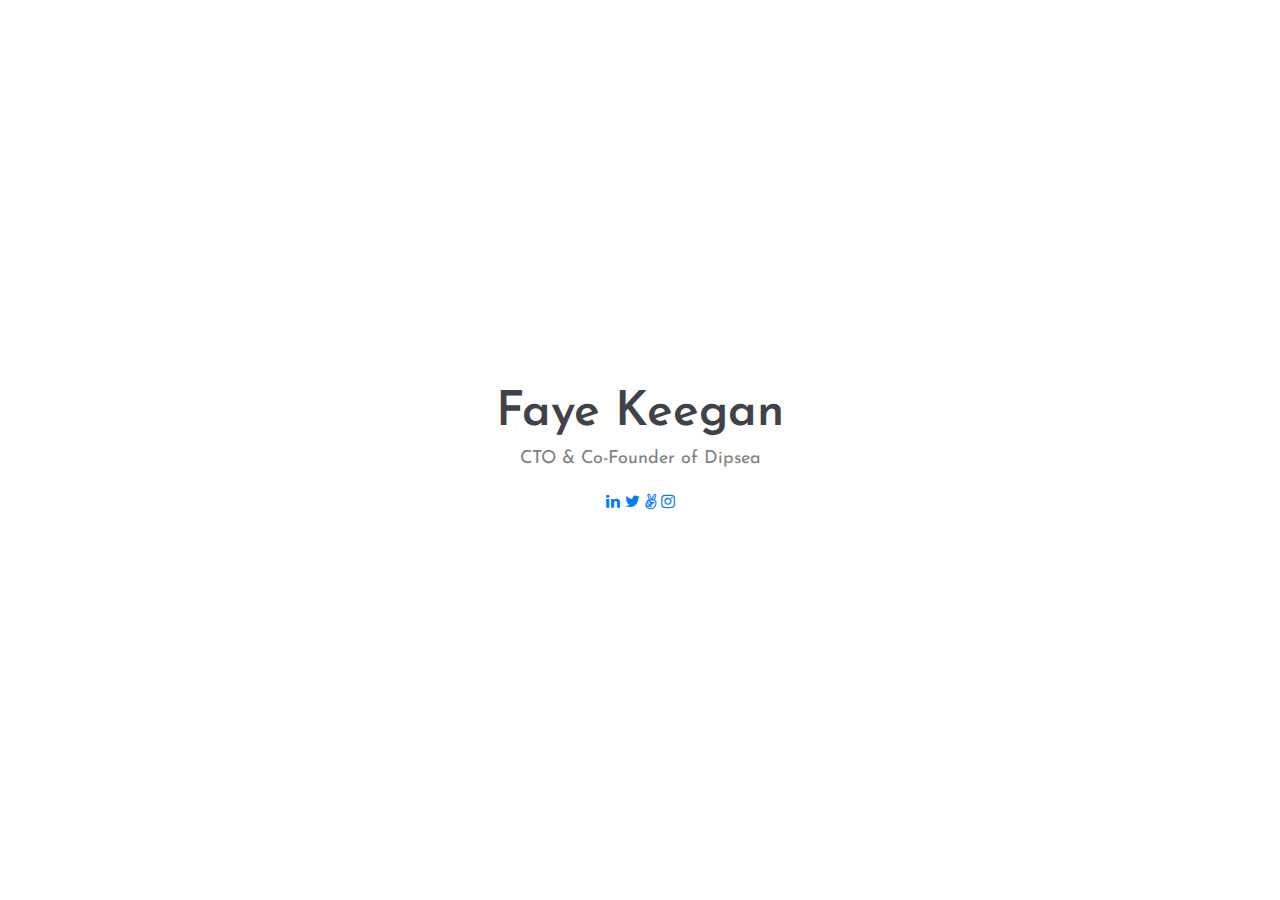
==== commit 3ca60042: "clean it up" ====
--- a/index.html
+++ b/index.html
@@ -1,7 +1,7 @@
 <!DOCTYPE html>
 <html lang="en">
 <head>
-	<title>Civic - CV Resume</title>
+	<title>Faye Keegan</title>
 	<meta charset="UTF-8">
 	<meta name="description" content="Faye Keegan">
 	<meta name="keywords" content="Faye Keegan, Dipsea, CTO, Co-Founder">
@@ -20,64 +20,23 @@
 
 </head>
 <body>
-	<!-- Page Preloder -->
-	<div id="preloder">
-		<div class="loader"></div>
+	<div class="h-100 row align-items-center">
+	  <div class="col" style="text-align:center">
+			<h2>Faye Keegan</h2>
+			<p>CTO & Co-Founder of Dipsea</p>
+			<div class="social-links">
+				<a href="https://www.linkedin.com/in/fayekeegan/"><i class="fa fa-linkedin"></i></a>
+				<a href="https://twitter.com/itisthefaye"><i class="fa fa-twitter"></i></a>
+				<a href="https://angel.co/faye-keegan"><i class="fa fa-angellist"></i></a>
+				<a href="https://www.instagram.com/itisthefaye/"><i class="fa fa-instagram"></i></a>
+			</div>
+	  </div>
 	</div>
 
 
-	<!-- Hero section start -->
-	<section class="hero-section spad">
-		<div class="container-fluid">
-			<div class="row">
-				<div class="col-xl-10 offset-xl-1">
-					<div class="row">
-						<div class="col-lg-6">
-							<div class="hero-text">
-								<h2>Faye Keegan</h2>
-								<p>CTO & Co-Founder of Dipsea</p>
-							</div>
-						<div class="col-lg-6">
-							<figure class="hero-image">
-								<img src="img/hero.jpg" alt="5">
-							</figure>
-						</div>
-					</div>
-				</div>
-			</div>
-		</div>
-	</section>
-	<!-- Hero section end -->
 
-	<!-- Social links section start -->
-	<div class="social-section">
-		<div class="container-fluid">
-			<div class="row">
-				<div class="col-xl-10 offset-xl-1">
-					<div class="social-link-warp">
-						<div class="social-links">
-							<a href="https://www.linkedin.com/in/fayekeegan/"><i class="fa fa-linkedin"></i></a>
-							<a href="https://twitter.com/itisthefaye"><i class="fa fa-twitter"></i></a>
-							<a href="https://angel.co/faye-keegan"><i class="fa fa-angellist"></i></a>
-							<a href="https://www.instagram.com/itisthefaye/"><i class="fa fa-instagram"></i></a>
-						</div>
-						<h2 class="hidden-md hidden-sm">My Social Profiles</h2>
-					</div>
-				</div>
-			</div>
-		</div>
-	</div>
-	<!-- Social links section end -->
-	</footer>
-	<!-- Footer section end -->
-
-
-	<!--====== Javascripts & Jquery ======-->
-	<script src="js/jquery-2.1.4.min.js"></script>
 	<script src="js/bootstrap.min.js"></script>
-	<script src="js/owl.carousel.min.js"></script>
-	<script src="js/magnific-popup.min.js"></script>
-	<script src="js/circle-progress.min.js"></script>
+	
 	<script src="js/main.js"></script>
 </body>
 </html>
--- a/css/style.css
+++ b/css/style.css
@@ -1,17 +1,7 @@
-/* =================================
-------------------------------------
-  Civic - CV Resume
-  Version: 1.0
- ------------------------------------ 
- ====================================*/
-
-/*----------------------------------------*/
-/* Template default CSS
-/*----------------------------------------*/
 html,
 body {
-	height: 100%;
-	font-family: 'Josefin Sans', sans-serif;
+  height: 100%;
+  font-family: 'Josefin Sans', sans-serif;
 }
 
 h1,
@@ -20,1418 +10,22 @@
 h4,
 h5,
 h6 {
-	color: #40424a;
-	margin: 0;
-	font-weight: 600;
-	font-family: 'Josefin Sans', sans-serif;
+  color: #40424a;
+  margin: 0;
+  font-weight: 600;
+  font-family: 'Josefin Sans', sans-serif;
 }
 
 h2 {
-	font-size: 48px;
+  font-size: 48px;
 }
 
 h3 {
-	font-size: 30px;
+  font-size: 30px;
 }
 
 p {
-	font-size: 18px;
-	color: #808181;
-	line-height: 1.8;
+  font-size: 18px;
+  color: #808181;
+  line-height: 1.8;
 }
-
-img {
-	max-width: 100%;
-}
-
-input:focus,
-select:focus,
-button:focus,
-textarea:focus {
-	outline: none;
-}
-
-a:hover,
-a:focus {
-	text-decoration: none;
-	outline: none;
-}
-
-ul,
-ol {
-	padding: 0;
-	margin: 0;
-}
-
-/*---------------------
-	Helper CSS
------------------------*/
-.spad {
-	padding-top: 125px;
-	padding-bottom: 110px;
-}
-
-.section-title h2 {
-	display: inline-block;
-	position: relative;
-	margin-bottom: 110px;
-	padding-bottom: 2px;
-	line-height: normal;
-}
-
-.section-title h2:after {
-	position: absolute;
-	content: '';
-	width: 100%;
-	height: 2px;
-	left: 0;
-	bottom: 0;
-	background: #40424a;
-}
-
-.set-bg {
-	background-repeat: no-repeat;
-	background-size: cover;
-}
-
-/*------------------------
-  Common Elements
---------------------------*/
-
-/* Preloder */
-#preloder {
-	position: fixed;
-	width: 100%;
-	height: 100%;
-	top: 0;
-	left: 0;
-	z-index: 999999;
-	background: #fff;
-}
-
-.loader {
-	width: 30px;
-	height: 30px;
-	border: 3px solid #000;
-	position: absolute;
-	top: 50%;
-	left: 50%;
-	margin-top: -13px;
-	margin-left: -13px;
-	border-radius: 60px;
-	border-left-color: transparent;
-	animation: loader 0.8s linear infinite;
-	-webkit-animation: loader 0.8s linear infinite;
-}
-
-@keyframes loader {
-	0% {
-		-webkit-transform: rotate(0deg);
-		        transform: rotate(0deg);
-	}
-	50% {
-		-webkit-transform: rotate(180deg);
-		        transform: rotate(180deg);
-	}
-	100% {
-		-webkit-transform: rotate(360deg);
-		        transform: rotate(360deg);
-	}
-}
-
-@-webkit-keyframes loader {
-	0% {
-		-webkit-transform: rotate(0deg);
-	}
-	50% {
-		-webkit-transform: rotate(180deg);
-	}
-	100% {
-		-webkit-transform: rotate(360deg);
-	}
-}
-
-/* Site Buttons */
-.site-btn {
-	display: inline-block;
-	text-transform: uppercase;
-	font-size: 12px;
-	min-width: 213px;
-	min-height: 20px;
-	text-align: center;
-	padding: 20px 10px 15px;
-	position: relative;
-	background-color: #fff;
-	margin-right: 10px;
-	border: 2px solid #40424a;
-	color: #40424a;
-	font-weight: 700;
-}
-
-.site-btn:hover {
-	color: #40424a;
-}
-
-.circle-progress {
-	text-align: center;
-	padding-top: 30px;
-	display: inline-block;
-}
-
-.circle-progress .prog-circle {
-	margin-bottom: -155px;
-}
-
-.circle-progress canvas {
-	-webkit-transform: rotate(90deg);
-	-ms-transform: rotate(90deg);
-	transform: rotate(90deg);
-}
-
-.circle-progress .progress-info {
-	background: #f2f7f8;
-	width: 127px;
-	height: 127px;
-	border-radius: 150px;
-	margin: 0 auto;
-	padding-top: 45px;
-}
-
-.circle-progress .progress-info h2 {
-	font-size: 36px;
-	color: #40424a !important;
-}
-
-.circle-progress .prog-title {
-	text-align: center;
-	margin-top: 55px;
-}
-
-.circle-progress .prog-title h3 {
-	font-size: 16px;
-	text-transform: uppercase;
-}
-
-.circle-progress .prog-title p {
-	font-size: 15px;
-	color: #808181 !important;
-}
-
-/* Image Popup */
-.img-popup-warp .mfp-content,
-.img-popup-warp.mfp-ready.mfp-removing .mfp-content {
-	opacity: 0;
-	-webkit-transform: scale(0.8);
-	-ms-transform: scale(0.8);
-	transform: scale(0.8);
-	-webkit-transition: all 0.4s;
-	-o-transition: all 0.4s;
-	transition: all 0.4s;
-}
-
-.img-popup-warp.mfp-ready .mfp-content {
-	opacity: 1;
-	-webkit-transform: scale(1);
-	-ms-transform: scale(1);
-	transform: scale(1);
-}
-
-/* Fact box */
-.fact-box {
-	height: 375px;
-	display: table;
-	width: 100%;
-	background: #40424a;
-}
-
-.fact-box.trans {
-	background-color: transparent;
-}
-
-.fact-box .fact-content {
-	display: table-cell;
-	vertical-align: middle;
-	text-align: center;
-}
-
-.fact-box .fact-content img {
-	width: 60px;
-	margin-bottom: 30px;
-}
-
-.fact-box .fact-content h2 {
-	font-size: 36px;
-	color: #fff;
-}
-
-.fact-box .fact-content p {
-	color: #fff;
-	margin-bottom: 0;
-}
-
-/* Porgess bar */
-.single-progress-item {
-	margin-bottom: 35px;
-	position: relative;
-}
-
-.single-progress-item p {
-	color: #40424a;
-	margin-bottom: 0;
-	font-weight: 600;
-}
-
-.progress-bar-style {
-	display: block;
-	height: 2px;
-	position: relative;
-	width: 100%;
-	margin-bottom: 10px;
-}
-
-.bar-inner {
-	position: absolute;
-	height: 100%;
-	left: 0;
-	top: 0;
-	background: #40424a;
-}
-
-.bar-inner span {
-	position: absolute;
-	right: 0;
-	bottom: -30px;
-	color: #40424a;
-	font-weight: 600;
-}
-
-/* Progress dots */
-.language-progress {
-	max-width: 280px;
-	list-style: none;
-}
-
-.language-progress li {
-	font-size: 24px;
-	position: relative;
-	padding-right: 150px;
-	margin-bottom: 30px;
-}
-
-.language-progress .lan-prog {
-	position: absolute;
-	right: 0;
-	top: 0;
-}
-
-.language-progress .lan-prog span {
-	width: 12px;
-	height: 12px;
-	display: inline-block;
-	margin-right: 18px;
-	border-radius: 12px;
-	background: #40424a;
-}
-
-.language-progress .lan-prog span.fade-ele {
-	background: #cacaca;
-}
-
-/* Icon Box */
-.icon-box {
-	text-align: center;
-	display: inline-block;
-	margin-right: 60px;
-}
-
-.icon-box:last-child {
-	margin-right: 0;
-}
-
-.icon-box i {
-	font-size: 60px;
-}
-
-.icon-box p {
-	color: #40424a;
-}
-
-.social-links a {
-	-webkit-transition: all 0.3s;
-	-o-transition: all 0.3s;
-	transition: all 0.3s;
-}
-
-/*---------------------
-	Header section
------------------------*/
-.header-section {
-	padding: 50px 40px;
-	background: #f2f7f8;
-}
-
-.site-logo h2 {
-	font-size: 36px;
-}
-
-.site-logo h2 a {
-	color: #40424a;
-}
-
-.site-logo p {
-	font-size: 14px;
-	line-height: normal;
-}
-
-.header-buttons a {
-	margin-top: 15px;
-}
-
-/*---------------------
-	Hero section
------------------------*/
-.hero-section {
-	background: #f2f7f8;
-}
-
-.hero-text {
-	margin-bottom: 80px;
-}
-
-.hero-text h2 {
-	font-size: 170px;
-	line-height: normal;
-	margin-bottom: 20px;
-}
-
-.hero-text p {
-	font-size: 33px;
-	line-height: 1.3;
-}
-
-.hero-image {
-	padding-top: 70px;
-}
-
-.hero-info h2 {
-	margin-bottom: 30px;
-}
-
-.hero-info ul {
-	list-style: none;
-}
-
-.hero-info ul li {
-	font-size: 24px;
-	color: #808181;
-	margin-bottom: 15px;
-}
-
-.hero-info ul li span {
-	color: #40424a;
-	display: inline-block;
-	min-width: 220px;
-}
-
-.hero-info ul li:last-child {
-	margin-bottom: 0;
-}
-
-/*---------------------
-	Social section
------------------------*/
-.social-section {
-	background: #f9f9f9;
-	padding: 80px 0;
-}
-
-.social-section .social-links {
-	display: inline-block;
-	background: #f9f9f9;
-	position: relative;
-	z-index: 5;
-}
-
-.social-section .social-links a {
-	color: #484848;
-	font-size: 36px;
-	margin-right: 40px;
-}
-
-.social-section .social-link-warp {
-	position: relative;
-}
-
-.social-section .social-link-warp h2 {
-	display: inline-block;
-	float: right;
-	font-weight: 400;
-	padding-left: 30px;
-	background: #f9f9f9;
-	position: relative;
-	z-index: 5;
-}
-
-.social-section .social-link-warp:after {
-	position: absolute;
-	content: '';
-	width: 50%;
-	height: 2px;
-	left: 23%;
-	top: 50%;
-	margin-top: 1px;
-	background: #cbcbcb;
-}
-
-/*---------------------
-	Resume section
-----------------------*/
-.resume-section.with-bg {
-	background-image: url(../img/resume-bg.jpg);
-	background-repeat: no-repeat;
-	background-size: cover;
-}
-
-.resume-list {
-	list-style: none;
-	margin-left: 60px;
-	padding-left: 110px;
-	border-left: 2px solid #40424a;
-}
-
-.resume-list li {
-	margin-bottom: 120px;
-	position: relative;
-}
-
-.resume-list li:last-child {
-	margin-bottom: 0;
-}
-
-.resume-list li:after {
-	position: absolute;
-	content: '';
-	width: 15px;
-	height: 15px;
-	border: 2px solid #40424a;
-	border-radius: 50px;
-	background: #cacaca;
-	top: 30px;
-	left: -118px;
-}
-
-.resume-list h2 {
-	font-size: 72px;
-	margin-bottom: 10px;
-}
-
-.resume-list h4 {
-	font-size: 16px;
-	text-transform: uppercase;
-	color: #808181;
-	margin-top: 10px;
-	margin-bottom: 45px;
-}
-
-.resume-list p {
-	margin-bottom: 0;
-}
-
-/*---------------------
-	Review section
------------------------*/
-.review-slider {
-	padding-left: 150px;
-}
-
-.review-slider .owl-dots {
-	position: absolute;
-	left: 50px;
-	top: 70px;
-}
-
-.review-slider .owl-dots .owl-dot {
-	width: 12px;
-	height: 12px;
-	border: 2px solid #40424a;
-	border-radius: 50px;
-	background: #cacaca;
-	margin-bottom: 15px;
-}
-
-.review-slider .owl-dots .owl-dot.active {
-	background: #40424a;
-}
-
-.single-review .qut {
-	font-size: 120px;
-	line-height: 0;
-	color: #505259;
-	margin-top: 60px;
-}
-
-.single-review p {
-	margin-bottom: 40px;
-}
-
-.single-review h3 {
-	font-size: 24px;
-	margin-bottom: 10px;
-}
-
-.single-review h4 {
-	font-size: 16px;
-}
-
-/*---------------------
-	Portfolio section
-----------------------*/
-.portfolio-warp {
-	padding: 0 60px;
-}
-
-.portfolio-item h2 {
-	font-size: 24px;
-	margin-bottom: 5px;
-}
-
-.portfolio-item p {
-	font-size: 14px;
-	margin-bottom: 0;
-}
-
-.portfolio-item .port-pic {
-	margin-bottom: 30px;
-	display: block;
-	height: 480px;
-	background: #333;
-	background-position: center center;
-	background-size: cover;
-	overflow: hidden;
-	position: relative;
-}
-
-.portfolio-item .port-pic:after {
-	position: absolute;
-	content: '';
-	left: 0;
-	bottom: 0;
-	width: 100%;
-	height: 0;
-	background: #000;
-	opacity: 0;
-	z-index: 2;
-	-webkit-transition: all 0.4s cubic-bezier(0.55, 0.09, 0.68, 0.53) 0s;
-	-o-transition: all 0.4s cubic-bezier(0.55, 0.09, 0.68, 0.53) 0s;
-	transition: all 0.4s cubic-bezier(0.55, 0.09, 0.68, 0.53) 0s;
-}
-
-.portfolio-item:hover .port-pic:after {
-	opacity: 0.8;
-	height: 100%;
-	top: 0;
-}
-
-/*---------------------
-	Contact section
------------------------*/
-.contact-form {
-	display: block;
-	width: 100%;
-}
-
-.contact-form input {
-	background-color: transparent;
-	padding-left: 25px;
-	height: 60px;
-	width: 100%;
-	border: none;
-	border-bottom: 2px solid #cacaca;
-	margin-bottom: 30px;
-	font-size: 13px;
-}
-
-.contact-form textarea {
-	padding-left: 25px;
-	height: 200px;
-	width: 100%;
-	border: none;
-	border-bottom: 2px solid #cacaca;
-	margin-bottom: 30px;
-	font-size: 13px;
-	background-color: transparent;
-}
-
-.contact-form ::-webkit-input-placeholder {
-	font-style: italic;
-}
-
-.contact-form :-ms-input-placeholder {
-	font-style: italic;
-}
-
-.contact-form ::-ms-input-placeholder {
-	font-style: italic;
-}
-
-.contact-form ::placeholder {
-	font-style: italic;
-}
-
-/*---------------------
-	Footer section
------------------------*/
-.footer-section {
-	background: #40424a;
-	padding: 20px 0;
-}
-
-.copyright {
-	padding-top: 5px;
-	font-size: 12px;
-	color: #838488;
-	line-height: normal;
-}
-
-/*---------------------
-	Home 2 Style
------------------------*/
-.home-two-style {
-	background-image: url(../img/home-2-bg.png);
-	background-repeat: no-repeat;
-	background-size: cover;
-	background-position: top center;
-	background-color: #009fff;
-}
-
-.home-two-style .header-section,
-.home-two-style .hero-section,
-.home-two-style .social-section,
-.home-two-style .review-slider .owl-dots .owl-dot,
-.home-two-style .site-btn,
-.home-two-style .fact-box,
-.home-two-style .social-links,
-.home-two-style .social-section .social-link-warp h2 {
-	background-color: transparent;
-}
-
-.home-two-style h1,
-.home-two-style h2,
-.home-two-style h3,
-.home-two-style h4,
-.home-two-style h5,
-.home-two-style h6,
-.home-two-style p,
-.home-two-style .site-logo h2 a,
-.home-two-style .site-logo p,
-.home-two-style .hero-info ul li,
-.home-two-style .hero-info ul li span,
-.home-two-style .single-review .qut,
-.home-two-style .site-btn,
-.home-two-style .social-section .social-links a,
-.home-two-style .contact-form input,
-.home-two-style .contact-form textarea,
-.home-two-style .circle-progress .prog-title p,
-.home-two-style .circle-progress .prog-title h3,
-.home-two-style .circle-progress .progress-info h2 {
-	color: #fff !important;
-}
-
-.home-two-style .section-title h2:after,
-.home-two-style .review-slider .owl-dots .owl-dot.active {
-	background: #fff;
-}
-
-.home-two-style .resume-list,
-.home-two-style .resume-list li:after,
-.home-two-style .review-slider .owl-dots .owl-dot,
-.home-two-style .site-btn,
-.home-two-style .contact-form input,
-.home-two-style .contact-form textarea {
-	border-color: #fff;
-}
-
-.home-two-style .hero-image {
-	padding-left: 0px;
-	padding-top: 200px;
-}
-
-.home-two-style .hero-image img {
-	-webkit-box-shadow: 6px 20px 50px rgba(0, 0, 0, 0.5294117647);
-	        box-shadow: 6px 20px 50px rgba(0, 0, 0, 0.5294117647);
-}
-
-.home-two-style .resume-list li:after {
-	background: #009fff;
-}
-
-.home-two-style .circle-progress .progress-info {
-	background: #50bcfd;
-}
-
-.home-two-style .fact-box {
-	border: 2px solid #fff;
-}
-
-.home-two-style .fact-box.trans {
-	border: none;
-}
-
-.home-two-style .footer-section {
-	background: #3a4db4;
-}
-
-.home-two-style .contact-form ::-webkit-input-placeholder {
-	color: #fff;
-}
-
-.home-two-style .contact-form :-ms-input-placeholder {
-	color: #fff;
-}
-
-.home-two-style .contact-form ::-ms-input-placeholder {
-	color: #fff;
-}
-
-.home-two-style .contact-form ::placeholder {
-	color: #fff;
-}
-
-/*---------------------
-	Home 3 Style
------------------------*/
-.home-three-style .main-left-area,
-.home-four-style .main-left-area {
-	background: #f2f7f8;
-	padding-top: 200px;
-	padding-right: 80px;
-	padding-left: 80px;
-}
-
-.home-three-style .main-left-area .section-title h2,
-.home-four-style .main-left-area .section-title h2 {
-	margin-bottom: 130px;
-}
-
-.home-three-style .main-right-area,
-.home-four-style .main-right-area {
-	padding-top: 200px;
-	padding-left: 110px;
-}
-
-.home-three-style .resume-list li,
-.home-four-style .resume-list li {
-	padding-left: 0;
-}
-
-.home-three-style .resume-list li:after,
-.home-four-style .resume-list li:after {
-	display: none;
-}
-
-.home-three-style .resume-list,
-.home-four-style .resume-list {
-	border-left: none;
-	padding-left: 0;
-	margin-left: 0;
-}
-
-.home-three-style .header-section,
-.home-four-style .header-section {
-	padding: 50px 80px;
-	background: transparent;
-	position: absolute;
-	width: 100%;
-	z-index: 1;
-}
-
-.home-three-style .hero-image,
-.home-four-style .hero-image {
-	margin-bottom: 100px;
-}
-
-.home-three-style .hero-text h2,
-.home-four-style .hero-text h2 {
-	font-size: 72px;
-	margin-bottom: 40px;
-}
-
-.home-three-style .review-slider,
-.home-four-style .review-slider {
-	padding-left: 0;
-}
-
-.home-three-style .review-slider .owl-dots,
-.home-four-style .review-slider .owl-dots {
-	position: relative;
-	left: 0;
-	top: 0;
-	padding-top: 50px;
-}
-
-.home-three-style .review-slider .owl-dots .owl-dot,
-.home-four-style .review-slider .owl-dots .owl-dot {
-	display: inline-block;
-	margin-right: 15px;
-	background: #cacaca;
-	border: none;
-}
-
-.home-three-style .review-slider .owl-dots .owl-dot.active,
-.home-four-style .review-slider .owl-dots .owl-dot.active {
-	background: #40424a;
-}
-
-.home-three-style .skills,
-.home-four-style .skills {
-	max-width: 555px;
-}
-
-.home-three-style .fact-box.trans,
-.home-four-style .fact-box.trans {
-	margin-bottom: 80px;
-}
-
-.home-three-style .social-links,
-.home-four-style .social-links {
-	text-align: center;
-	padding-bottom: 70px;
-	padding-top: 120px;
-}
-
-.home-three-style .social-links a,
-.home-four-style .social-links a {
-	font-size: 30px;
-	margin-right: 40px;
-	color: #b9b9b9;
-}
-
-.home-three-style .social-links a:hover,
-.home-four-style .social-links a:hover {
-	color: #484848;
-}
-
-/*---------------------
-	Home 4 Style
------------------------*/
-.home-four-style .site-logo h2 a,
-.home-four-style .site-logo p {
-	color: #fff;
-}
-
-.home-four-style .main-left-area {
-	position: relative;
-	/* Permalink - use to edit and share this gradient: http://colorzilla.com/gradient-editor/#481340+0,ff0f3c+100,ff0f3c+100 */
-	background: #481340;
-	/* Old browsers */
-	/* FF3.6-15 */
-	background: -webkit-linear-gradient(top, #481340 0%, #ff0f3c 100%, #ff0f3c 100%);
-	/* Chrome10-25,Safari5.1-6 */
-	background: -webkit-gradient(linear, left top, left bottom, from(#481340), color-stop(100%, #ff0f3c), to(#ff0f3c));
-	background: -o-linear-gradient(top, #481340 0%, #ff0f3c 100%, #ff0f3c 100%);
-	background: linear-gradient(to bottom, #481340 0%, #ff0f3c 100%, #ff0f3c 100%);
-	/* W3C, IE10+, FF16+, Chrome26+, Opera12+, Safari7+ */
-	filter: progid:DXImageTransform.Microsoft.gradient( startColorstr='#481340', endColorstr='#ff0f3c', GradientType=0);
-	/* IE6-9 */
-}
-
-.home-four-style .main-left-area:after {
-	position: absolute;
-	content: "";
-	width: 100%;
-	height: 800px;
-	top: 0;
-	left: 0;
-	background-image: url("../img/home-4-bg.png");
-	background-repeat: no-repeat;
-	background-size: cover;
-}
-
-.home-four-style .main-left-area h1,
-.home-four-style .main-left-area h2,
-.home-four-style .main-left-area h3,
-.home-four-style .main-left-area h4,
-.home-four-style .main-left-area h5,
-.home-four-style .main-left-area h6,
-.home-four-style .main-left-area p,
-.home-four-style .main-left-area .hero-info ul li,
-.home-four-style .main-left-area .hero-info ul li span,
-.home-four-style .main-left-area .site-btn,
-.home-four-style .main-left-area .social-section,
-.home-four-style .main-left-area .social-links a,
-.home-four-style .main-left-area .contact-form input,
-.home-four-style .main-left-area .contact-form textarea,
-.home-four-style .main-left-area .circle-progress .prog-title p,
-.home-four-style .main-left-area .circle-progress .prog-title h3,
-.home-four-style .main-left-area .circle-progress .progress-info h2,
-.home-four-style .main-left-area .language-progress li {
-	color: #fff !important;
-}
-
-.home-four-style .main-left-area .circle-progress .progress-info {
-	background: rgba(255, 255, 255, 0.29);
-}
-
-.home-four-style .main-left-area .section-title h2:after,
-.home-four-style .main-left-area .language-progress .lan-prog span {
-	background: #fff;
-}
-
-.home-four-style .main-left-area .language-progress .lan-prog span.fade-ele {
-	background: rgba(255, 255, 255, 0.29);
-}
-
-.home-four-style .main-left-area .fact-box {
-	background-color: transparent;
-	border: 2px solid #fff;
-}
-
-.home-four-style .main-left-area .fact-box.trans {
-	border: none;
-}
-
-.home-four-style .main-left-area .intro-section {
-	position: relative;
-	z-index: 2;
-}
-
-.home-four-style .main-right-area .section-title h2:after,
-.home-four-style .main-right-area .review-slider .owl-dots .owl-dot.active {
-	background: #ff0f3c;
-}
-
-.home-four-style .main-right-area .resume-list h2,
-.home-four-style .main-right-area .single-review .qut {
-	color: #ff0f3c;
-}
-
-/*---------------------
-	Home 5 Style
------------------------*/
-.home-five-style .header-section {
-	padding: 50px 80px;
-	background: transparent;
-	position: absolute;
-	width: 100%;
-	z-index: 1;
-}
-
-.home-five-style .hero-section {
-	padding-top: 70px;
-}
-
-.home-five-style .hero-section img {
-	margin-bottom: 60px;
-}
-
-.home-five-style .hero-text h2 {
-	font-size: 72px;
-	margin-bottom: 40px;
-}
-
-.home-five-style .social-links {
-	padding-top: 0px;
-	text-align: center;
-	padding-bottom: 70px;
-}
-
-.home-five-style .social-links a {
-	font-size: 30px;
-	margin-right: 40px;
-	color: #b9b9b9;
-}
-
-.home-five-style .social-links a:hover {
-	color: #484848;
-}
-
-.home-five-style .resume-list li {
-	padding-left: 0;
-}
-
-.home-five-style .resume-list li:after {
-	display: none;
-}
-
-.home-five-style .resume-list {
-	border-left: none;
-	padding-left: 0;
-	margin-left: 0;
-}
-
-.home-five-style .review-slider {
-	padding-left: 0;
-}
-
-.home-five-style .review-slider .owl-dots {
-	position: relative;
-	left: 0;
-	top: 0;
-	padding-top: 50px;
-}
-
-.home-five-style .review-slider .owl-dots .owl-dot {
-	display: inline-block;
-	margin-right: 15px;
-	background: #cacaca;
-	border: none;
-}
-
-.home-five-style .review-slider .owl-dots .owl-dot.active {
-	background: #40424a;
-}
-
-.home-five-style .circle-progress {
-	padding-top: 0;
-}
-
-/*---------------------
-	Home 6 Style
------------------------*/
-.home-six-style .site-logo h2 a,
-.home-six-style .site-logo p,
-.home-six-style .hero-text h2,
-.home-six-style .hero-text p,
-.home-six-style .social-links a {
-	color: #fff;
-}
-
-.home-six-style .resume-list h2,
-.home-six-style .icon-box i,
-.home-six-style .single-review .qut {
-	color: #009fff;
-}
-
-.home-six-style .section-title h2:after,
-.home-six-style .fact-box,
-.home-six-style .review-slider .owl-dots .owl-dot.active,
-.home-six-style .language-progress .lan-prog span {
-	background: #009fff;
-}
-
-.home-six-style .language-progress .lan-prog span.fade-ele {
-	background: #cacaca;
-}
-
-.home-six-style .header-section {
-	padding: 50px 80px;
-	background: transparent;
-	position: absolute;
-	width: 100%;
-	z-index: 1;
-}
-
-.home-six-style .hero-section {
-	background: #009fff;
-	padding-top: 70px;
-}
-
-.home-six-style .hero-section img {
-	margin-bottom: 60px;
-}
-
-.home-six-style .hero-text h2 {
-	font-size: 72px;
-	margin-bottom: 40px;
-}
-
-.home-six-style .social-links {
-	padding-top: 0px;
-	text-align: center;
-	padding-bottom: 70px;
-}
-
-.home-six-style .social-links a {
-	font-size: 30px;
-	margin-right: 40px;
-	color: #b9b9b9;
-}
-
-.home-six-style .social-links a:hover {
-	color: #484848;
-}
-
-.home-six-style .resume-list li {
-	padding-left: 0;
-}
-
-.home-six-style .resume-list li:after {
-	display: none;
-}
-
-.home-six-style .resume-list {
-	border-left: none;
-	padding-left: 0;
-	margin-left: 0;
-}
-
-.home-six-style .review-slider {
-	padding-left: 0;
-}
-
-.home-six-style .review-slider .owl-dots {
-	position: relative;
-	left: 0;
-	top: 0;
-	padding-top: 50px;
-}
-
-.home-six-style .review-slider .owl-dots .owl-dot {
-	display: inline-block;
-	margin-right: 15px;
-	background: #cacaca;
-	border: none;
-}
-
-.home-six-style .circle-progress {
-	padding-top: 0;
-}
-
-.info-section {
-	background: #40424a;
-	padding: 60px 0;
-}
-
-.info-section .hero-info ul li {
-	color: #fff;
-}
-
-.info-section .hero-info ul li span {
-	color: #fff;
-}
-
-
-/* ===========================
-  Responsive
-==============================*/
-@media only screen and (max-width: 1730px) {
-	.home-two-style .social-section .social-link-warp:after {
-		display: none;
-	}
-}
-
-@media only screen and (max-width: 1600px) {
-	.hero-text h2 {
-		font-size: 120px;
-	}
-}
-
-@media only screen and (max-width: 1450px) {
-	.home-five-style .header-section {
-		position: relative;
-		background: #f2f7f8;
-	}
-	.home-six-style .header-section {
-		position: relative;
-		background: #009fff;
-	}
-}
-
-@media only screen and (max-width: 1366px) and (min-width: 1200px) {
-	.home-five-style .header-section {
-		position: relative;
-		background: #f2f7f8;
-	}
-	.container-warp {
-		min-width: 80%;
-		margin-left: 10%;
-	}
-	.hero-info ul li span {
-		min-width: 180px;
-	}
-	.portfolio-item .port-pic {
-		height: 310px;
-	}
-	.home-three-style .header-section {
-		padding: 50px 30px;
-	}
-	.home-three-style .main-left-area {
-		padding-right: 30px;
-		padding-left: 30px;
-	}
-	.home-three-style .main-right-area {
-		padding-left: 100px;
-	}
-}
-
-/* Medium screen : 992px. */
-@media only screen and (min-width: 992px) and (max-width: 1199px) {
-	.portfolio-warp {
-		padding: 0;
-	}
-	.home-three-style .header-section {
-		padding: 50px 15px;
-	}
-	.home-three-style .main-left-area {
-		padding-right: 15px;
-		padding-left: 15px;
-	}
-	.home-three-style .main-right-area {
-		padding-left: 50px;
-	}
-	.home-three-style .main-right-area {
-		padding-left: 100px;
-	}
-	.portfolio-item .port-pic {
-		height: 310px;
-	}
-	.portfolio-item {
-		margin-bottom: 30px;
-	}
-}
-
-/* Tablet :768px. */
-@media only screen and (min-width: 768px) and (max-width: 991px) {
-	.portfolio-warp {
-		padding: 0;
-	}
-	.hidden-md {
-		display: none !important;
-	}
-	.icon-box {
-		margin-right: 30px;
-	}
-	.social-section .social-links {
-		display: block;
-		text-align: center;
-	}
-	.social-link-warp:after {
-		display: none;
-	}
-	.portfolio-item {
-		margin-bottom: 30px;
-	}
-	.home-three-style .header-section {
-		position: relative;
-		background: #f2f7f8;
-	}
-	.home-three-style .main-left-area {
-		padding-top: 0;
-	}
-	.home-three-style .main-left-area,
-	.home-three-style .header-section,
-	.home-three-style .main-right-area,
-	.home-four-style .main-left-area,
-	.home-four-style .header-section,
-	.home-four-style .main-right-area {
-		padding-right: 30px;
-		padding-left: 30px;
-	}
-	.home-five-style .header-section,
-	.home-six-style .header-section {
-		padding: 50px 0;
-	}
-	.info-section .hero-info ul li span {
-		color: #9c9b9b;
-	}
-	.hero-info ul li {
-		margin-bottom: 30px;
-	}
-	.hero-info ul li span {
-		display: block;
-	}
-}
-
-/* Large Mobile :480px. */
-@media only screen and (max-width: 767px) {
-	.icon-box {
-		margin-right: 30px;
-		text-align: left;
-	}
-	.hero-text h2 {
-		font-size: 80px;
-	}
-	.portfolio-warp {
-		padding: 0;
-	}
-	.hidden-md {
-		display: none !important;
-	}
-	.resume-list {
-		margin-left: 0;
-		padding-left: 0;
-		border-left: none;
-	}
-	.review-slider {
-		padding-left: 0;
-	}
-	.review-slider .owl-dots {
-		position: relative;
-		left: 0;
-		top: 70px;
-	}
-	.review-slider .owl-dots .owl-dot {
-		display: inline-block;
-		margin-right: 15px;
-	}
-	.portfolio-item {
-		margin-bottom: 30px;
-	}
-	.fact-box {
-		margin-bottom: 30px;
-	}
-	.header-section {
-		padding: 50px 0;
-	}
-	.social-section .social-links {
-		display: block;
-		text-align: center;
-	}
-	.home-three-style .header-section {
-		position: relative;
-		background: #f2f7f8;
-	}
-	.home-three-style .main-left-area {
-		padding-top: 0;
-	}
-	.home-three-style .main-left-area,
-	.home-three-style .header-section,
-	.home-three-style .main-right-area,
-	.home-four-style .main-left-area,
-	.home-four-style .header-section,
-	.home-four-style .main-right-area {
-		padding-right: 30px;
-		padding-left: 30px;
-	}
-	.home-five-style .header-section,
-	.home-six-style .header-section {
-		padding: 50px 0;
-	}
-	.info-section .hero-info ul li span {
-		color: #9c9b9b;
-	}
-}
-
-/* small Mobile :320px. */
-@media only screen and (max-width: 479px) {
-	.hero-text h2 {
-		font-size: 50px;
-	}
-	.hero-info ul li {
-		font-size: 18px;
-	}
-	.hero-info ul li span {
-		display: block;
-	}
-	.social-section .social-links a {
-		margin-right: 30px;
-	}
-	.resume-list h2 {
-		font-size: 50px;
-	}
-	.portfolio-item {
-		margin-bottom: 30px;
-	}
-	.home-three-style .main-left-area,
-	.home-three-style .header-section,
-	.home-three-style .main-right-area,
-	.home-four-style .main-left-area,
-	.home-four-style .header-section,
-	.home-four-style .main-right-area {
-		padding-right: 15px;
-		padding-left: 15px;
-	}
-	.home-four-style .main-left-area {
-		padding-top: 250px;
-	}
-}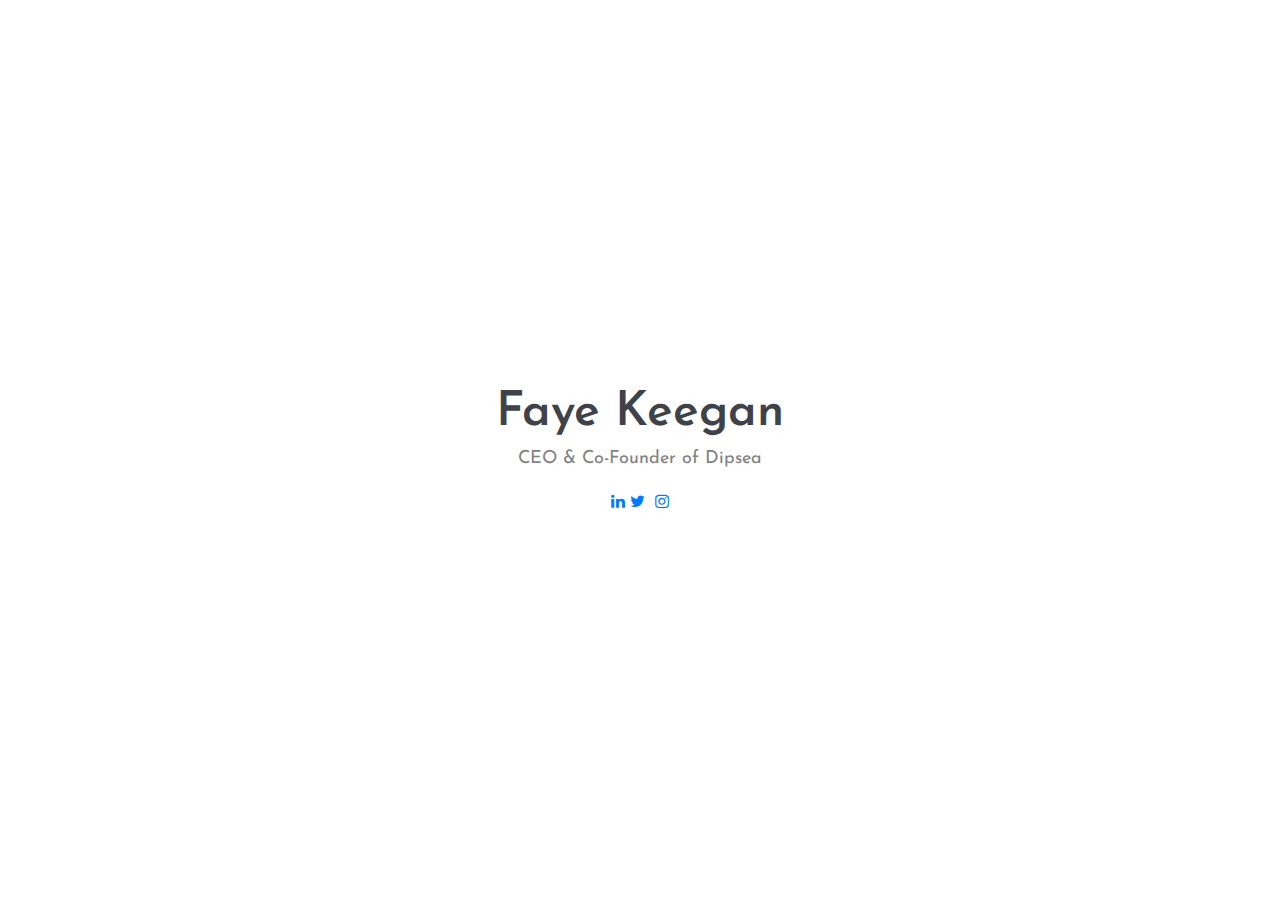
==== commit 5dbbbcc6: "add tiktok, remove al, update title" ====
--- a/index.html
+++ b/index.html
@@ -4,7 +4,7 @@
 	<title>Faye Keegan</title>
 	<meta charset="UTF-8">
 	<meta name="description" content="Faye Keegan">
-	<meta name="keywords" content="Faye Keegan, Dipsea, CTO, Co-Founder">
+	<meta name="keywords" content="Faye Keegan, Dipsea, CEO, Co-Founder">
 	<meta name="viewport" content="width=device-width, initial-scale=1.0">
 
 
@@ -23,11 +23,11 @@
 	<div class="h-100 row align-items-center">
 	  <div class="col" style="text-align:center">
 			<h2>Faye Keegan</h2>
-			<p>CTO & Co-Founder of Dipsea</p>
+			<p>CEO & Co-Founder of Dipsea</p>
 			<div class="social-links">
 				<a href="https://www.linkedin.com/in/fayekeegan/"><i class="fa fa-linkedin"></i></a>
 				<a href="https://twitter.com/itisthefaye"><i class="fa fa-twitter"></i></a>
-				<a href="https://angel.co/faye-keegan"><i class="fa fa-angellist"></i></a>
+				<a href="https://www.tiktok.com/@itisthefaye"><i class="fa fa-tiktok"></i></a>
 				<a href="https://www.instagram.com/itisthefaye/"><i class="fa fa-instagram"></i></a>
 			</div>
 	  </div>
